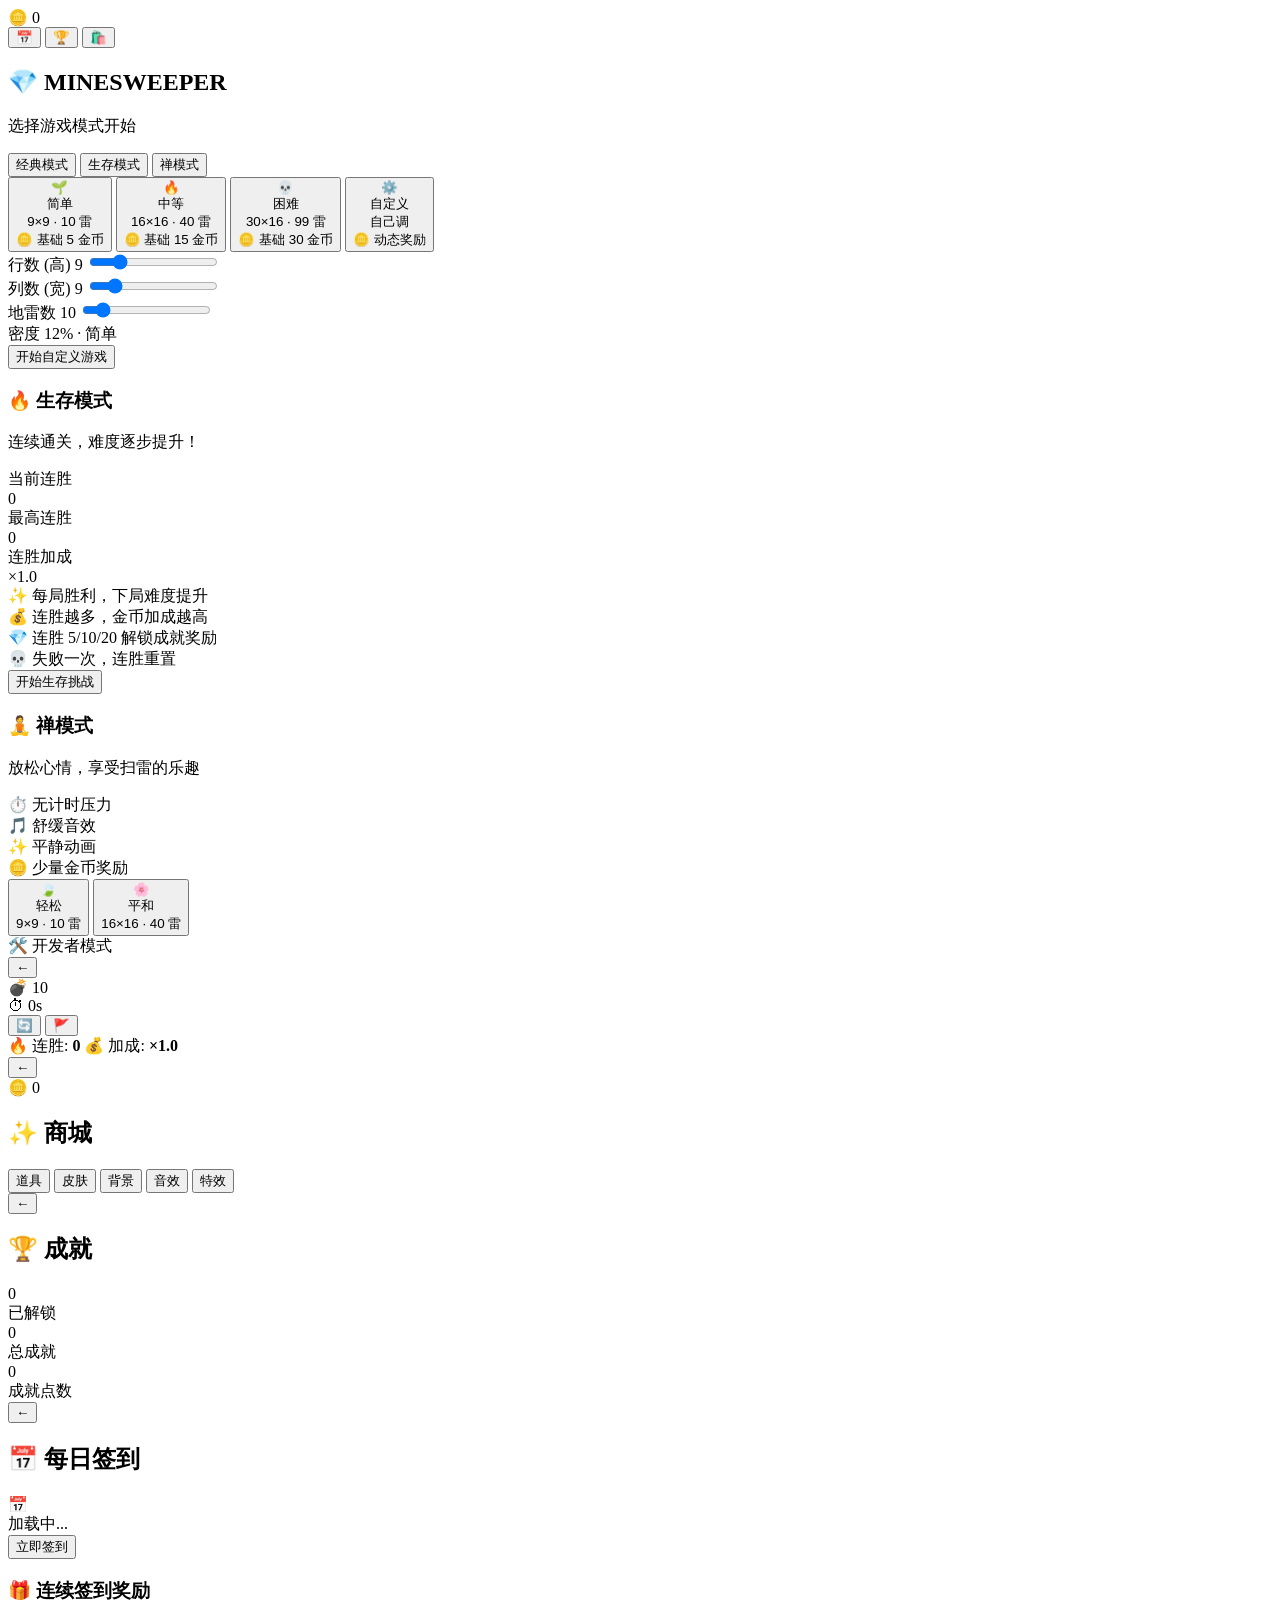
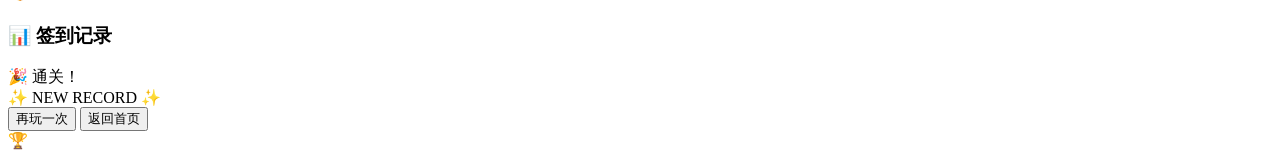
==== Index.html @ 86f358da "✨ Major Enhancement: Modern Minesweeper Pro 🎮 New Game Modes: - Survival mode with progressive diffi" ====
<!DOCTYPE html>
<html>
<head>
  <base target="_top">
  <meta charset="utf-8">
  <?!= include('CSS'); ?>
</head>
<body>
<div id="particles-bg"></div>
<div id="app">

  <!-- ===================== 首页 / 难度选择 ===================== -->
  <section id="screen-home" class="screen active">
    <div class="top-bar">
      <div class="coin-pill glow-effect">
        <span class="coin-icon">🪙</span>
        <span id="coin-count-home">0</span>
      </div>
      <div class="top-right-btns">
        <button class="icon-btn" id="btn-daily-checkin" title="每日签到">📅</button>
        <button class="icon-btn" id="btn-achievements" title="成就">🏆</button>
        <button class="icon-btn" id="btn-shop-open" title="商城">🛍️</button>
      </div>
    </div>

    <h1 class="logo gradient-text pulse-animation">💎 MINESWEEPER</h1>
    <p class="subtitle">选择游戏模式开始</p>

    <!-- 游戏模式切换 -->
    <div class="mode-tabs">
      <button class="mode-tab active" data-mode="classic">经典模式</button>
      <button class="mode-tab" data-mode="survival">生存模式</button>
      <button class="mode-tab" data-mode="zen">禅模式</button>
    </div>

    <!-- 经典模式 -->
    <div id="classic-mode-panel" class="mode-panel">
      <div class="diff-grid">
        <button class="diff-card glass-card" data-diff="easy">
          <div class="diff-emoji">🌱</div>
          <div class="diff-name">简单</div>
          <div class="diff-meta">9×9 · 10 雷</div>
          <div class="diff-reward">🪙 基础 5 金币</div>
        </button>
        <button class="diff-card glass-card" data-diff="medium">
          <div class="diff-emoji">🔥</div>
          <div class="diff-name">中等</div>
          <div class="diff-meta">16×16 · 40 雷</div>
          <div class="diff-reward">🪙 基础 15 金币</div>
        </button>
        <button class="diff-card glass-card" data-diff="hard">
          <div class="diff-emoji">💀</div>
          <div class="diff-name">困难</div>
          <div class="diff-meta">30×16 · 99 雷</div>
          <div class="diff-reward">🪙 基础 30 金币</div>
        </button>
        <button class="diff-card glass-card" data-diff="custom">
          <div class="diff-emoji">⚙️</div>
          <div class="diff-name">自定义</div>
          <div class="diff-meta">自己调</div>
          <div class="diff-reward">🪙 动态奖励</div>
        </button>
      </div>

      <div id="custom-panel" class="custom-panel glass-card hidden">
        <div class="slider-row">
          <label>行数 (高) <span id="val-rows">9</span></label>
          <input type="range" id="slider-rows" min="5" max="24" value="9">
        </div>
        <div class="slider-row">
          <label>列数 (宽) <span id="val-cols">9</span></label>
          <input type="range" id="slider-cols" min="5" max="30" value="9">
        </div>
        <div class="slider-row">
          <label>地雷数 <span id="val-mines">10</span></label>
          <input type="range" id="slider-mines" min="1" max="80" value="10">
        </div>
        <div class="density-tag" id="density-tag">密度 12% · 简单</div>
        <button class="primary-btn gradient-btn" id="btn-custom-start">开始自定义游戏</button>
      </div>
    </div>

    <!-- 生存模式 -->
    <div id="survival-mode-panel" class="mode-panel hidden">
      <div class="survival-info glass-card">
        <h3>🔥 生存模式</h3>
        <p>连续通关，难度逐步提升！</p>
        <div class="survival-stats">
          <div class="stat-item">
            <div class="stat-label">当前连胜</div>
            <div class="stat-value" id="current-streak">0</div>
          </div>
          <div class="stat-item">
            <div class="stat-label">最高连胜</div>
            <div class="stat-value" id="best-streak">0</div>
          </div>
          <div class="stat-item">
            <div class="stat-label">连胜加成</div>
            <div class="stat-value" id="streak-bonus">×1.0</div>
          </div>
        </div>
        <div class="survival-rules">
          <div class="rule-item">✨ 每局胜利，下局难度提升</div>
          <div class="rule-item">💰 连胜越多，金币加成越高</div>
          <div class="rule-item">💎 连胜 5/10/20 解锁成就奖励</div>
          <div class="rule-item">💀 失败一次，连胜重置</div>
        </div>
        <button class="primary-btn gradient-btn" id="btn-survival-start">开始生存挑战</button>
      </div>
    </div>

    <!-- 禅模式 -->
    <div id="zen-mode-panel" class="mode-panel hidden">
      <div class="zen-info glass-card">
        <h3>🧘 禅模式</h3>
        <p>放松心情，享受扫雷的乐趣</p>
        <div class="zen-features">
          <div class="feature-item">⏱️ 无计时压力</div>
          <div class="feature-item">🎵 舒缓音效</div>
          <div class="feature-item">✨ 平静动画</div>
          <div class="feature-item">🪙 少量金币奖励</div>
        </div>
        <div class="diff-grid">
          <button class="diff-card glass-card" data-diff="easy" data-zen="true">
            <div class="diff-emoji">🍃</div>
            <div class="diff-name">轻松</div>
            <div class="diff-meta">9×9 · 10 雷</div>
          </button>
          <button class="diff-card glass-card" data-diff="medium" data-zen="true">
            <div class="diff-emoji">🌸</div>
            <div class="diff-name">平和</div>
            <div class="diff-meta">16×16 · 40 雷</div>
          </button>
        </div>
      </div>
    </div>

    <div class="records-box glass-card" id="records-box"></div>

    <div class="dev-toggle" id="btn-dev-mode">🛠️ 开发者模式</div>
  </section>

  <!-- ===================== 游戏画面 ===================== -->
  <section id="screen-game" class="screen">
    <div class="game-header">
      <button class="icon-btn glass-btn" id="btn-back">←</button>
      <div class="counter glass-card">💣 <span id="mine-count">10</span></div>
      <div class="counter timer glass-card" id="timer-display">⏱ <span id="timer">0</span>s</div>
      <button class="icon-btn glass-btn" id="btn-restart">🔄</button>
      <button class="icon-btn glass-btn" id="btn-flag-mode" title="标雷模式">🚩</button>
    </div>

    <div id="survival-progress" class="survival-progress hidden glass-card">
      <div class="progress-info">
        <span>🔥 连胜: <b id="game-streak">0</b></span>
        <span>💰 加成: <b id="game-bonus">×1.0</b></span>
      </div>
    </div>

    <div class="items-bar" id="items-bar"></div>

    <div id="board-wrap" class="glass-card">
      <div id="board"></div>
    </div>
  </section>

  <!-- ===================== 商城 ===================== -->
  <section id="screen-shop" class="screen">
    <div class="game-header">
      <button class="icon-btn glass-btn" id="btn-shop-back">←</button>
      <div class="coin-pill glow-effect">
        <span class="coin-icon">🪙</span>
        <span id="coin-count-shop">0</span>
      </div>
      <div style="width:44px"></div>
    </div>

    <h2 class="shop-title gradient-text">✨ 商城</h2>

    <div class="shop-tabs">
      <button class="shop-tab active" data-tab="items">道具</button>
      <button class="shop-tab" data-tab="skins">皮肤</button>
      <button class="shop-tab" data-tab="backgrounds">背景</button>
      <button class="shop-tab" data-tab="sounds">音效</button>
      <button class="shop-tab" data-tab="effects">特效</button>
    </div>

    <div id="shop-items" class="shop-grid"></div>
    <div id="shop-skins" class="shop-grid hidden"></div>
    <div id="shop-backgrounds" class="shop-grid hidden"></div>
    <div id="shop-sounds" class="shop-grid hidden"></div>
    <div id="shop-effects" class="shop-grid hidden"></div>
  </section>

  <!-- ===================== 成就系统 ===================== -->
  <section id="screen-achievements" class="screen">
    <div class="game-header">
      <button class="icon-btn glass-btn" id="btn-achievements-back">←</button>
      <h2 class="section-title gradient-text">🏆 成就</h2>
      <div style="width:44px"></div>
    </div>

    <div class="achievements-stats glass-card">
      <div class="stat-item">
        <div class="stat-value" id="achievements-unlocked">0</div>
        <div class="stat-label">已解锁</div>
      </div>
      <div class="stat-item">
        <div class="stat-value" id="achievements-total">0</div>
        <div class="stat-label">总成就</div>
      </div>
      <div class="stat-item">
        <div class="stat-value" id="achievements-points">0</div>
        <div class="stat-label">成就点数</div>
      </div>
    </div>

    <div id="achievements-list" class="achievements-list"></div>
  </section>

  <!-- ===================== 每日签到 ===================== -->
  <section id="screen-daily" class="screen">
    <div class="game-header">
      <button class="icon-btn glass-btn" id="btn-daily-back">←</button>
      <h2 class="section-title gradient-text">📅 每日签到</h2>
      <div style="width:44px"></div>
    </div>

    <div class="daily-status glass-card" id="daily-status">
      <div class="daily-icon">📅</div>
      <div id="daily-message">加载中...</div>
      <button class="primary-btn gradient-btn" id="btn-do-checkin">立即签到</button>
    </div>

    <div class="daily-rewards glass-card">
      <h3>🎁 连续签到奖励</h3>
      <div class="rewards-grid" id="daily-rewards-grid"></div>
    </div>

    <div class="daily-history glass-card">
      <h3>📊 签到记录</h3>
      <div id="daily-history-list"></div>
    </div>
  </section>

  <!-- ===================== 结算弹窗 ===================== -->
  <div id="modal-result" class="modal hidden">
    <div class="modal-card glass-modal">
      <div id="result-title" class="result-title">🎉 通关！</div>
      <div id="record-badge" class="record-badge gradient-badge hidden">✨ NEW RECORD ✨</div>
      <div id="achievement-unlocked" class="achievement-notification hidden"></div>
      <div class="result-stats" id="result-stats"></div>
      <div class="coin-earn glow-text" id="coin-earn"></div>
      <div class="modal-btns">
        <button class="primary-btn gradient-btn" id="btn-play-again">再玩一次</button>
        <button class="secondary-btn glass-btn" id="btn-to-home">返回首页</button>
      </div>
    </div>
  </div>

  <!-- 成就解锁通知 -->
  <div id="achievement-toast" class="achievement-toast hidden">
    <div class="achievement-toast-content">
      <div class="achievement-toast-icon">🏆</div>
      <div class="achievement-toast-text">
        <div class="achievement-toast-title"></div>
        <div class="achievement-toast-desc"></div>
      </div>
    </div>
  </div>

  <div id="toast" class="toast hidden"></div>
</div>

<?!= include('JS'); ?>
</body>
</html>
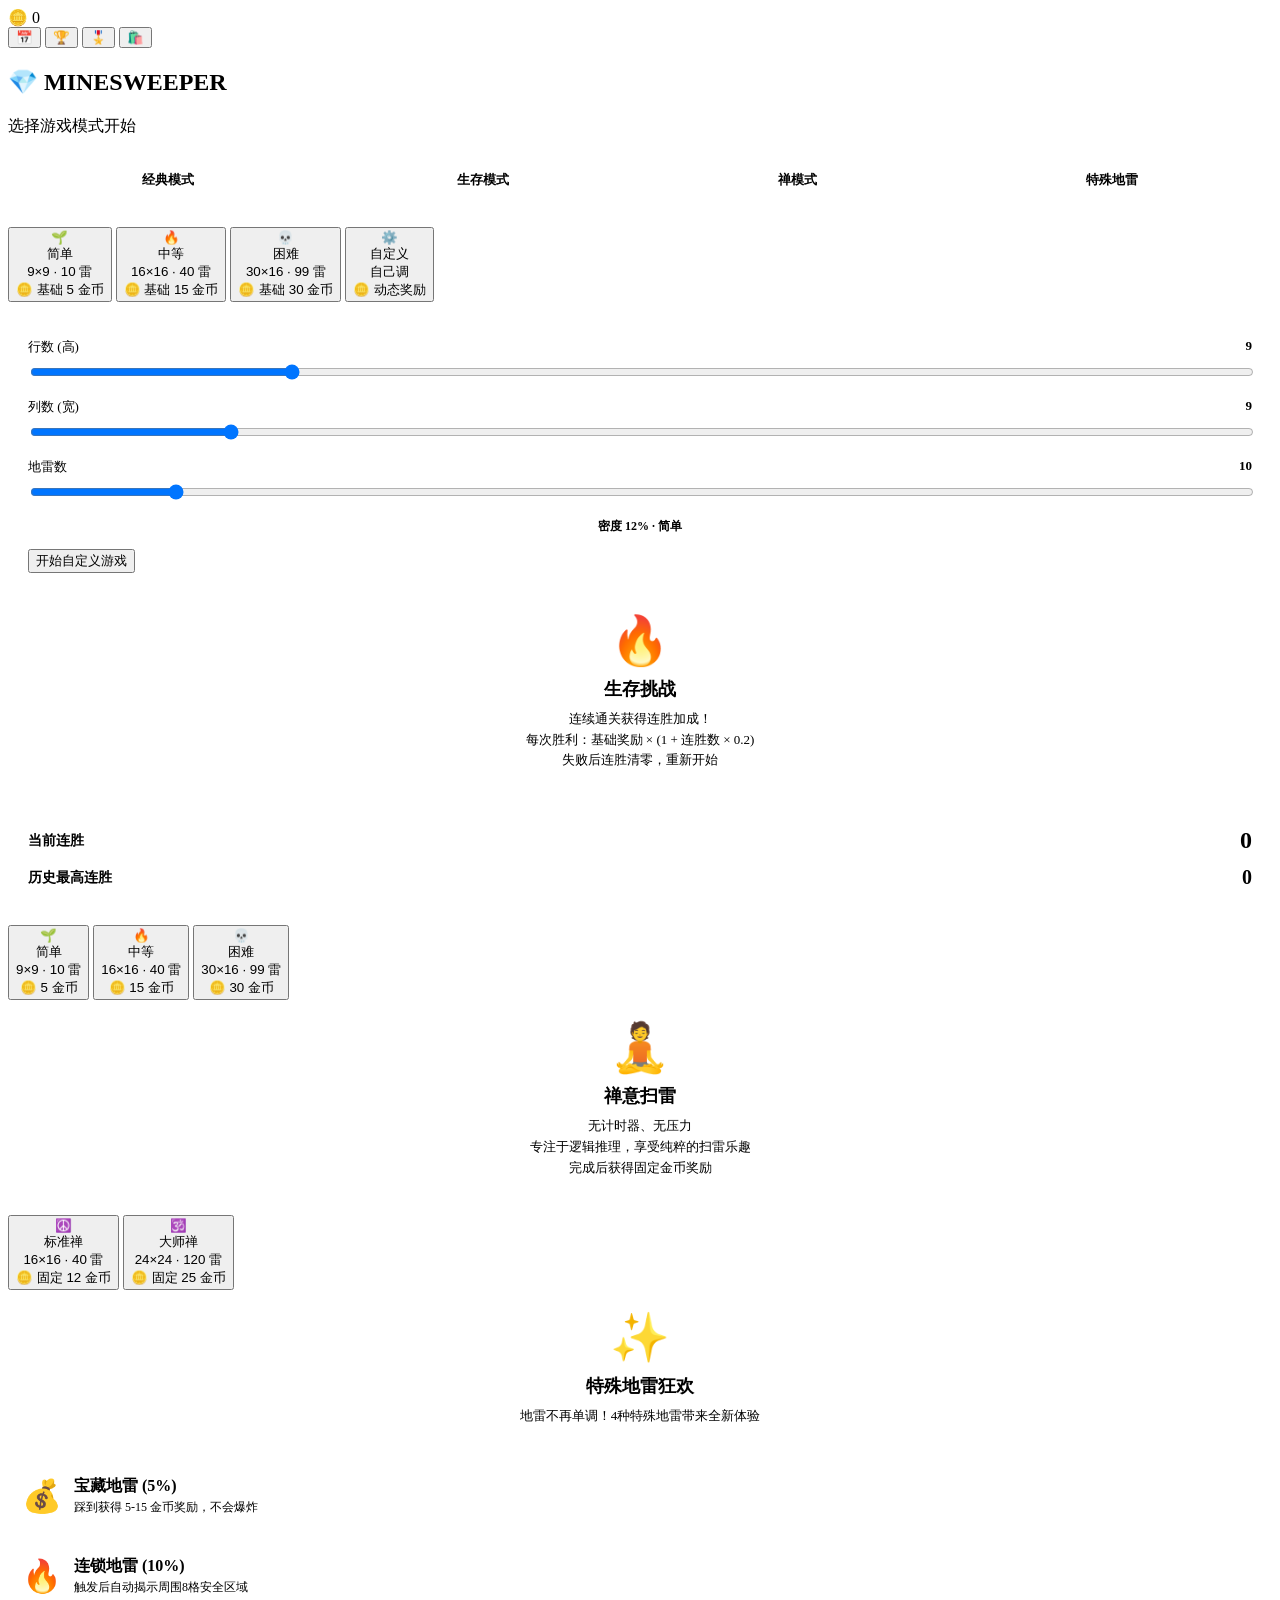
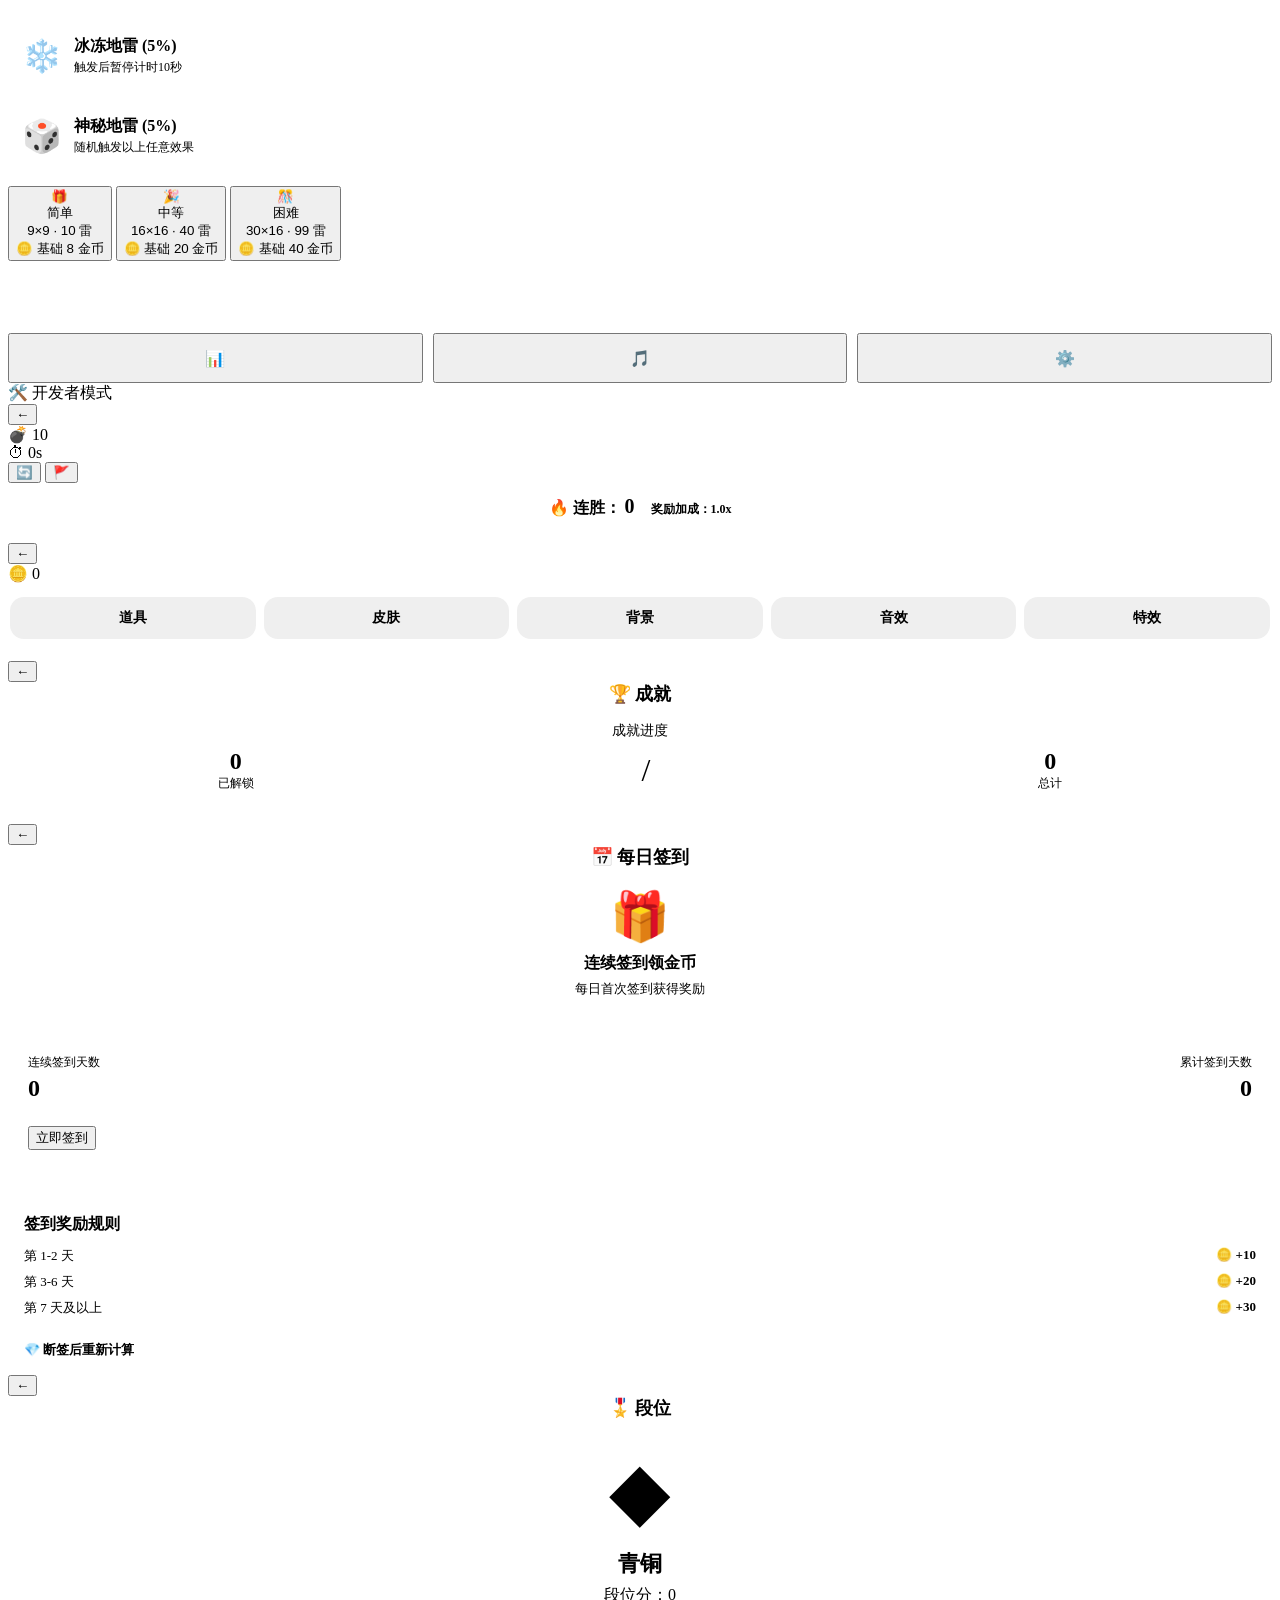
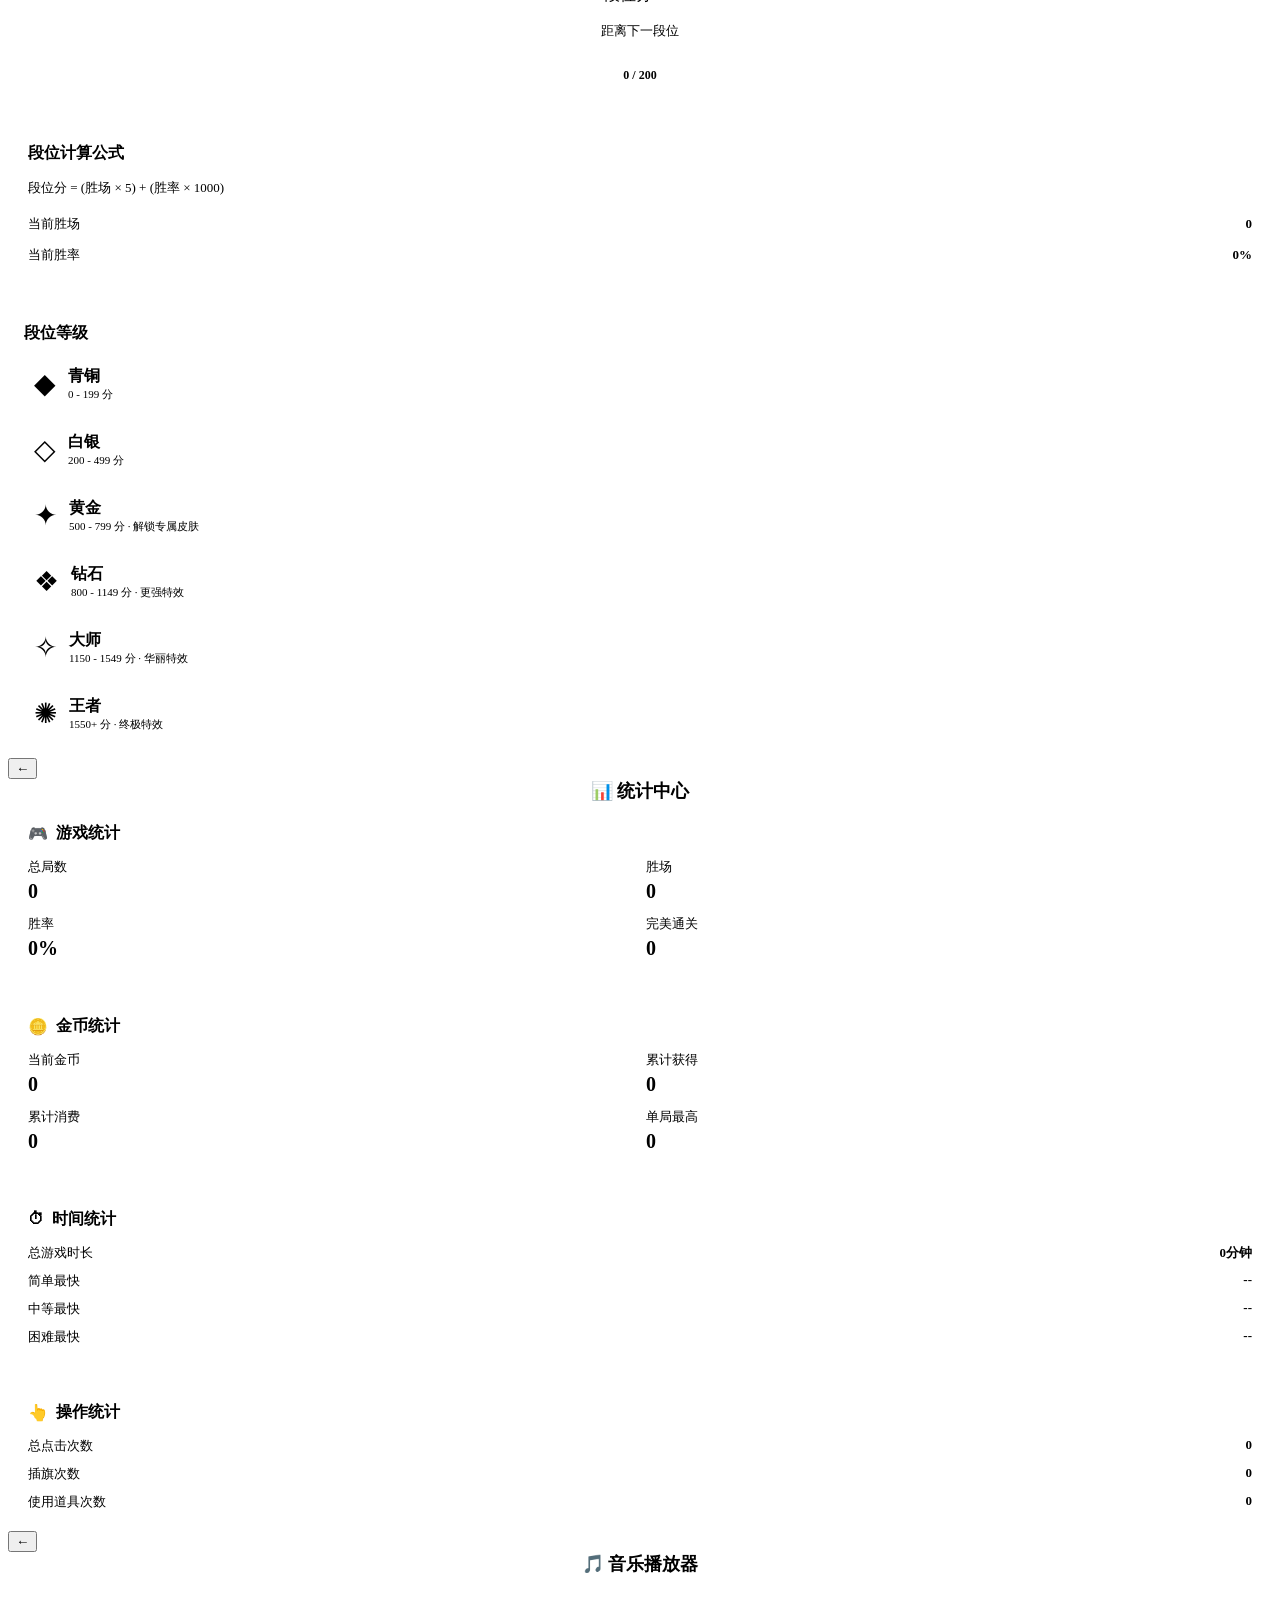
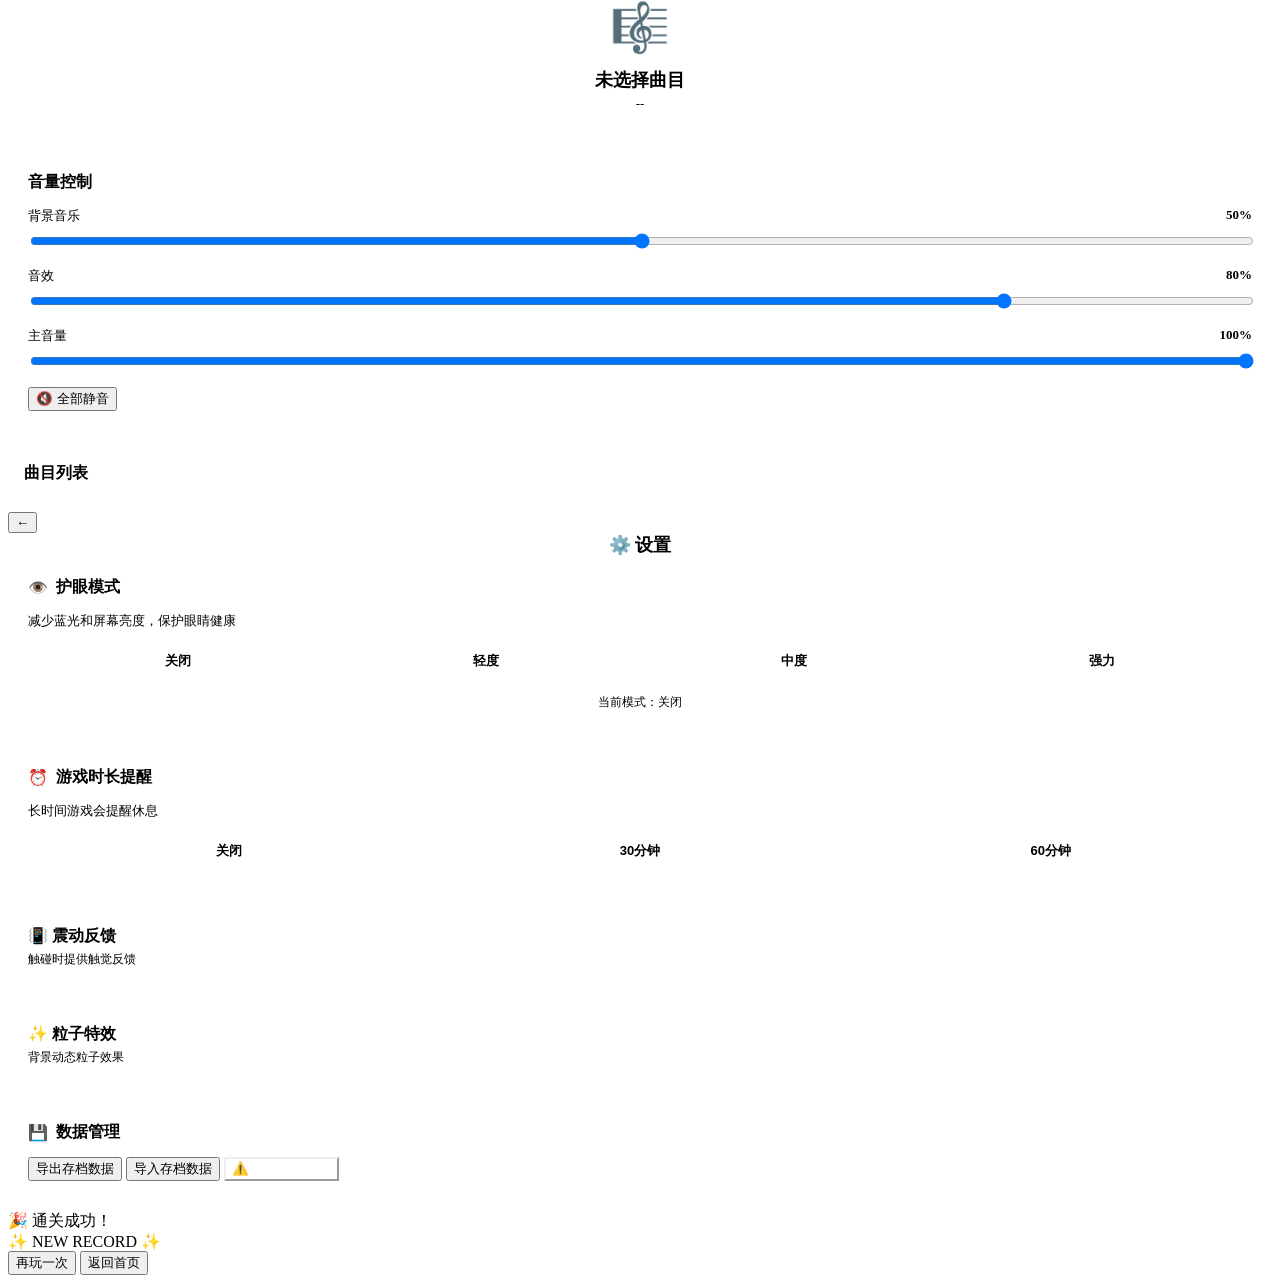
==== commit 717c3b76: "feat: Complete enhanced minesweeper with all advanced features ✨ New Features: - 🎖️ Rank System: 6 t" ====
--- a/Index.html
+++ b/Index.html
@@ -9,7 +9,7 @@
 <div id="particles-bg"></div>
 <div id="app">
 
-  <!-- ===================== 首页 / 难度选择 ===================== -->
+  <!-- ===================== 首页 ===================== -->
   <section id="screen-home" class="screen active">
     <div class="top-bar">
       <div class="coin-pill glow-effect">
@@ -19,18 +19,20 @@
       <div class="top-right-btns">
         <button class="icon-btn" id="btn-daily-checkin" title="每日签到">📅</button>
         <button class="icon-btn" id="btn-achievements" title="成就">🏆</button>
+        <button class="icon-btn" id="btn-rank" title="段位">🎖️</button>
         <button class="icon-btn" id="btn-shop-open" title="商城">🛍️</button>
       </div>
     </div>
 
-    <h1 class="logo gradient-text pulse-animation">💎 MINESWEEPER</h1>
+    <h1 class="logo gradient-text">💎 MINESWEEPER</h1>
     <p class="subtitle">选择游戏模式开始</p>
 
     <!-- 游戏模式切换 -->
-    <div class="mode-tabs">
-      <button class="mode-tab active" data-mode="classic">经典模式</button>
-      <button class="mode-tab" data-mode="survival">生存模式</button>
-      <button class="mode-tab" data-mode="zen">禅模式</button>
+    <div class="mode-tabs" style="display:flex;gap:6px;margin-bottom:20px;background:var(--glass-bg);padding:6px;border-radius:16px;backdrop-filter:blur(10px);">
+      <button class="mode-tab active" data-mode="classic" style="flex:1;padding:12px 8px;border:none;border-radius:12px;background:transparent;color:var(--text-dim);font-weight:700;font-size:13px;cursor:pointer;transition:all 0.3s ease;">经典模式</button>
+      <button class="mode-tab" data-mode="survival" style="flex:1;padding:12px 8px;border:none;border-radius:12px;background:transparent;color:var(--text-dim);font-weight:700;font-size:13px;cursor:pointer;transition:all 0.3s ease;">生存模式</button>
+      <button class="mode-tab" data-mode="zen" style="flex:1;padding:12px 8px;border:none;border-radius:12px;background:transparent;color:var(--text-dim);font-weight:700;font-size:13px;cursor:pointer;transition:all 0.3s ease;">禅模式</button>
+      <button class="mode-tab" data-mode="special" style="flex:1;padding:12px 8px;border:none;border-radius:12px;background:transparent;color:var(--text-dim);font-weight:700;font-size:13px;cursor:pointer;transition:all 0.3s ease;">特殊地雷</button>
     </div>
 
     <!-- 经典模式 -->
@@ -62,103 +64,198 @@
         </button>
       </div>
 
-      <div id="custom-panel" class="custom-panel glass-card hidden">
-        <div class="slider-row">
-          <label>行数 (高) <span id="val-rows">9</span></label>
-          <input type="range" id="slider-rows" min="5" max="24" value="9">
-        </div>
-        <div class="slider-row">
-          <label>列数 (宽) <span id="val-cols">9</span></label>
-          <input type="range" id="slider-cols" min="5" max="30" value="9">
-        </div>
-        <div class="slider-row">
-          <label>地雷数 <span id="val-mines">10</span></label>
-          <input type="range" id="slider-mines" min="1" max="80" value="10">
-        </div>
-        <div class="density-tag" id="density-tag">密度 12% · 简单</div>
-        <button class="primary-btn gradient-btn" id="btn-custom-start">开始自定义游戏</button>
-      </div>
-    </div>
+      <div id="custom-panel" class="glass-card hidden" style="margin-top:16px;padding:20px;">
+        <div style="margin-bottom:14px;">
+          <label style="display:flex;justify-content:space-between;font-size:13px;color:var(--text-dim);margin-bottom:6px;">行数 (高) <span id="val-rows" style="color:var(--text-main);font-weight:700;">9</span></label>
+          <input type="range" id="slider-rows" min="5" max="24" value="9" style="width:100%;">
+        </div>
+        <div style="margin-bottom:14px;">
+          <label style="display:flex;justify-content:space-between;font-size:13px;color:var(--text-dim);margin-bottom:6px;">列数 (宽) <span id="val-cols" style="color:var(--text-main);font-weight:700;">9</span></label>
+          <input type="range" id="slider-cols" min="5" max="30" value="9" style="width:100%;">
+        </div>
+        <div style="margin-bottom:14px;">
+          <label style="display:flex;justify-content:space-between;font-size:13px;color:var(--text-dim);margin-bottom:6px;">地雷数 <span id="val-mines" style="color:var(--text-main);font-weight:700;">10</span></label>
+          <input type="range" id="slider-mines" min="1" max="80" value="10" style="width:100%;">
+        </div>
+        <div id="density-tag" style="text-align:center;font-size:12px;color:var(--accent-2);margin:8px 0 14px;font-weight:700;">密度 12% · 简单</div>
+        <button class="primary-btn" id="btn-custom-start">开始自定义游戏</button>
+      </div>
+    </div>
+
 
     <!-- 生存模式 -->
     <div id="survival-mode-panel" class="mode-panel hidden">
-      <div class="survival-info glass-card">
-        <h3>🔥 生存模式</h3>
-        <p>连续通关，难度逐步提升！</p>
-        <div class="survival-stats">
-          <div class="stat-item">
-            <div class="stat-label">当前连胜</div>
-            <div class="stat-value" id="current-streak">0</div>
-          </div>
-          <div class="stat-item">
-            <div class="stat-label">最高连胜</div>
-            <div class="stat-value" id="best-streak">0</div>
-          </div>
-          <div class="stat-item">
-            <div class="stat-label">连胜加成</div>
-            <div class="stat-value" id="streak-bonus">×1.0</div>
-          </div>
-        </div>
-        <div class="survival-rules">
-          <div class="rule-item">✨ 每局胜利，下局难度提升</div>
-          <div class="rule-item">💰 连胜越多，金币加成越高</div>
-          <div class="rule-item">💎 连胜 5/10/20 解锁成就奖励</div>
-          <div class="rule-item">💀 失败一次，连胜重置</div>
-        </div>
-        <button class="primary-btn gradient-btn" id="btn-survival-start">开始生存挑战</button>
+      <div class="glass-card" style="padding:20px;margin-bottom:16px;text-align:center;">
+        <div style="font-size:48px;margin-bottom:8px;">🔥</div>
+        <div style="font-size:18px;font-weight:800;margin-bottom:8px;">生存挑战</div>
+        <div style="font-size:13px;color:var(--text-dim);line-height:1.6;">
+          连续通关获得连胜加成！<br>
+          每次胜利：基础奖励 × (1 + 连胜数 × 0.2)<br>
+          失败后连胜清零，重新开始
+        </div>
+      </div>
+
+      <div class="glass-card" style="padding:20px;margin-bottom:16px;">
+        <div style="display:flex;justify-content:space-between;align-items:center;margin-bottom:12px;">
+          <span style="font-size:14px;font-weight:700;">当前连胜</span>
+          <span id="survival-streak" style="font-size:24px;font-weight:900;color:var(--accent);">0</span>
+        </div>
+        <div style="display:flex;justify-content:space-between;align-items:center;">
+          <span style="font-size:14px;font-weight:700;">历史最高连胜</span>
+          <span id="survival-best-streak" style="font-size:20px;font-weight:800;color:var(--gold);">0</span>
+        </div>
+      </div>
+
+      <div class="diff-grid">
+        <button class="diff-card glass-card" data-diff="survival-easy">
+          <div class="diff-emoji">🌱</div>
+          <div class="diff-name">简单</div>
+          <div class="diff-meta">9×9 · 10 雷</div>
+          <div class="diff-reward" id="reward-survival-easy">🪙 5 金币</div>
+        </button>
+        <button class="diff-card glass-card" data-diff="survival-medium">
+          <div class="diff-emoji">🔥</div>
+          <div class="diff-name">中等</div>
+          <div class="diff-meta">16×16 · 40 雷</div>
+          <div class="diff-reward" id="reward-survival-medium">🪙 15 金币</div>
+        </button>
+        <button class="diff-card glass-card" data-diff="survival-hard">
+          <div class="diff-emoji">💀</div>
+          <div class="diff-name">困难</div>
+          <div class="diff-meta">30×16 · 99 雷</div>
+          <div class="diff-reward" id="reward-survival-hard">🪙 30 金币</div>
+        </button>
       </div>
     </div>
 
     <!-- 禅模式 -->
     <div id="zen-mode-panel" class="mode-panel hidden">
-      <div class="zen-info glass-card">
-        <h3>🧘 禅模式</h3>
-        <p>放松心情，享受扫雷的乐趣</p>
-        <div class="zen-features">
-          <div class="feature-item">⏱️ 无计时压力</div>
-          <div class="feature-item">🎵 舒缓音效</div>
-          <div class="feature-item">✨ 平静动画</div>
-          <div class="feature-item">🪙 少量金币奖励</div>
-        </div>
-        <div class="diff-grid">
-          <button class="diff-card glass-card" data-diff="easy" data-zen="true">
-            <div class="diff-emoji">🍃</div>
-            <div class="diff-name">轻松</div>
-            <div class="diff-meta">9×9 · 10 雷</div>
-          </button>
-          <button class="diff-card glass-card" data-diff="medium" data-zen="true">
-            <div class="diff-emoji">🌸</div>
-            <div class="diff-name">平和</div>
-            <div class="diff-meta">16×16 · 40 雷</div>
-          </button>
-        </div>
-      </div>
-    </div>
-
-    <div class="records-box glass-card" id="records-box"></div>
+      <div class="glass-card" style="padding:20px;margin-bottom:16px;text-align:center;">
+        <div style="font-size:48px;margin-bottom:8px;">🧘</div>
+        <div style="font-size:18px;font-weight:800;margin-bottom:8px;">禅意扫雷</div>
+        <div style="font-size:13px;color:var(--text-dim);line-height:1.6;">
+          无计时器、无压力<br>
+          专注于逻辑推理，享受纯粹的扫雷乐趣<br>
+          完成后获得固定金币奖励
+        </div>
+      </div>
+
+      <div class="diff-grid">
+        <button class="diff-card glass-card" data-diff="zen-normal">
+          <div class="diff-emoji">☮️</div>
+          <div class="diff-name">标准禅</div>
+          <div class="diff-meta">16×16 · 40 雷</div>
+          <div class="diff-reward">🪙 固定 12 金币</div>
+        </button>
+        <button class="diff-card glass-card" data-diff="zen-hard">
+          <div class="diff-emoji">🕉️</div>
+          <div class="diff-name">大师禅</div>
+          <div class="diff-meta">24×24 · 120 雷</div>
+          <div class="diff-reward">🪙 固定 25 金币</div>
+        </button>
+      </div>
+    </div>
+
+    <!-- 特殊地雷模式 -->
+    <div id="special-mode-panel" class="mode-panel hidden">
+      <div class="glass-card" style="padding:20px;margin-bottom:16px;text-align:center;">
+        <div style="font-size:48px;margin-bottom:8px;">✨</div>
+        <div style="font-size:18px;font-weight:800;margin-bottom:8px;">特殊地雷狂欢</div>
+        <div style="font-size:13px;color:var(--text-dim);line-height:1.6;">
+          地雷不再单调！4种特殊地雷带来全新体验
+        </div>
+      </div>
+
+      <div style="display:grid;gap:12px;margin-bottom:16px;">
+        <div class="glass-card" style="padding:14px;display:flex;align-items:center;gap:12px;">
+          <div style="font-size:32px;">💰</div>
+          <div style="flex:1;">
+            <div style="font-weight:800;margin-bottom:2px;">宝藏地雷 (5%)</div>
+            <div style="font-size:12px;color:var(--text-dim);">踩到获得 5-15 金币奖励，不会爆炸</div>
+          </div>
+        </div>
+        <div class="glass-card" style="padding:14px;display:flex;align-items:center;gap:12px;">
+          <div style="font-size:32px;">🔥</div>
+          <div style="flex:1;">
+            <div style="font-weight:800;margin-bottom:2px;">连锁地雷 (10%)</div>
+            <div style="font-size:12px;color:var(--text-dim);">触发后自动揭示周围8格安全区域</div>
+          </div>
+        </div>
+        <div class="glass-card" style="padding:14px;display:flex;align-items:center;gap:12px;">
+          <div style="font-size:32px;">❄️</div>
+          <div style="flex:1;">
+            <div style="font-weight:800;margin-bottom:2px;">冰冻地雷 (5%)</div>
+            <div style="font-size:12px;color:var(--text-dim);">触发后暂停计时10秒</div>
+          </div>
+        </div>
+        <div class="glass-card" style="padding:14px;display:flex;align-items:center;gap:12px;">
+          <div style="font-size:32px;">🎲</div>
+          <div style="flex:1;">
+            <div style="font-weight:800;margin-bottom:2px;">神秘地雷 (5%)</div>
+            <div style="font-size:12px;color:var(--text-dim);">随机触发以上任意效果</div>
+          </div>
+        </div>
+      </div>
+
+      <div class="diff-grid">
+        <button class="diff-card glass-card" data-diff="special-easy">
+          <div class="diff-emoji">🎁</div>
+          <div class="diff-name">简单</div>
+          <div class="diff-meta">9×9 · 10 雷</div>
+          <div class="diff-reward">🪙 基础 8 金币</div>
+        </button>
+        <button class="diff-card glass-card" data-diff="special-medium">
+          <div class="diff-emoji">🎉</div>
+          <div class="diff-name">中等</div>
+          <div class="diff-meta">16×16 · 40 雷</div>
+          <div class="diff-reward">🪙 基础 20 金币</div>
+        </button>
+        <button class="diff-card glass-card" data-diff="special-hard">
+          <div class="diff-emoji">🎊</div>
+          <div class="diff-name">困难</div>
+          <div class="diff-meta">30×16 · 99 雷</div>
+          <div class="diff-reward">🪙 基础 40 金币</div>
+        </button>
+      </div>
+    </div>
+
+    <!-- 记录展示 -->
+    <div class="glass-card" id="records-box" style="margin-top:20px;padding:16px;font-size:13px;"></div>
+
+    <!-- 底部按钮 -->
+    <div style="display:flex;gap:10px;margin-top:20px;">
+      <button class="icon-btn" id="btn-stats" title="统计中心" style="flex:1;height:50px;font-size:16px;">📊</button>
+      <button class="icon-btn" id="btn-music" title="音乐播放器" style="flex:1;height:50px;font-size:16px;">🎵</button>
+      <button class="icon-btn" id="btn-settings" title="设置" style="flex:1;height:50px;font-size:16px;">⚙️</button>
+    </div>
 
     <div class="dev-toggle" id="btn-dev-mode">🛠️ 开发者模式</div>
   </section>
+
 
   <!-- ===================== 游戏画面 ===================== -->
   <section id="screen-game" class="screen">
     <div class="game-header">
-      <button class="icon-btn glass-btn" id="btn-back">←</button>
-      <div class="counter glass-card">💣 <span id="mine-count">10</span></div>
-      <div class="counter timer glass-card" id="timer-display">⏱ <span id="timer">0</span>s</div>
-      <button class="icon-btn glass-btn" id="btn-restart">🔄</button>
-      <button class="icon-btn glass-btn" id="btn-flag-mode" title="标雷模式">🚩</button>
-    </div>
-
-    <div id="survival-progress" class="survival-progress hidden glass-card">
-      <div class="progress-info">
-        <span>🔥 连胜: <b id="game-streak">0</b></span>
-        <span>💰 加成: <b id="game-bonus">×1.0</b></span>
-      </div>
-    </div>
-
+      <button class="icon-btn" id="btn-back">←</button>
+      <div class="counter">💣 <span id="mine-count">10</span></div>
+      <div class="counter timer" id="timer-display">⏱ <span id="timer">0</span>s</div>
+      <button class="icon-btn" id="btn-restart">🔄</button>
+      <button class="icon-btn" id="btn-flag-mode" title="标雷模式">🚩</button>
+    </div>
+
+    <!-- 生存模式连胜显示 -->
+    <div id="survival-info" class="glass-card hidden" style="padding:12px;margin-bottom:12px;text-align:center;font-weight:800;">
+      <span style="color:var(--accent);">🔥 连胜：</span>
+      <span id="current-streak-display" style="font-size:20px;color:var(--gold);">0</span>
+      <span style="margin-left:12px;color:var(--text-dim);font-size:12px;">
+        奖励加成：<span id="bonus-multiplier" style="color:var(--accent-2);">1.0x</span>
+      </span>
+    </div>
+
+    <!-- 道具栏 -->
     <div class="items-bar" id="items-bar"></div>
 
+    <!-- 棋盘 -->
     <div id="board-wrap" class="glass-card">
       <div id="board"></div>
     </div>
@@ -167,22 +264,20 @@
   <!-- ===================== 商城 ===================== -->
   <section id="screen-shop" class="screen">
     <div class="game-header">
-      <button class="icon-btn glass-btn" id="btn-shop-back">←</button>
-      <div class="coin-pill glow-effect">
+      <button class="icon-btn" id="btn-shop-back">←</button>
+      <div class="coin-pill">
         <span class="coin-icon">🪙</span>
         <span id="coin-count-shop">0</span>
       </div>
-      <div style="width:44px"></div>
-    </div>
-
-    <h2 class="shop-title gradient-text">✨ 商城</h2>
-
-    <div class="shop-tabs">
-      <button class="shop-tab active" data-tab="items">道具</button>
-      <button class="shop-tab" data-tab="skins">皮肤</button>
-      <button class="shop-tab" data-tab="backgrounds">背景</button>
-      <button class="shop-tab" data-tab="sounds">音效</button>
-      <button class="shop-tab" data-tab="effects">特效</button>
+      <div style="width:46px"></div>
+    </div>
+
+    <div style="display:flex;gap:8px;margin:12px 0 20px;overflow-x:auto;padding:2px;">
+      <button class="shop-tab active" data-tab="items" style="flex:1;padding:12px 16px;border:none;border-radius:14px;font-weight:700;font-size:14px;cursor:pointer;transition:all 0.3s ease;white-space:nowrap;">道具</button>
+      <button class="shop-tab" data-tab="skins" style="flex:1;padding:12px 16px;border:none;border-radius:14px;font-weight:700;font-size:14px;cursor:pointer;transition:all 0.3s ease;white-space:nowrap;">皮肤</button>
+      <button class="shop-tab" data-tab="backgrounds" style="flex:1;padding:12px 16px;border:none;border-radius:14px;font-weight:700;font-size:14px;cursor:pointer;transition:all 0.3s ease;white-space:nowrap;">背景</button>
+      <button class="shop-tab" data-tab="sounds" style="flex:1;padding:12px 16px;border:none;border-radius:14px;font-weight:700;font-size:14px;cursor:pointer;transition:all 0.3s ease;white-space:nowrap;">音效</button>
+      <button class="shop-tab" data-tab="effects" style="flex:1;padding:12px 16px;border:none;border-radius:14px;font-weight:700;font-size:14px;cursor:pointer;transition:all 0.3s ease;white-space:nowrap;">特效</button>
     </div>
 
     <div id="shop-items" class="shop-grid"></div>
@@ -195,81 +290,416 @@
   <!-- ===================== 成就系统 ===================== -->
   <section id="screen-achievements" class="screen">
     <div class="game-header">
-      <button class="icon-btn glass-btn" id="btn-achievements-back">←</button>
-      <h2 class="section-title gradient-text">🏆 成就</h2>
-      <div style="width:44px"></div>
-    </div>
-
-    <div class="achievements-stats glass-card">
-      <div class="stat-item">
-        <div class="stat-value" id="achievements-unlocked">0</div>
-        <div class="stat-label">已解锁</div>
-      </div>
-      <div class="stat-item">
-        <div class="stat-value" id="achievements-total">0</div>
-        <div class="stat-label">总成就</div>
-      </div>
-      <div class="stat-item">
-        <div class="stat-value" id="achievements-points">0</div>
-        <div class="stat-label">成就点数</div>
-      </div>
-    </div>
-
-    <div id="achievements-list" class="achievements-list"></div>
-  </section>
+      <button class="icon-btn" id="btn-achievements-back">←</button>
+      <div style="flex:1;text-align:center;font-size:18px;font-weight:900;">🏆 成就</div>
+      <div style="width:46px"></div>
+    </div>
+
+    <div class="glass-card" style="padding:16px;margin-bottom:16px;text-align:center;">
+      <div style="font-size:14px;color:var(--text-dim);margin-bottom:8px;">成就进度</div>
+      <div style="display:flex;justify-content:space-around;align-items:center;">
+        <div>
+          <div style="font-size:24px;font-weight:900;color:var(--accent);" id="unlocked-count">0</div>
+          <div style="font-size:12px;color:var(--text-dim);">已解锁</div>
+        </div>
+        <div style="font-size:32px;color:var(--text-dim);">/</div>
+        <div>
+          <div style="font-size:24px;font-weight:900;color:var(--text-dim);" id="total-achievements">0</div>
+          <div style="font-size:12px;color:var(--text-dim);">总计</div>
+        </div>
+      </div>
+    </div>
+
+    <div id="achievements-list" style="display:flex;flex-direction:column;gap:12px;"></div>
+  </section>
+
 
   <!-- ===================== 每日签到 ===================== -->
-  <section id="screen-daily" class="screen">
+  <section id="screen-daily-checkin" class="screen">
     <div class="game-header">
-      <button class="icon-btn glass-btn" id="btn-daily-back">←</button>
-      <h2 class="section-title gradient-text">📅 每日签到</h2>
-      <div style="width:44px"></div>
-    </div>
-
-    <div class="daily-status glass-card" id="daily-status">
-      <div class="daily-icon">📅</div>
-      <div id="daily-message">加载中...</div>
-      <button class="primary-btn gradient-btn" id="btn-do-checkin">立即签到</button>
-    </div>
-
-    <div class="daily-rewards glass-card">
-      <h3>🎁 连续签到奖励</h3>
-      <div class="rewards-grid" id="daily-rewards-grid"></div>
-    </div>
-
-    <div class="daily-history glass-card">
-      <h3>📊 签到记录</h3>
-      <div id="daily-history-list"></div>
+      <button class="icon-btn" id="btn-checkin-back">←</button>
+      <div style="flex:1;text-align:center;font-size:18px;font-weight:900;">📅 每日签到</div>
+      <div style="width:46px"></div>
+    </div>
+
+    <div class="glass-card" style="padding:20px;margin-bottom:16px;text-align:center;">
+      <div style="font-size:48px;margin-bottom:8px;">🎁</div>
+      <div style="font-size:16px;font-weight:800;margin-bottom:6px;">连续签到领金币</div>
+      <div style="font-size:13px;color:var(--text-dim);">每日首次签到获得奖励</div>
+    </div>
+
+    <div class="glass-card" style="padding:20px;margin-bottom:16px;">
+      <div style="display:flex;justify-content:space-between;margin-bottom:12px;">
+        <div>
+          <div style="font-size:12px;color:var(--text-dim);margin-bottom:4px;">连续签到天数</div>
+          <div style="font-size:24px;font-weight:900;color:var(--accent);" id="consecutive-days">0</div>
+        </div>
+        <div style="text-align:right;">
+          <div style="font-size:12px;color:var(--text-dim);margin-bottom:4px;">累计签到天数</div>
+          <div style="font-size:24px;font-weight:900;color:var(--gold);" id="total-checkin-days">0</div>
+        </div>
+      </div>
+      <button class="primary-btn" id="btn-do-checkin" style="margin-top:12px;">立即签到</button>
+      <div id="checkin-status" style="margin-top:12px;font-size:13px;color:var(--text-dim);text-align:center;"></div>
+    </div>
+
+    <div class="glass-card" style="padding:16px;">
+      <div style="font-weight:800;margin-bottom:12px;">签到奖励规则</div>
+      <div style="display:flex;flex-direction:column;gap:8px;font-size:13px;">
+        <div style="display:flex;justify-content:space-between;">
+          <span style="color:var(--text-dim);">第 1-2 天</span>
+          <span style="color:var(--gold);font-weight:700;">🪙 +10</span>
+        </div>
+        <div style="display:flex;justify-content:space-between;">
+          <span style="color:var(--text-dim);">第 3-6 天</span>
+          <span style="color:var(--gold);font-weight:700;">🪙 +20</span>
+        </div>
+        <div style="display:flex;justify-content:space-between;">
+          <span style="color:var(--text-dim);">第 7 天及以上</span>
+          <span style="color:var(--gold);font-weight:700;">🪙 +30</span>
+        </div>
+        <div style="margin-top:8px;padding-top:8px;border-top:1px solid var(--glass-border);color:var(--accent-2);font-weight:700;">
+          💎 断签后重新计算
+        </div>
+      </div>
+    </div>
+  </section>
+
+  <!-- ===================== 段位系统 ===================== -->
+  <section id="screen-rank" class="screen">
+    <div class="game-header">
+      <button class="icon-btn" id="btn-rank-back">←</button>
+      <div style="flex:1;text-align:center;font-size:18px;font-weight:900;">🎖️ 段位</div>
+      <div style="width:46px"></div>
+    </div>
+
+    <div class="glass-card" style="padding:24px;margin-bottom:16px;text-align:center;">
+      <div id="current-rank-icon" style="font-size:80px;margin-bottom:12px;" class="rank-icon rank-bronze">◆</div>
+      <div id="current-rank-name" style="font-size:22px;font-weight:900;margin-bottom:6px;">青铜</div>
+      <div id="current-rank-score" style="font-size:16px;color:var(--text-dim);margin-bottom:16px;">段位分：0</div>
+      
+      <div style="margin-bottom:8px;font-size:13px;color:var(--text-dim);">距离下一段位</div>
+      <div style="background:rgba(255,255,255,0.1);border-radius:20px;height:12px;overflow:hidden;margin-bottom:8px;">
+        <div id="rank-progress-bar" style="background:linear-gradient(90deg,var(--accent),var(--accent-2));height:100%;width:0%;transition:width 0.5s ease;"></div>
+      </div>
+      <div id="rank-progress-text" style="font-size:12px;color:var(--accent-2);font-weight:700;">0 / 200</div>
+    </div>
+
+    <div class="glass-card" style="padding:20px;margin-bottom:16px;">
+      <div style="font-weight:800;margin-bottom:12px;">段位计算公式</div>
+      <div style="font-size:13px;color:var(--text-dim);line-height:1.8;">
+        <div style="margin-bottom:8px;">段位分 = (胜场 × 5) + (胜率 × 1000)</div>
+        <div style="display:flex;justify-content:space-between;padding:4px 0;">
+          <span>当前胜场</span>
+          <span id="rank-wins" style="color:var(--text-main);font-weight:700;">0</span>
+        </div>
+        <div style="display:flex;justify-content:space-between;padding:4px 0;">
+          <span>当前胜率</span>
+          <span id="rank-winrate" style="color:var(--text-main);font-weight:700;">0%</span>
+        </div>
+      </div>
+    </div>
+
+    <div class="glass-card" style="padding:16px;">
+      <div style="font-weight:800;margin-bottom:12px;">段位等级</div>
+      <div style="display:flex;flex-direction:column;gap:10px;">
+        <div style="display:flex;align-items:center;gap:12px;padding:10px;background:rgba(255,255,255,0.05);border-radius:12px;">
+          <span class="rank-icon rank-bronze" style="font-size:28px;">◆</span>
+          <div style="flex:1;">
+            <div style="font-weight:700;">青铜</div>
+            <div style="font-size:11px;color:var(--text-dim);">0 - 199 分</div>
+          </div>
+        </div>
+        <div style="display:flex;align-items:center;gap:12px;padding:10px;background:rgba(255,255,255,0.05);border-radius:12px;">
+          <span class="rank-icon rank-silver" style="font-size:28px;">◇</span>
+          <div style="flex:1;">
+            <div style="font-weight:700;">白银</div>
+            <div style="font-size:11px;color:var(--text-dim);">200 - 499 分</div>
+          </div>
+        </div>
+        <div style="display:flex;align-items:center;gap:12px;padding:10px;background:rgba(255,255,255,0.05);border-radius:12px;">
+          <span class="rank-icon rank-gold" style="font-size:28px;">✦</span>
+          <div style="flex:1;">
+            <div style="font-weight:700;">黄金</div>
+            <div style="font-size:11px;color:var(--text-dim);">500 - 799 分 · 解锁专属皮肤</div>
+          </div>
+        </div>
+        <div style="display:flex;align-items:center;gap:12px;padding:10px;background:rgba(255,255,255,0.05);border-radius:12px;">
+          <span class="rank-icon rank-diamond" style="font-size:28px;">❖</span>
+          <div style="flex:1;">
+            <div style="font-weight:700;">钻石</div>
+            <div style="font-size:11px;color:var(--text-dim);">800 - 1149 分 · 更强特效</div>
+          </div>
+        </div>
+        <div style="display:flex;align-items:center;gap:12px;padding:10px;background:rgba(255,255,255,0.05);border-radius:12px;">
+          <span class="rank-icon rank-master" style="font-size:28px;">✧</span>
+          <div style="flex:1;">
+            <div style="font-weight:700;">大师</div>
+            <div style="font-size:11px;color:var(--text-dim);">1150 - 1549 分 · 华丽特效</div>
+          </div>
+        </div>
+        <div style="display:flex;align-items:center;gap:12px;padding:10px;background:rgba(255,255,255,0.05);border-radius:12px;">
+          <span class="rank-icon rank-king" style="font-size:28px;">✺</span>
+          <div style="flex:1;">
+            <div style="font-weight:700;">王者</div>
+            <div style="font-size:11px;color:var(--text-dim);">1550+ 分 · 终极特效</div>
+          </div>
+        </div>
+      </div>
+    </div>
+  </section>
+
+
+  <!-- ===================== 统计中心 ===================== -->
+  <section id="screen-stats" class="screen">
+    <div class="game-header">
+      <button class="icon-btn" id="btn-stats-back">←</button>
+      <div style="flex:1;text-align:center;font-size:18px;font-weight:900;">📊 统计中心</div>
+      <div style="width:46px"></div>
+    </div>
+
+    <!-- 游戏统计 -->
+    <div class="glass-card" style="padding:20px;margin-bottom:16px;">
+      <div style="font-weight:800;margin-bottom:14px;display:flex;align-items:center;gap:8px;">
+        <span>🎮</span> 游戏统计
+      </div>
+      <div style="display:grid;grid-template-columns:1fr 1fr;gap:12px;font-size:13px;">
+        <div>
+          <div style="color:var(--text-dim);margin-bottom:4px;">总局数</div>
+          <div style="font-size:20px;font-weight:900;color:var(--text-main);" id="stat-total-games">0</div>
+        </div>
+        <div>
+          <div style="color:var(--text-dim);margin-bottom:4px;">胜场</div>
+          <div style="font-size:20px;font-weight:900;color:var(--success);" id="stat-wins">0</div>
+        </div>
+        <div>
+          <div style="color:var(--text-dim);margin-bottom:4px;">胜率</div>
+          <div style="font-size:20px;font-weight:900;color:var(--accent);" id="stat-winrate">0%</div>
+        </div>
+        <div>
+          <div style="color:var(--text-dim);margin-bottom:4px;">完美通关</div>
+          <div style="font-size:20px;font-weight:900;color:var(--gold);" id="stat-perfect-wins">0</div>
+        </div>
+      </div>
+    </div>
+
+    <!-- 金币统计 -->
+    <div class="glass-card" style="padding:20px;margin-bottom:16px;">
+      <div style="font-weight:800;margin-bottom:14px;display:flex;align-items:center;gap:8px;">
+        <span>🪙</span> 金币统计
+      </div>
+      <div style="display:grid;grid-template-columns:1fr 1fr;gap:12px;font-size:13px;">
+        <div>
+          <div style="color:var(--text-dim);margin-bottom:4px;">当前金币</div>
+          <div style="font-size:20px;font-weight:900;color:var(--gold);" id="stat-current-coins">0</div>
+        </div>
+        <div>
+          <div style="color:var(--text-dim);margin-bottom:4px;">累计获得</div>
+          <div style="font-size:20px;font-weight:900;color:var(--accent-2);" id="stat-total-earned">0</div>
+        </div>
+        <div>
+          <div style="color:var(--text-dim);margin-bottom:4px;">累计消费</div>
+          <div style="font-size:20px;font-weight:900;color:var(--danger);" id="stat-total-spent">0</div>
+        </div>
+        <div>
+          <div style="color:var(--text-dim);margin-bottom:4px;">单局最高</div>
+          <div style="font-size:20px;font-weight:900;color:var(--warning);" id="stat-max-earn">0</div>
+        </div>
+      </div>
+    </div>
+
+    <!-- 时间统计 -->
+    <div class="glass-card" style="padding:20px;margin-bottom:16px;">
+      <div style="font-weight:800;margin-bottom:14px;display:flex;align-items:center;gap:8px;">
+        <span>⏱</span> 时间统计
+      </div>
+      <div style="display:flex;flex-direction:column;gap:10px;font-size:13px;">
+        <div style="display:flex;justify-content:space-between;">
+          <span style="color:var(--text-dim);">总游戏时长</span>
+          <span style="font-weight:800;" id="stat-total-time">0分钟</span>
+        </div>
+        <div style="display:flex;justify-content:space-between;">
+          <span style="color:var(--text-dim);">简单最快</span>
+          <span style="font-weight:800;color:var(--success);" id="stat-easy-best">--</span>
+        </div>
+        <div style="display:flex;justify-content:space-between;">
+          <span style="color:var(--text-dim);">中等最快</span>
+          <span style="font-weight:800;color:var(--accent);" id="stat-medium-best">--</span>
+        </div>
+        <div style="display:flex;justify-content:space-between;">
+          <span style="color:var(--text-dim);">困难最快</span>
+          <span style="font-weight:800;color:var(--danger);" id="stat-hard-best">--</span>
+        </div>
+      </div>
+    </div>
+
+    <!-- 操作统计 -->
+    <div class="glass-card" style="padding:20px;">
+      <div style="font-weight:800;margin-bottom:14px;display:flex;align-items:center;gap:8px;">
+        <span>👆</span> 操作统计
+      </div>
+      <div style="display:flex;flex-direction:column;gap:10px;font-size:13px;">
+        <div style="display:flex;justify-content:space-between;">
+          <span style="color:var(--text-dim);">总点击次数</span>
+          <span style="font-weight:800;" id="stat-total-clicks">0</span>
+        </div>
+        <div style="display:flex;justify-content:space-between;">
+          <span style="color:var(--text-dim);">插旗次数</span>
+          <span style="font-weight:800;" id="stat-total-flags">0</span>
+        </div>
+        <div style="display:flex;justify-content:space-between;">
+          <span style="color:var(--text-dim);">使用道具次数</span>
+          <span style="font-weight:800;" id="stat-items-used">0</span>
+        </div>
+      </div>
+    </div>
+  </section>
+
+  <!-- ===================== 音乐播放器 ===================== -->
+  <section id="screen-music" class="screen">
+    <div class="game-header">
+      <button class="icon-btn" id="btn-music-back">←</button>
+      <div style="flex:1;text-align:center;font-size:18px;font-weight:900;">🎵 音乐播放器</div>
+      <div style="width:46px"></div>
+    </div>
+
+    <div class="glass-card" style="padding:24px;margin-bottom:16px;text-align:center;">
+      <div style="font-size:48px;margin-bottom:12px;" id="music-cover">🎼</div>
+      <div style="font-size:18px;font-weight:800;margin-bottom:4px;" id="music-title">未选择曲目</div>
+      <div style="font-size:13px;color:var(--text-dim);" id="music-artist">--</div>
+    </div>
+
+    <div class="glass-card" style="padding:20px;margin-bottom:16px;">
+      <div style="font-weight:800;margin-bottom:14px;">音量控制</div>
+      <div style="margin-bottom:14px;">
+        <label style="display:flex;justify-content:space-between;font-size:13px;margin-bottom:6px;">
+          <span style="color:var(--text-dim);">背景音乐</span>
+          <span style="font-weight:700;" id="bgm-vol-display">50%</span>
+        </label>
+        <input type="range" id="bgm-volume" min="0" max="100" value="50" style="width:100%;">
+      </div>
+      <div style="margin-bottom:14px;">
+        <label style="display:flex;justify-content:space-between;font-size:13px;margin-bottom:6px;">
+          <span style="color:var(--text-dim);">音效</span>
+          <span style="font-weight:700;" id="sfx-vol-display">80%</span>
+        </label>
+        <input type="range" id="sfx-volume" min="0" max="100" value="80" style="width:100%;">
+      </div>
+      <div>
+        <label style="display:flex;justify-content:space-between;font-size:13px;margin-bottom:6px;">
+          <span style="color:var(--text-dim);">主音量</span>
+          <span style="font-weight:700;" id="master-vol-display">100%</span>
+        </label>
+        <input type="range" id="master-volume" min="0" max="100" value="100" style="width:100%;">
+      </div>
+      <button class="secondary-btn" id="btn-mute-all" style="margin-top:14px;">🔇 全部静音</button>
+    </div>
+
+    <div class="glass-card" style="padding:16px;">
+      <div style="font-weight:800;margin-bottom:12px;">曲目列表</div>
+      <div id="music-playlist" style="display:flex;flex-direction:column;gap:8px;"></div>
+    </div>
+  </section>
+
+
+  <!-- ===================== 设置 ===================== -->
+  <section id="screen-settings" class="screen">
+    <div class="game-header">
+      <button class="icon-btn" id="btn-settings-back">←</button>
+      <div style="flex:1;text-align:center;font-size:18px;font-weight:900;">⚙️ 设置</div>
+      <div style="width:46px"></div>
+    </div>
+
+    <!-- 护眼模式 -->
+    <div class="glass-card" style="padding:20px;margin-bottom:16px;">
+      <div style="font-weight:800;margin-bottom:14px;display:flex;align-items:center;gap:8px;">
+        <span>👁️</span> 护眼模式
+      </div>
+      <div style="font-size:13px;color:var(--text-dim);margin-bottom:12px;">
+        减少蓝光和屏幕亮度，保护眼睛健康
+      </div>
+      <div style="display:flex;gap:8px;margin-bottom:14px;">
+        <button class="eye-mode-btn active" data-mode="off" style="flex:1;padding:10px;border:none;border-radius:12px;background:var(--glass-bg);border:1px solid var(--glass-border);color:var(--text-main);font-weight:700;font-size:13px;cursor:pointer;transition:all 0.3s ease;">关闭</button>
+        <button class="eye-mode-btn" data-mode="light" style="flex:1;padding:10px;border:none;border-radius:12px;background:var(--glass-bg);border:1px solid var(--glass-border);color:var(--text-main);font-weight:700;font-size:13px;cursor:pointer;transition:all 0.3s ease;">轻度</button>
+        <button class="eye-mode-btn" data-mode="medium" style="flex:1;padding:10px;border:none;border-radius:12px;background:var(--glass-bg);border:1px solid var(--glass-border);color:var(--text-main);font-weight:700;font-size:13px;cursor:pointer;transition:all 0.3s ease;">中度</button>
+        <button class="eye-mode-btn" data-mode="strong" style="flex:1;padding:10px;border:none;border-radius:12px;background:var(--glass-bg);border:1px solid var(--glass-border);color:var(--text-main);font-weight:700;font-size:13px;cursor:pointer;transition:all 0.3s ease;">强力</button>
+      </div>
+      <div style="font-size:12px;color:var(--accent-2);text-align:center;">当前模式：<span id="current-eye-mode">关闭</span></div>
+    </div>
+
+    <!-- 游戏提醒 -->
+    <div class="glass-card" style="padding:20px;margin-bottom:16px;">
+      <div style="font-weight:800;margin-bottom:14px;display:flex;align-items:center;gap:8px;">
+        <span>⏰</span> 游戏时长提醒
+      </div>
+      <div style="font-size:13px;color:var(--text-dim);margin-bottom:12px;">
+        长时间游戏会提醒休息
+      </div>
+      <div style="display:flex;gap:8px;">
+        <button class="remind-btn active" data-time="off" style="flex:1;padding:10px;border:none;border-radius:12px;background:var(--glass-bg);border:1px solid var(--glass-border);color:var(--text-main);font-weight:700;font-size:13px;cursor:pointer;transition:all 0.3s ease;">关闭</button>
+        <button class="remind-btn" data-time="30" style="flex:1;padding:10px;border:none;border-radius:12px;background:var(--glass-bg);border:1px solid var(--glass-border);color:var(--text-main);font-weight:700;font-size:13px;cursor:pointer;transition:all 0.3s ease;">30分钟</button>
+        <button class="remind-btn" data-time="60" style="flex:1;padding:10px;border:none;border-radius:12px;background:var(--glass-bg);border:1px solid var(--glass-border);color:var(--text-main);font-weight:700;font-size:13px;cursor:pointer;transition:all 0.3s ease;">60分钟</button>
+      </div>
+    </div>
+
+    <!-- 震动反馈 -->
+    <div class="glass-card" style="padding:20px;margin-bottom:16px;">
+      <div style="display:flex;justify-content:space-between;align-items:center;">
+        <div>
+          <div style="font-weight:800;margin-bottom:4px;">📳 震动反馈</div>
+          <div style="font-size:12px;color:var(--text-dim);">触碰时提供触觉反馈</div>
+        </div>
+        <label style="position:relative;display:inline-block;width:50px;height:28px;">
+          <input type="checkbox" id="vibration-toggle" style="opacity:0;width:0;height:0;">
+          <span style="position:absolute;cursor:pointer;top:0;left:0;right:0;bottom:0;background:var(--glass-bg);border:1px solid var(--glass-border);border-radius:28px;transition:0.3s;"></span>
+          <span style="position:absolute;height:20px;width:20px;left:4px;bottom:3px;background:white;border-radius:50%;transition:0.3s;"></span>
+        </label>
+      </div>
+    </div>
+
+    <!-- 粒子效果 -->
+    <div class="glass-card" style="padding:20px;margin-bottom:16px;">
+      <div style="display:flex;justify-content:space-between;align-items:center;">
+        <div>
+          <div style="font-weight:800;margin-bottom:4px;">✨ 粒子特效</div>
+          <div style="font-size:12px;color:var(--text-dim);">背景动态粒子效果</div>
+        </div>
+        <label style="position:relative;display:inline-block;width:50px;height:28px;">
+          <input type="checkbox" id="particles-toggle" checked style="opacity:0;width:0;height:0;">
+          <span style="position:absolute;cursor:pointer;top:0;left:0;right:0;bottom:0;background:var(--glass-bg);border:1px solid var(--glass-border);border-radius:28px;transition:0.3s;"></span>
+          <span style="position:absolute;height:20px;width:20px;left:4px;bottom:3px;background:white;border-radius:50%;transition:0.3s;"></span>
+        </label>
+      </div>
+    </div>
+
+    <!-- 数据管理 -->
+    <div class="glass-card" style="padding:20px;">
+      <div style="font-weight:800;margin-bottom:14px;display:flex;align-items:center;gap:8px;">
+        <span>💾</span> 数据管理
+      </div>
+      <button class="secondary-btn" id="btn-export-data" style="margin-bottom:10px;">导出存档数据</button>
+      <button class="secondary-btn" id="btn-import-data" style="margin-bottom:10px;">导入存档数据</button>
+      <button class="secondary-btn" id="btn-reset-data" style="background:var(--danger);color:white;border-color:var(--danger);">⚠️ 清空所有数据</button>
     </div>
   </section>
 
   <!-- ===================== 结算弹窗 ===================== -->
   <div id="modal-result" class="modal hidden">
     <div class="modal-card glass-modal">
-      <div id="result-title" class="result-title">🎉 通关！</div>
-      <div id="record-badge" class="record-badge gradient-badge hidden">✨ NEW RECORD ✨</div>
-      <div id="achievement-unlocked" class="achievement-notification hidden"></div>
+      <div id="result-title" class="result-title">🎉 通关成功！</div>
+      <div id="record-badge" class="record-badge hidden">✨ NEW RECORD ✨</div>
       <div class="result-stats" id="result-stats"></div>
-      <div class="coin-earn glow-text" id="coin-earn"></div>
+      <div class="coin-earn" id="coin-earn"></div>
       <div class="modal-btns">
-        <button class="primary-btn gradient-btn" id="btn-play-again">再玩一次</button>
-        <button class="secondary-btn glass-btn" id="btn-to-home">返回首页</button>
+        <button class="primary-btn" id="btn-play-again">再玩一次</button>
+        <button class="secondary-btn" id="btn-to-home">返回首页</button>
       </div>
     </div>
   </div>
 
-  <!-- 成就解锁通知 -->
-  <div id="achievement-toast" class="achievement-toast hidden">
-    <div class="achievement-toast-content">
-      <div class="achievement-toast-icon">🏆</div>
-      <div class="achievement-toast-text">
-        <div class="achievement-toast-title"></div>
-        <div class="achievement-toast-desc"></div>
-      </div>
-    </div>
-  </div>
-
+  <!-- ===================== Toast 通知 ===================== -->
   <div id="toast" class="toast hidden"></div>
+
 </div>
 
 <?!= include('JS'); ?>
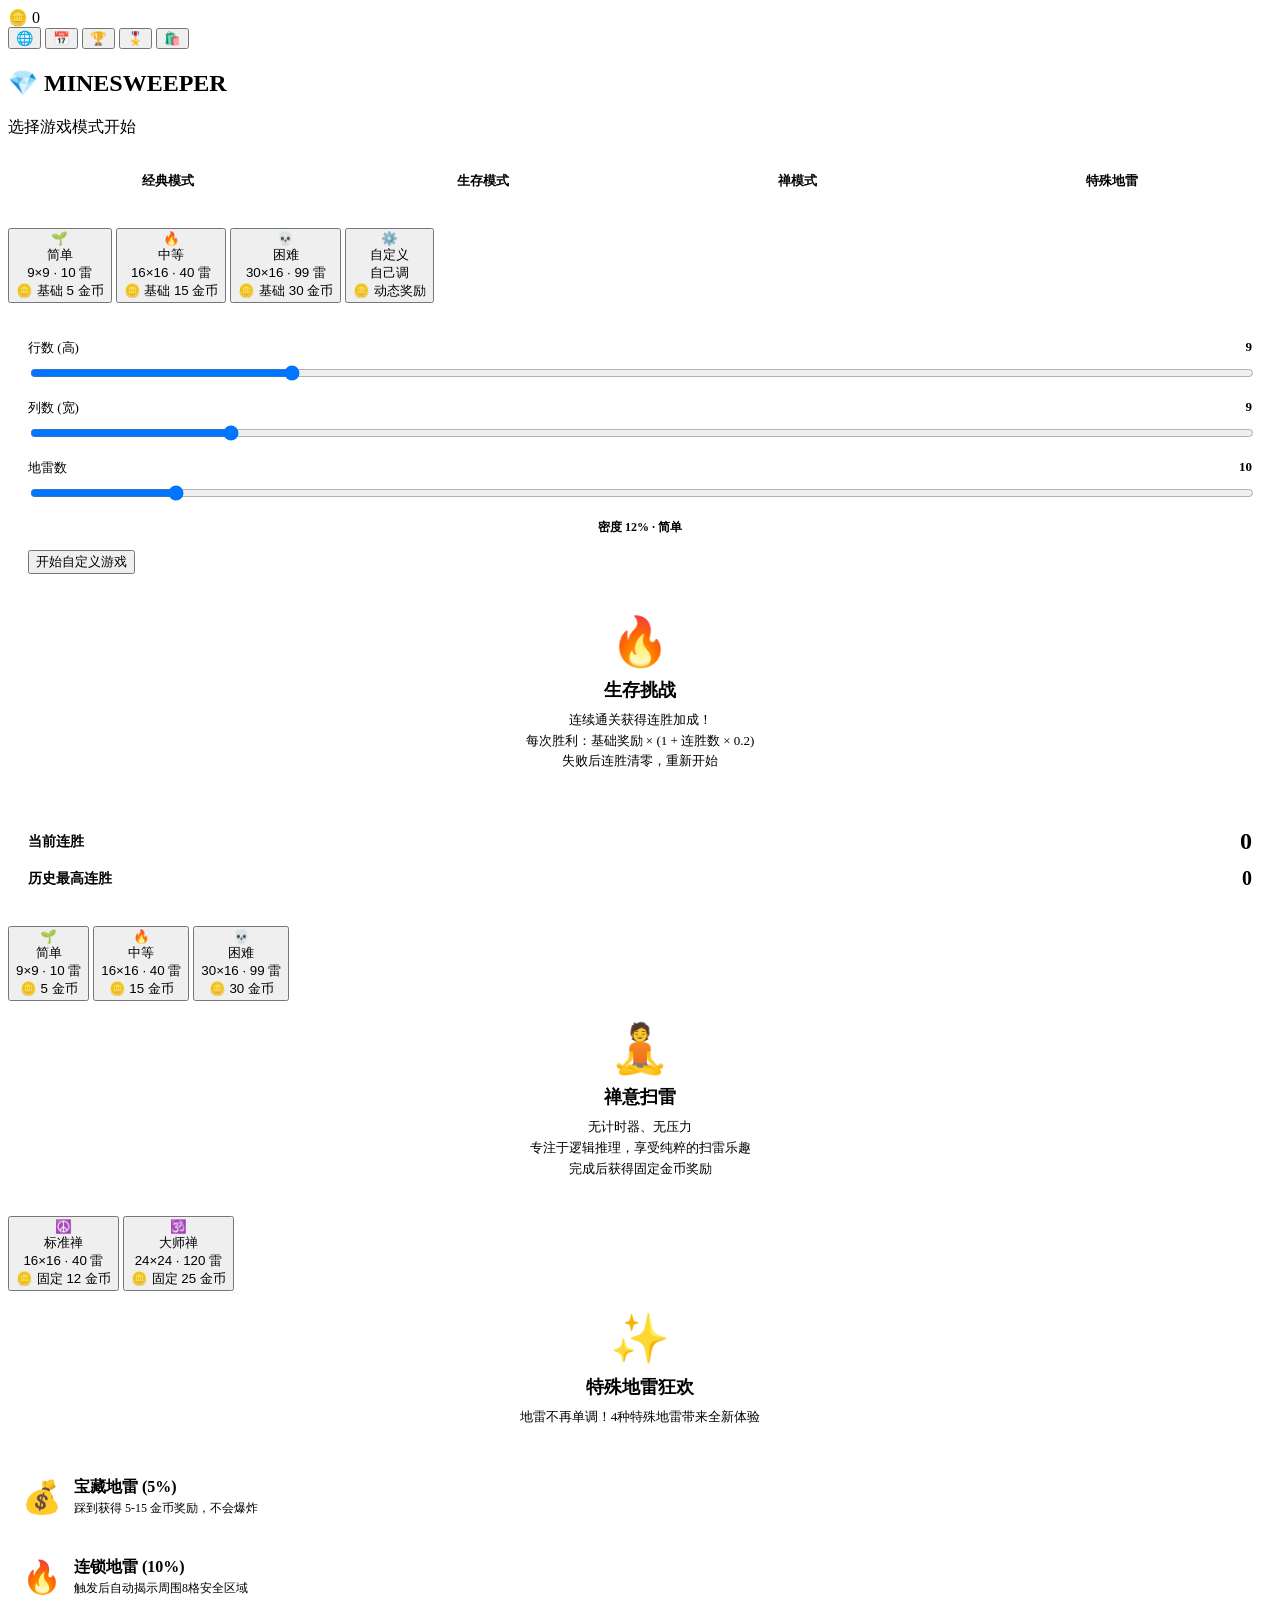
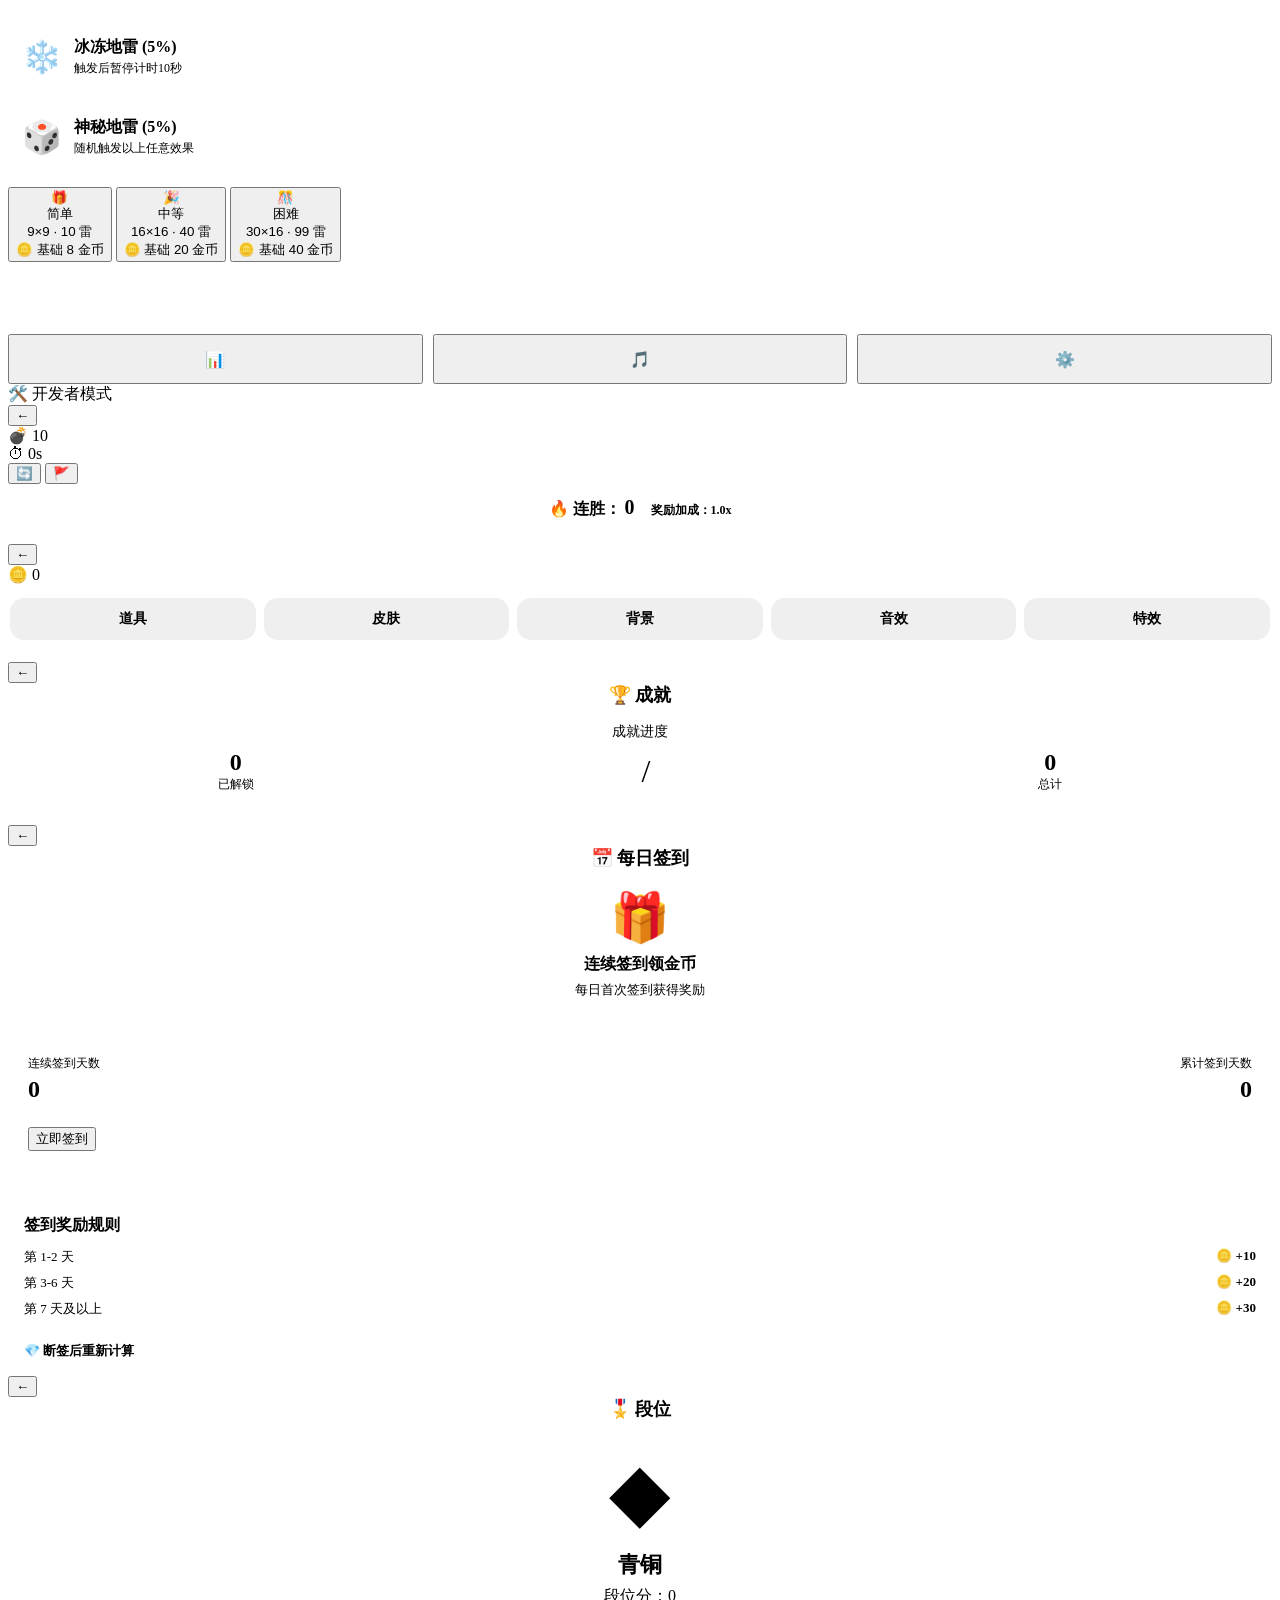
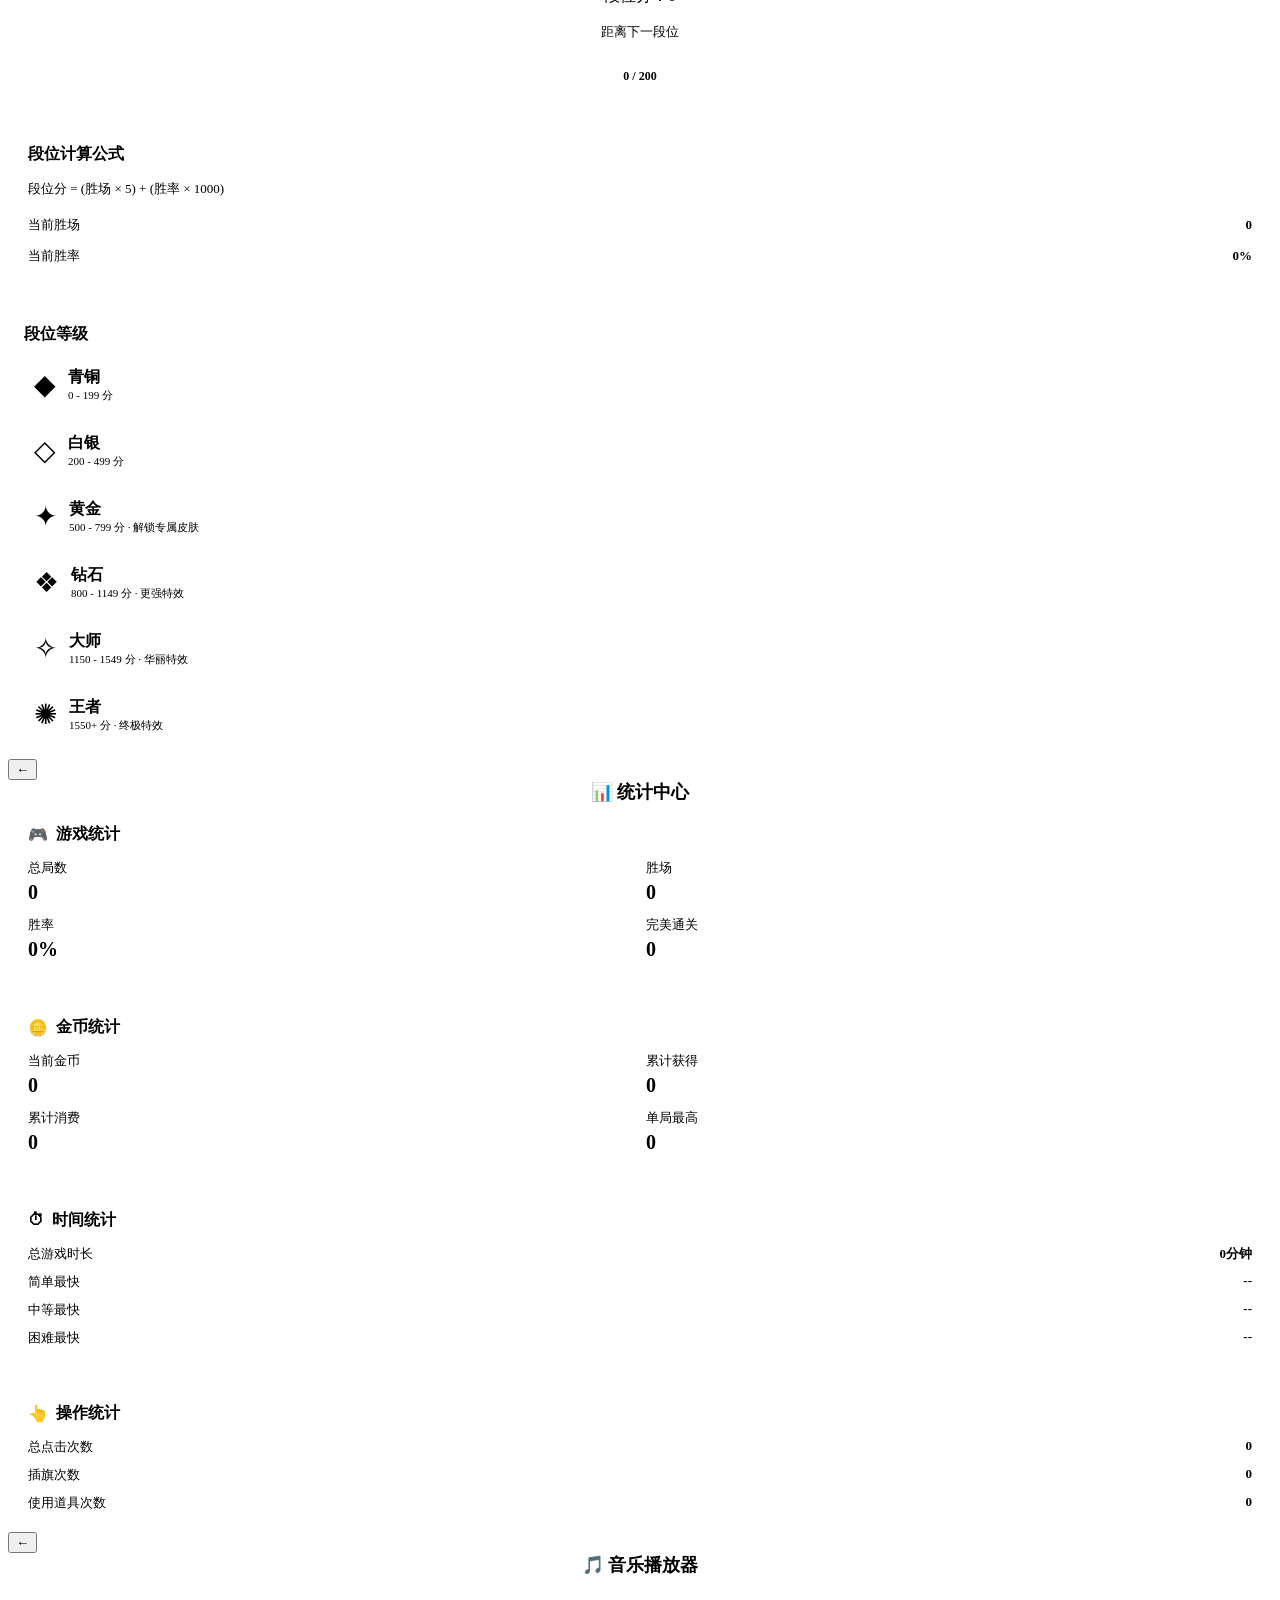
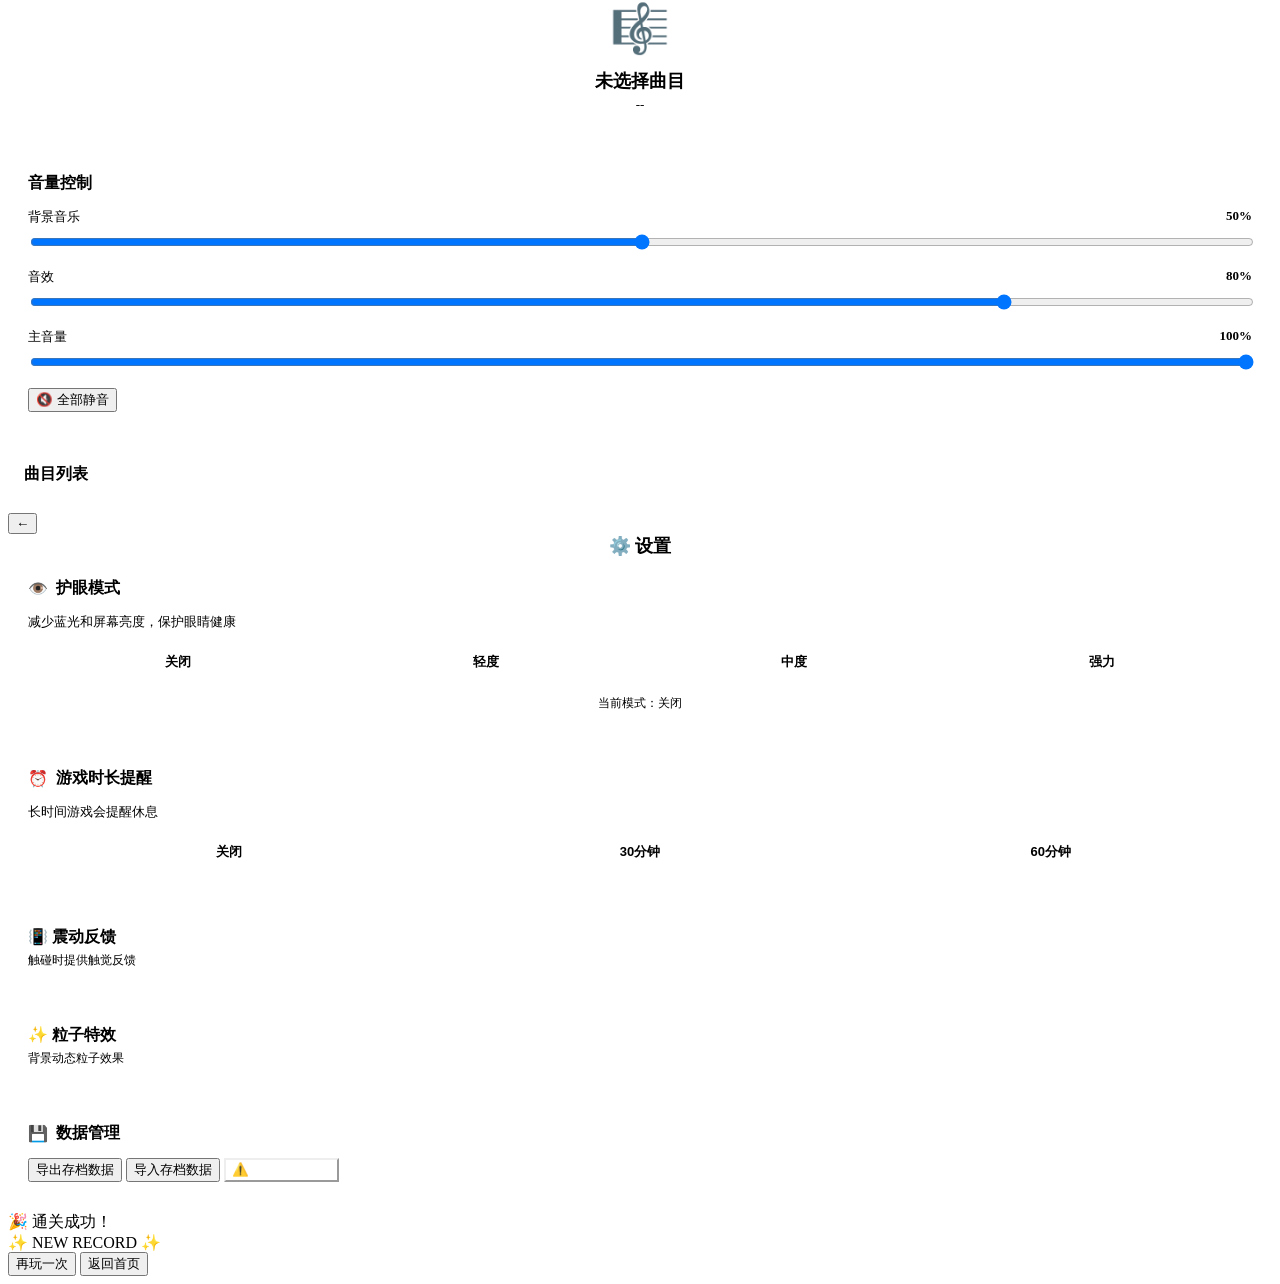
==== commit e8685e4f: "feat: Add major improvements and fixes ✨ New Features: 1. 🌐 Multi-language support (Chinese/English)" ====
--- a/Index.html
+++ b/Index.html
@@ -17,6 +17,7 @@
         <span id="coin-count-home">0</span>
       </div>
       <div class="top-right-btns">
+        <button class="icon-btn" id="btn-language" title="Language / 语言" style="font-size:14px;font-weight:700;">🌐</button>
         <button class="icon-btn" id="btn-daily-checkin" title="每日签到">📅</button>
         <button class="icon-btn" id="btn-achievements" title="成就">🏆</button>
         <button class="icon-btn" id="btn-rank" title="段位">🎖️</button>
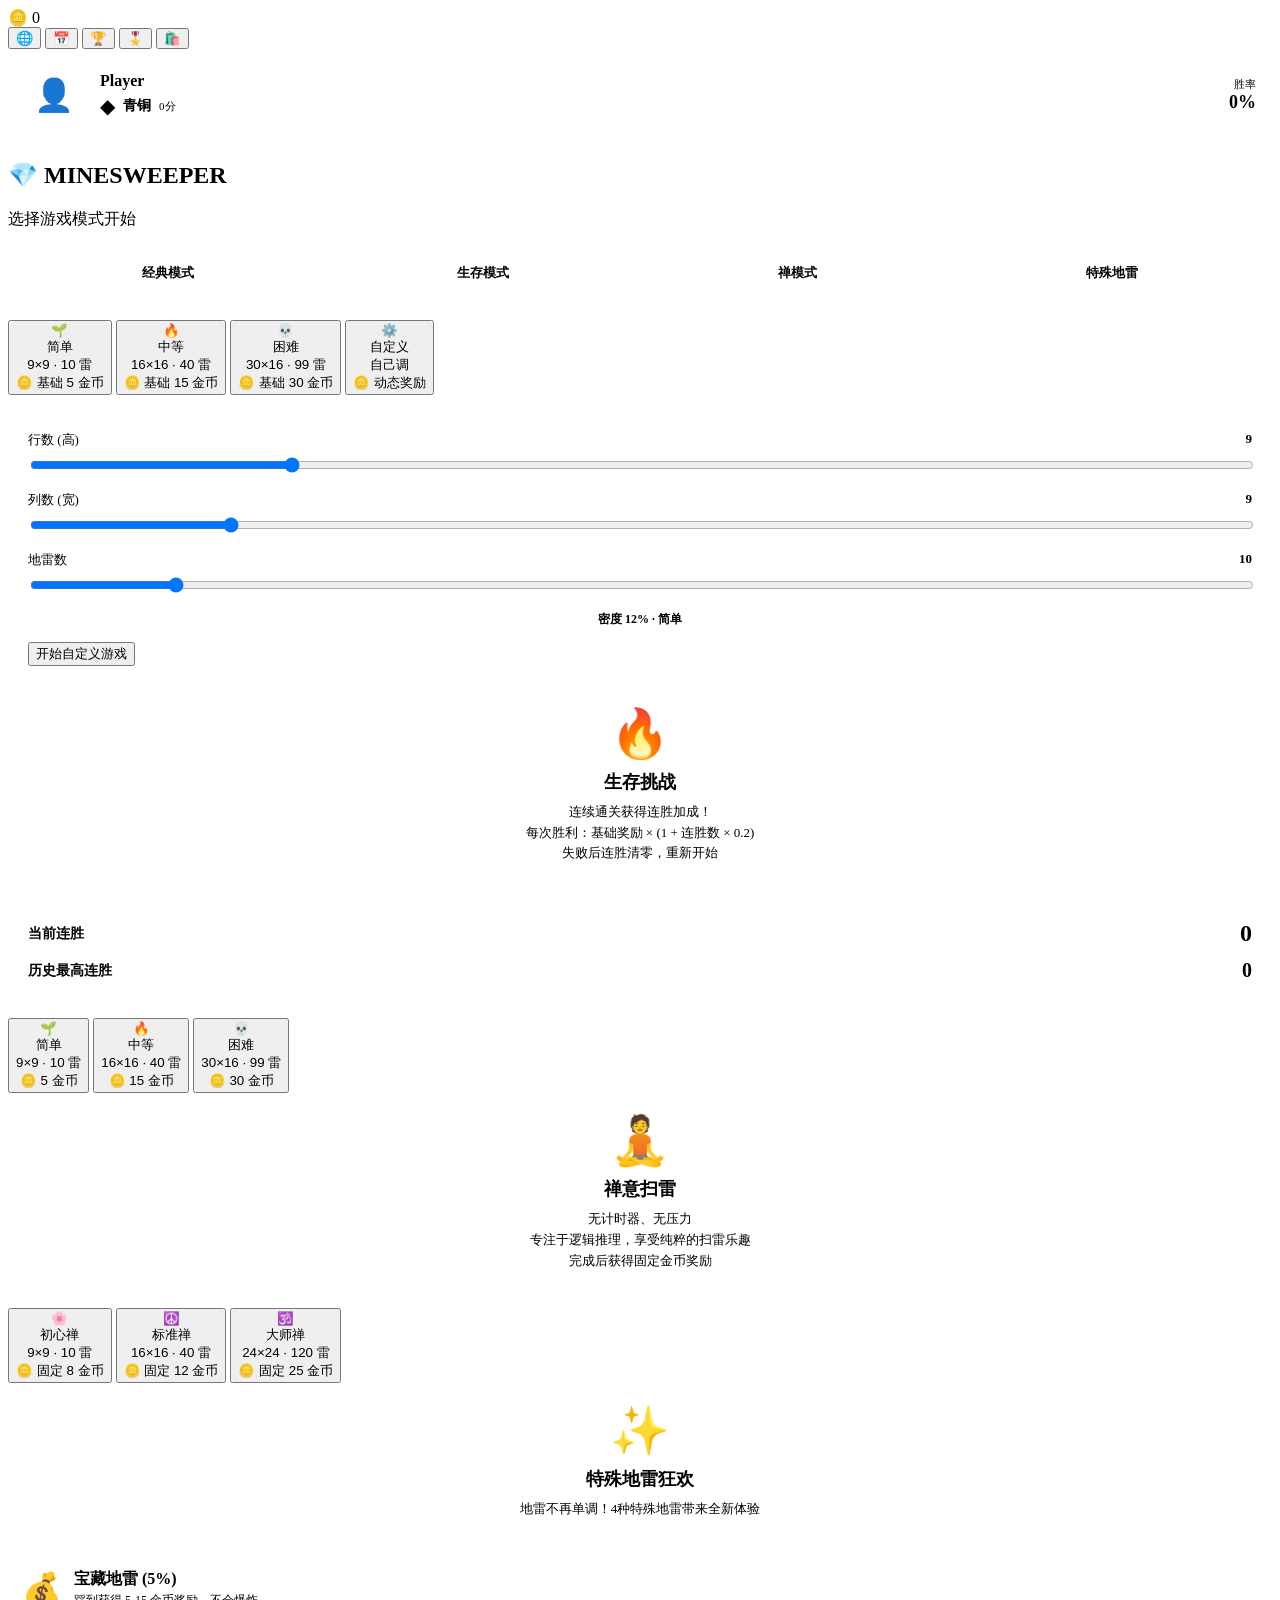
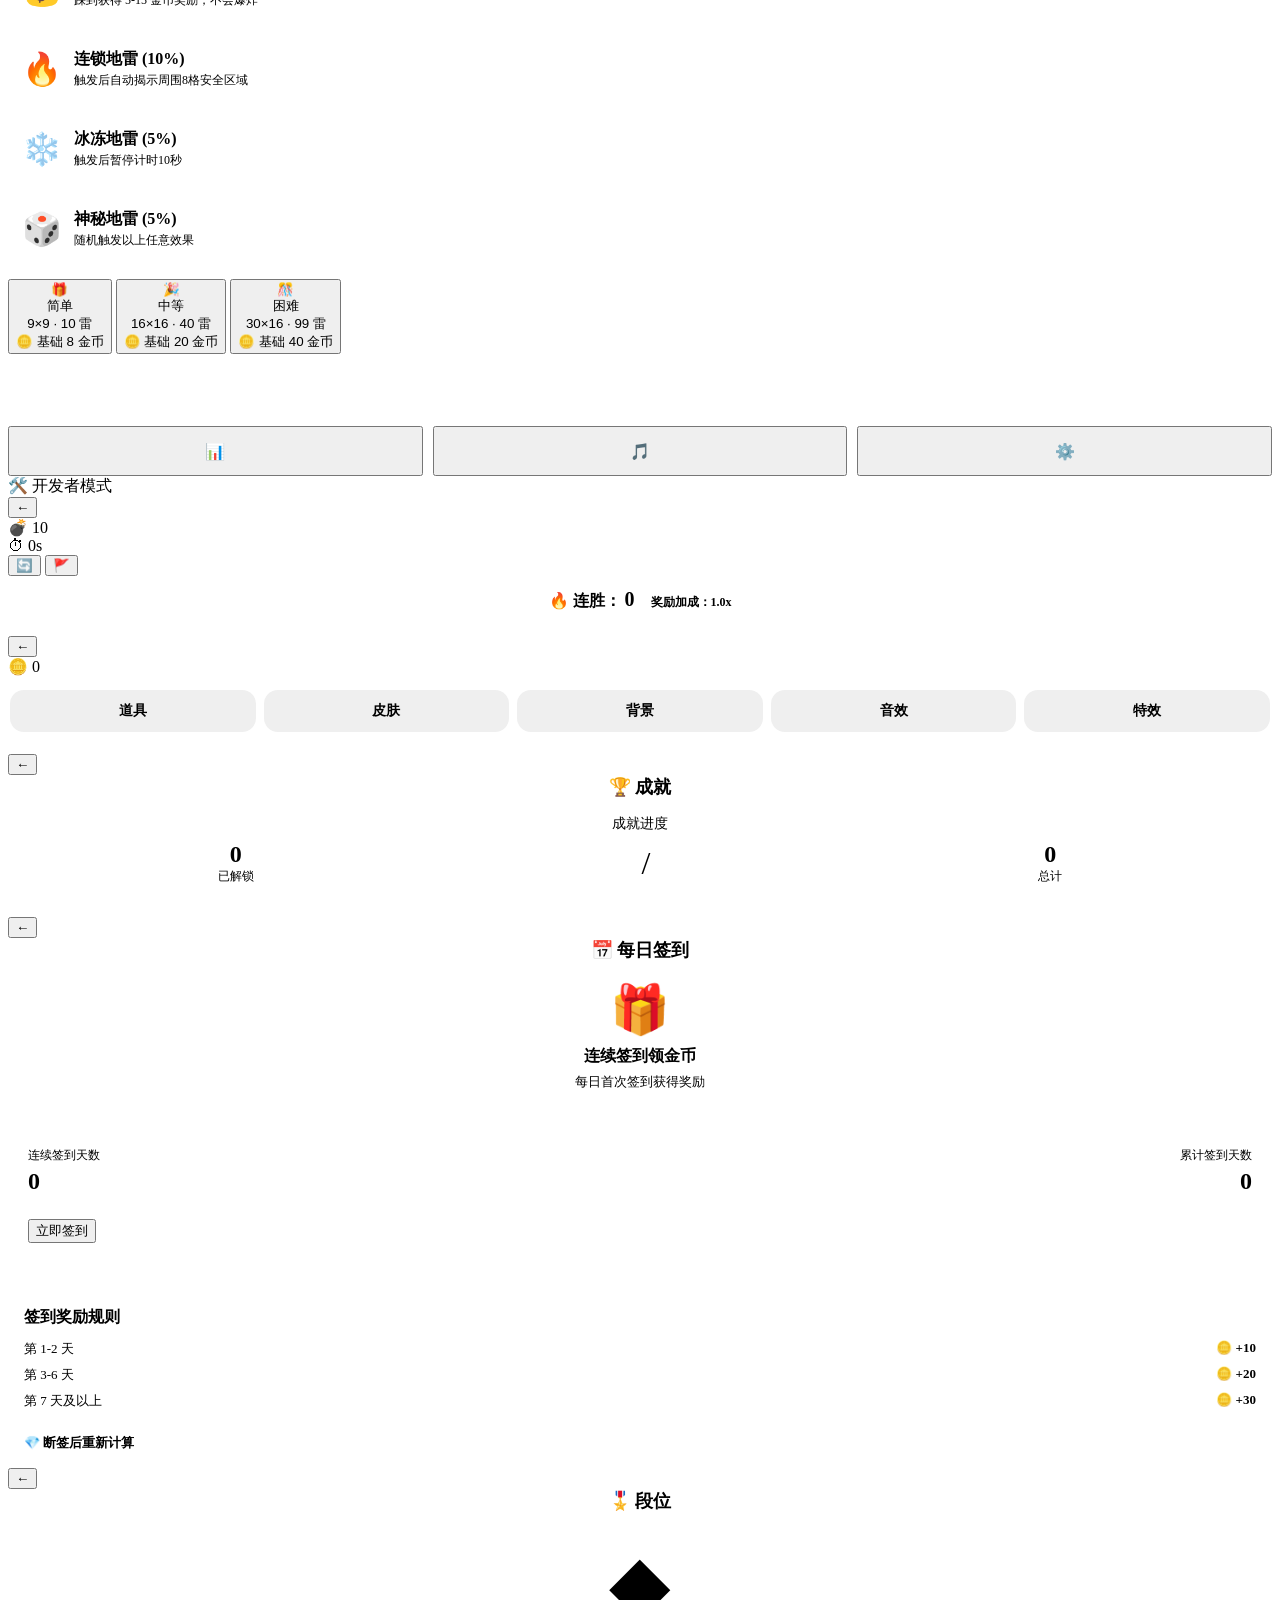
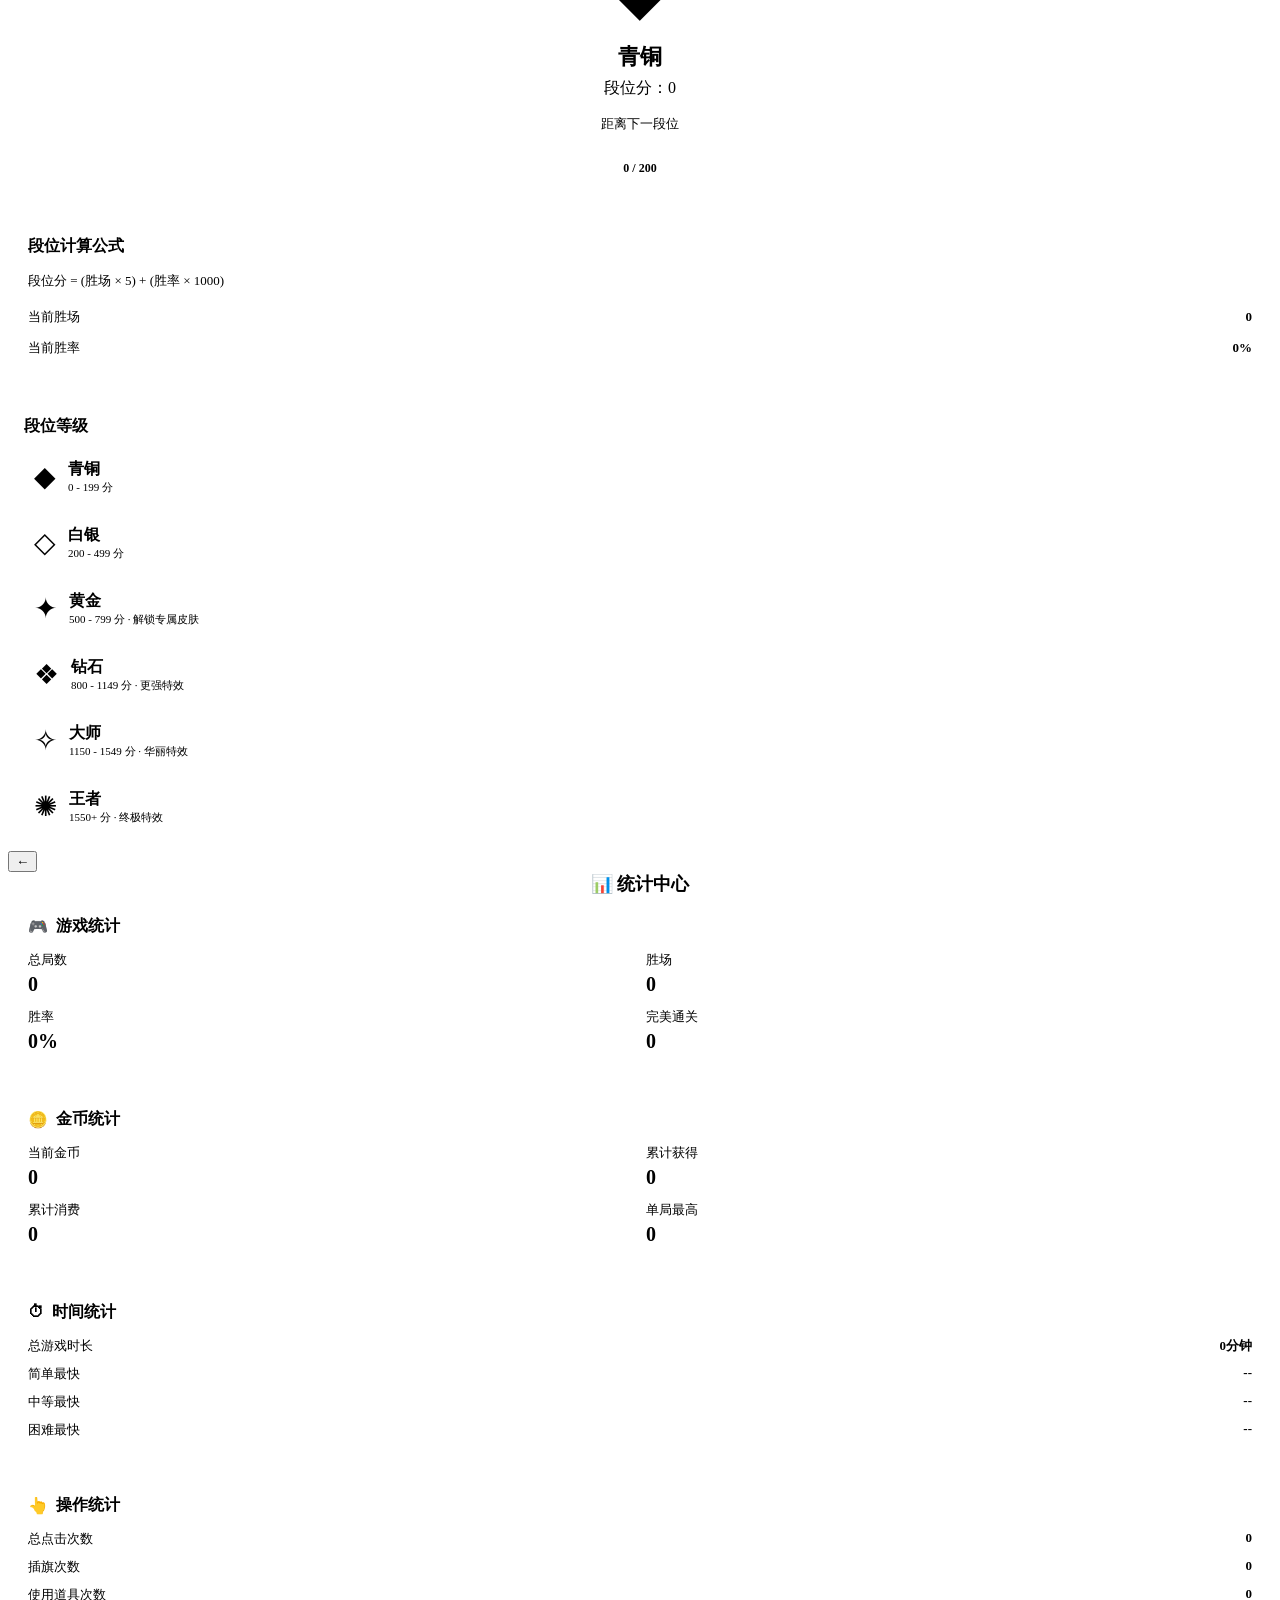
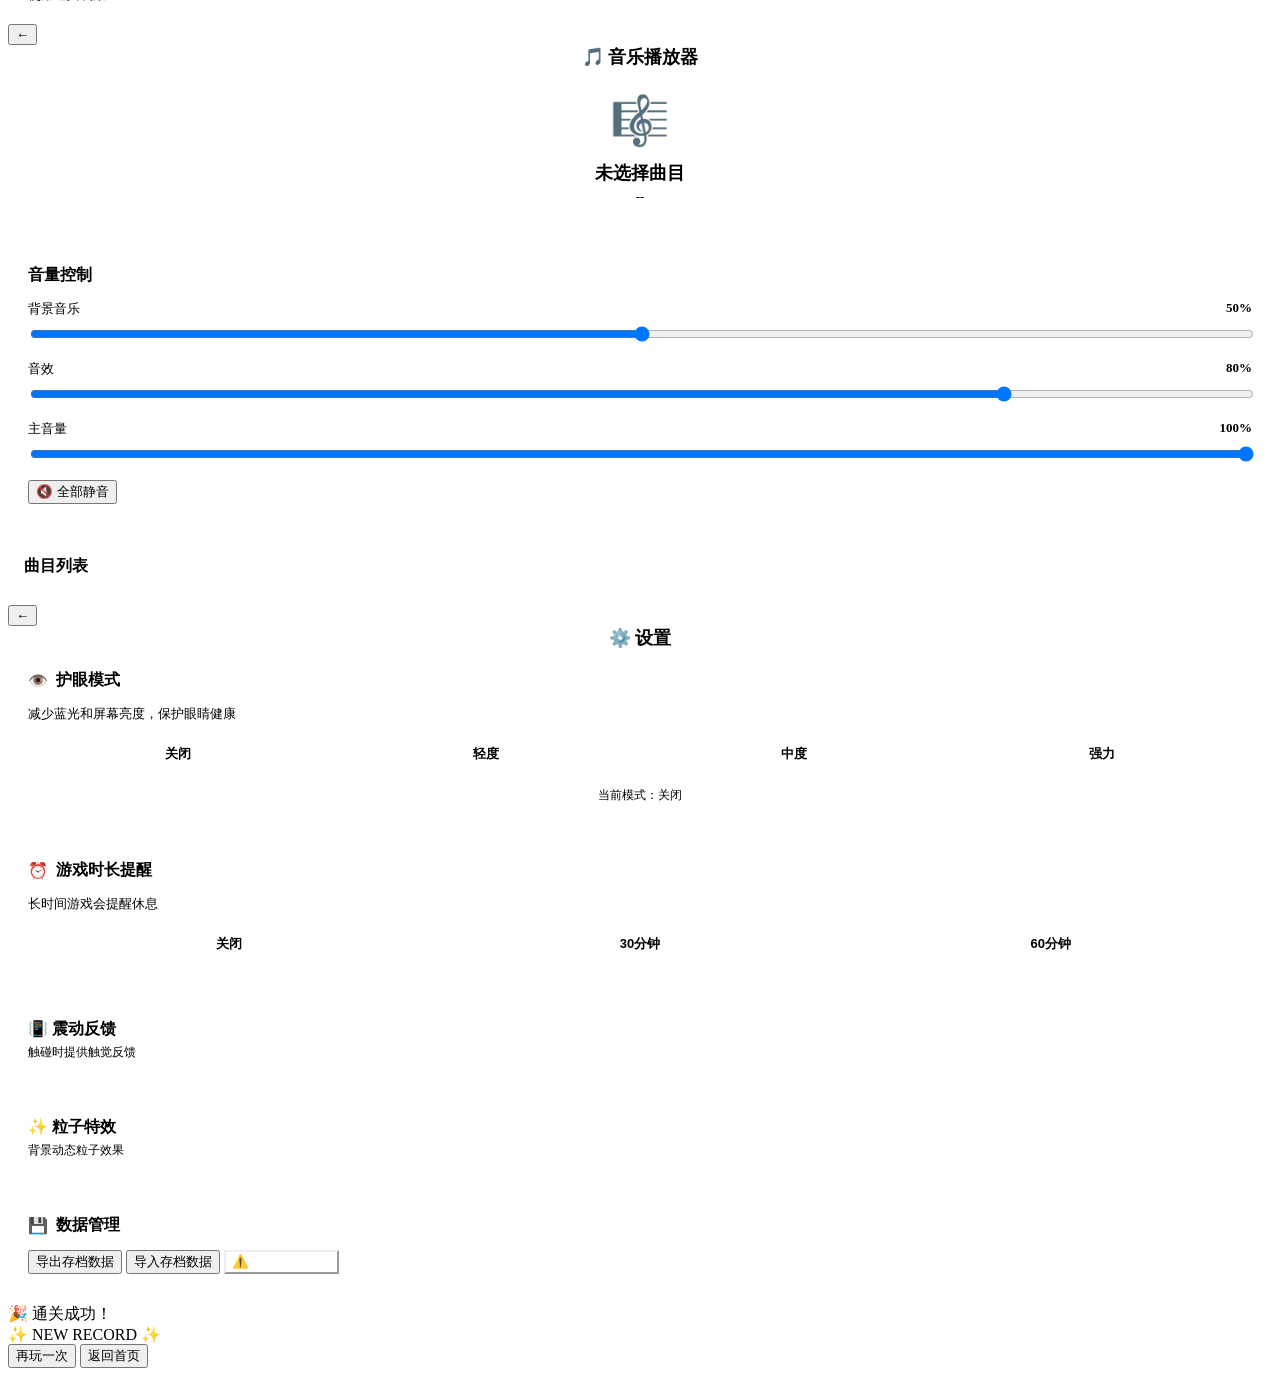
==== commit 205b84d3: "修复8个问题： 1. 语言切换不再跳转页面（实现updateAllTexts动态更新） 2. 设置选项显示选中状态（添加初始状态检查） 3. 修复曲目列表为空（调整DOM渲染顺序） 4. 修复商城内容" ====
--- a/Index.html
+++ b/Index.html
@@ -25,6 +25,26 @@
       </div>
     </div>
 
+    <!-- 玩家信息卡片 -->
+    <div class="glass-card" style="padding:16px;margin-bottom:16px;display:flex;align-items:center;gap:16px;">
+      <div id="player-avatar" style="width:60px;height:60px;border-radius:50%;background:linear-gradient(135deg,var(--accent),var(--accent-2));display:flex;align-items:center;justify-content:center;font-size:32px;position:relative;cursor:pointer;" onclick="showAvatarSettings()">
+        👤
+        <div id="avatar-frame" style="position:absolute;inset:-4px;border:3px solid transparent;border-radius:50%;"></div>
+      </div>
+      <div style="flex:1;">
+        <div style="font-weight:800;font-size:16px;margin-bottom:4px;">Player</div>
+        <div style="display:flex;align-items:center;gap:8px;cursor:pointer;" onclick="document.getElementById('btn-rank').click()">
+          <span id="player-rank-icon" class="rank-icon rank-bronze" style="font-size:20px;">◆</span>
+          <span id="player-rank-name" style="font-weight:700;font-size:14px;">青铜</span>
+          <span style="font-size:11px;color:var(--text-dim);" id="player-rank-score">0分</span>
+        </div>
+      </div>
+      <div style="text-align:right;">
+        <div style="font-size:11px;color:var(--text-dim);">胜率</div>
+        <div id="player-winrate" style="font-weight:900;font-size:18px;color:var(--accent);">0%</div>
+      </div>
+    </div>
+
     <h1 class="logo gradient-text">💎 MINESWEEPER</h1>
     <p class="subtitle">选择游戏模式开始</p>
 
@@ -142,6 +162,12 @@
       </div>
 
       <div class="diff-grid">
+        <button class="diff-card glass-card" data-diff="zen-easy">
+          <div class="diff-emoji">🌸</div>
+          <div class="diff-name">初心禅</div>
+          <div class="diff-meta">9×9 · 10 雷</div>
+          <div class="diff-reward">🪙 固定 8 金币</div>
+        </button>
         <button class="diff-card glass-card" data-diff="zen-normal">
           <div class="diff-emoji">☮️</div>
           <div class="diff-name">标准禅</div>
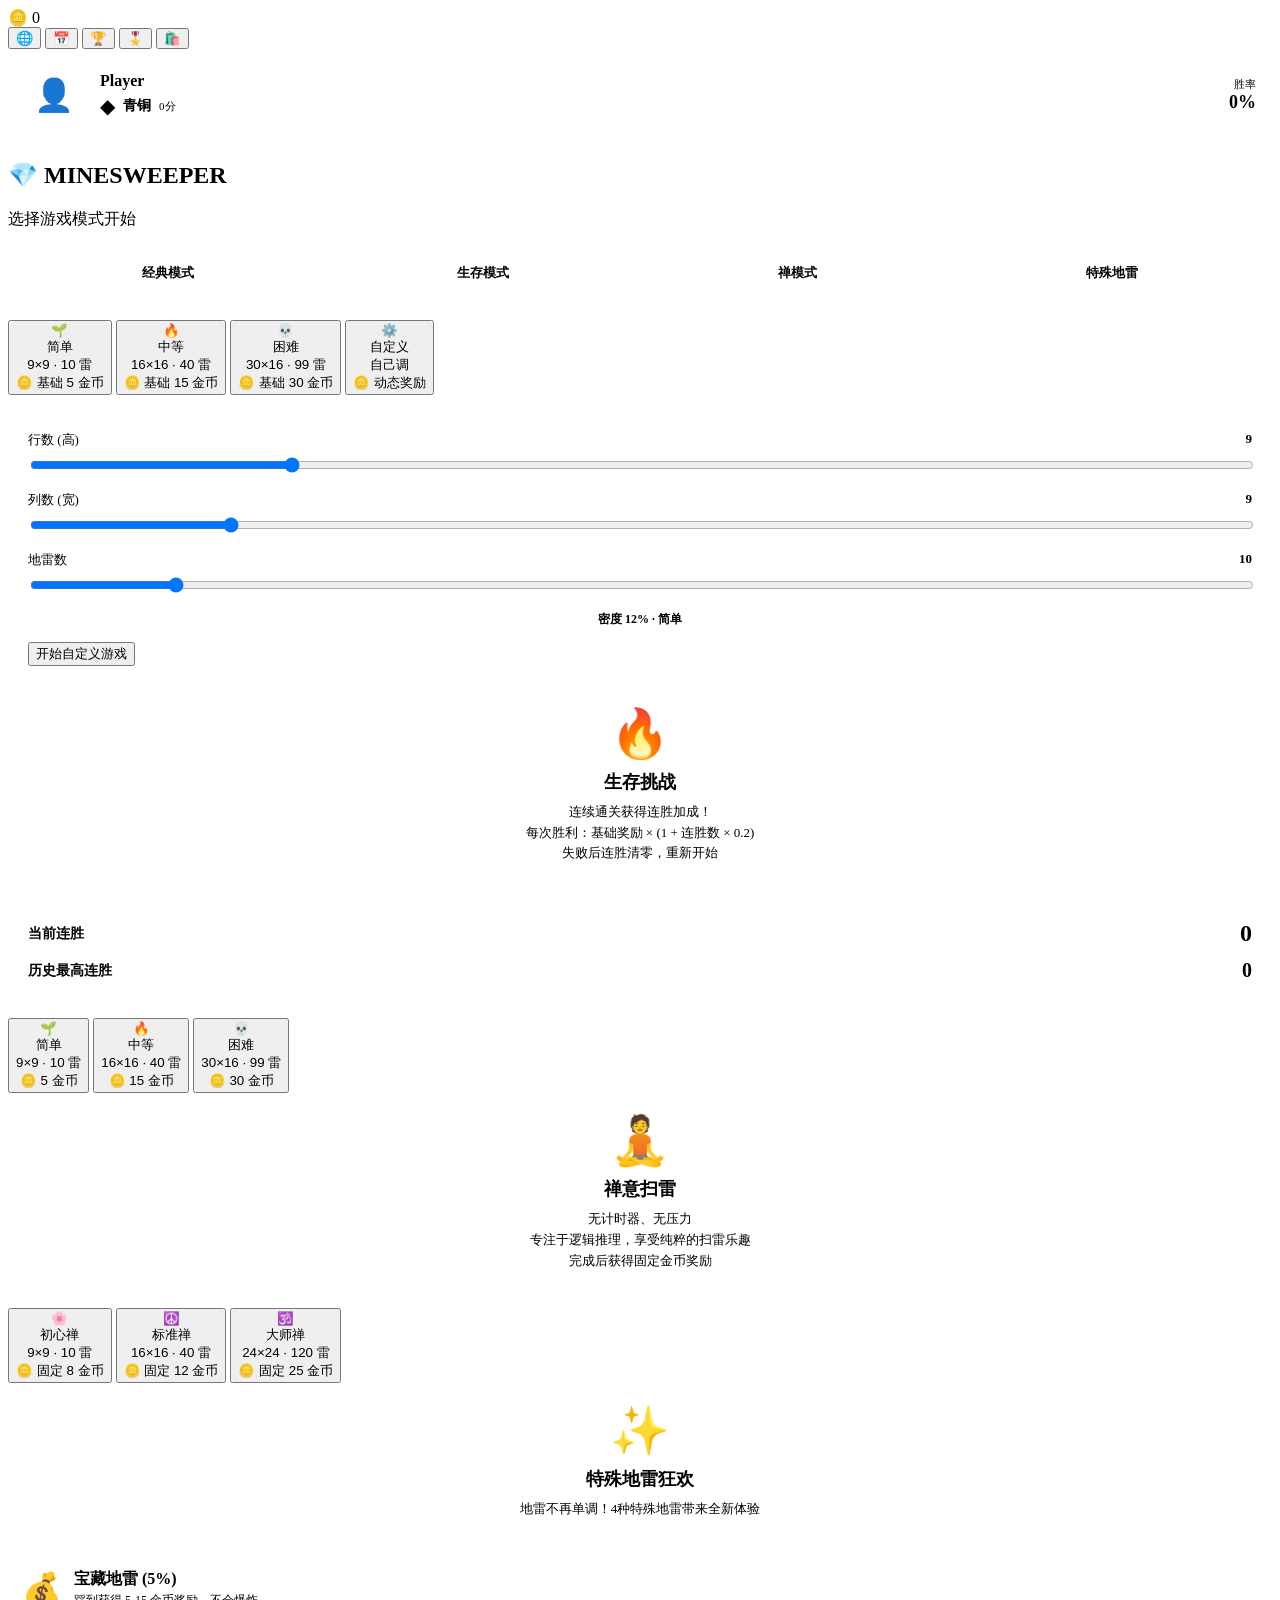
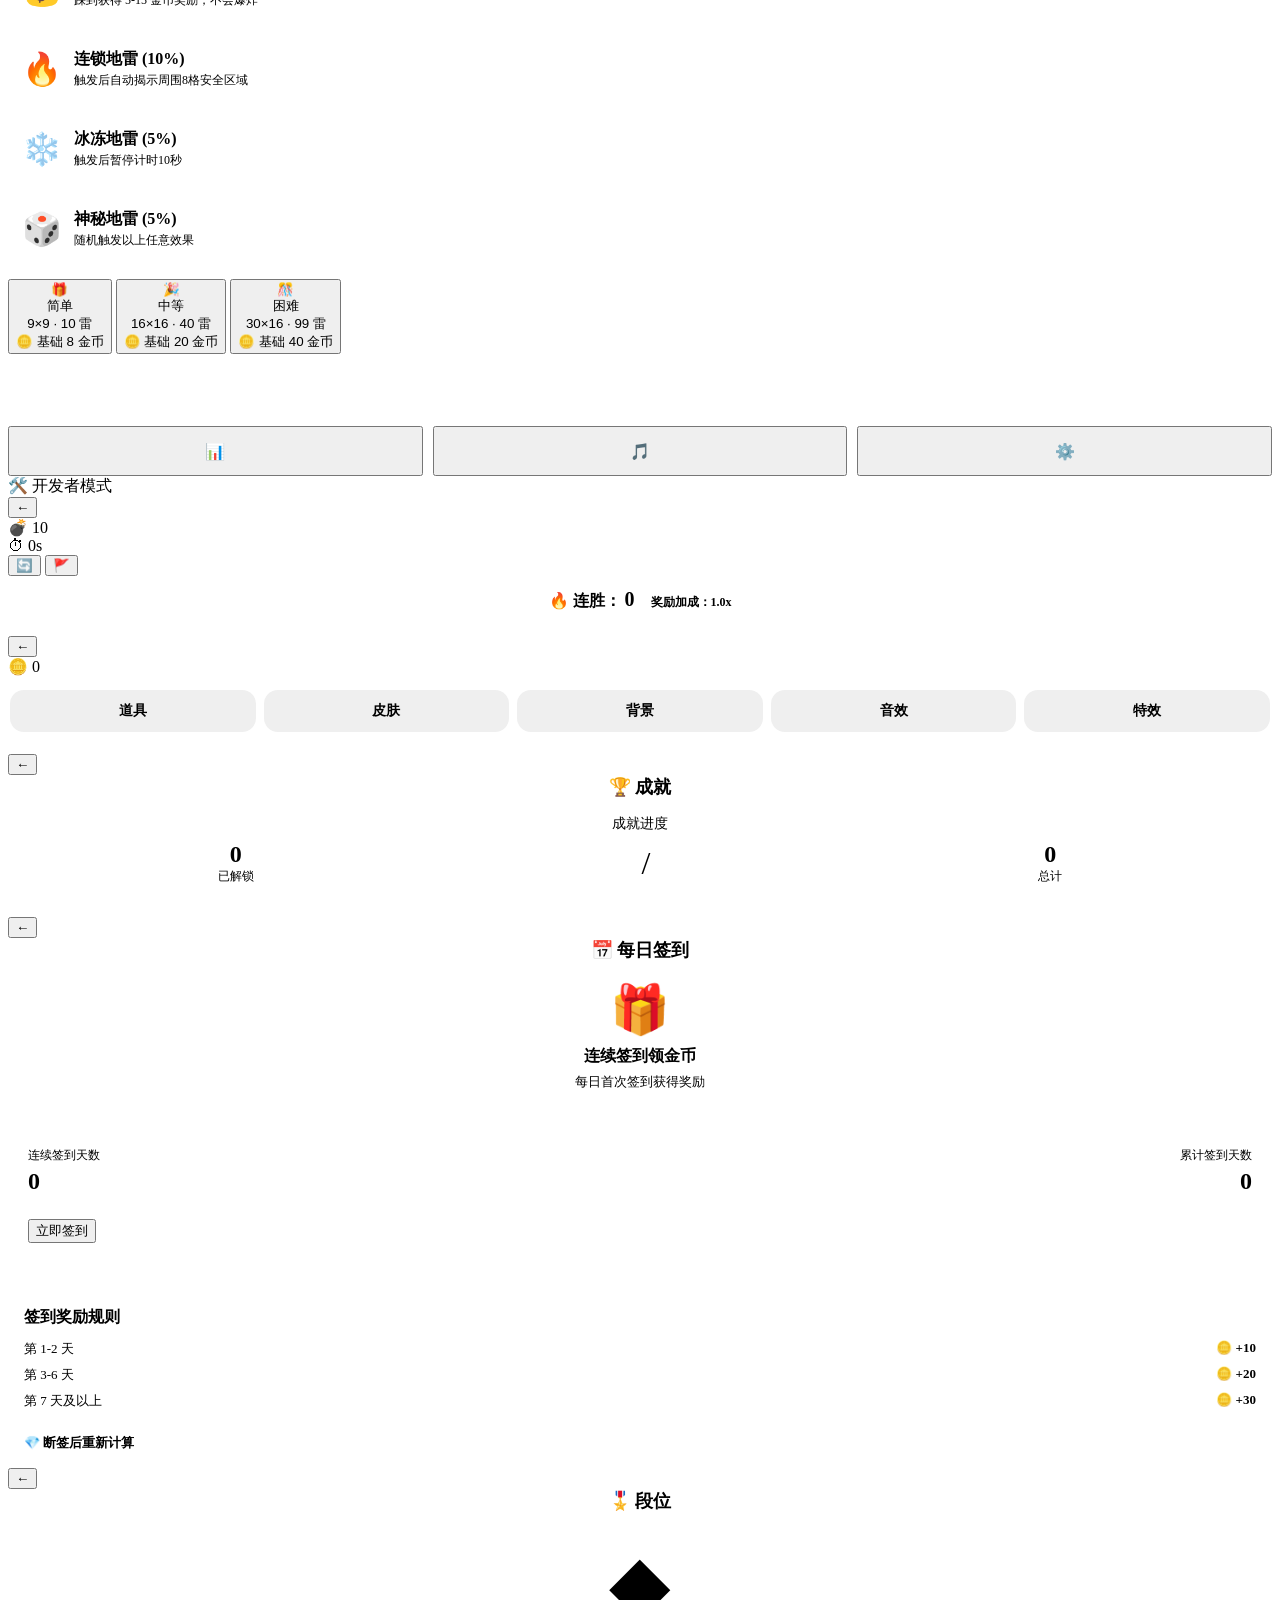
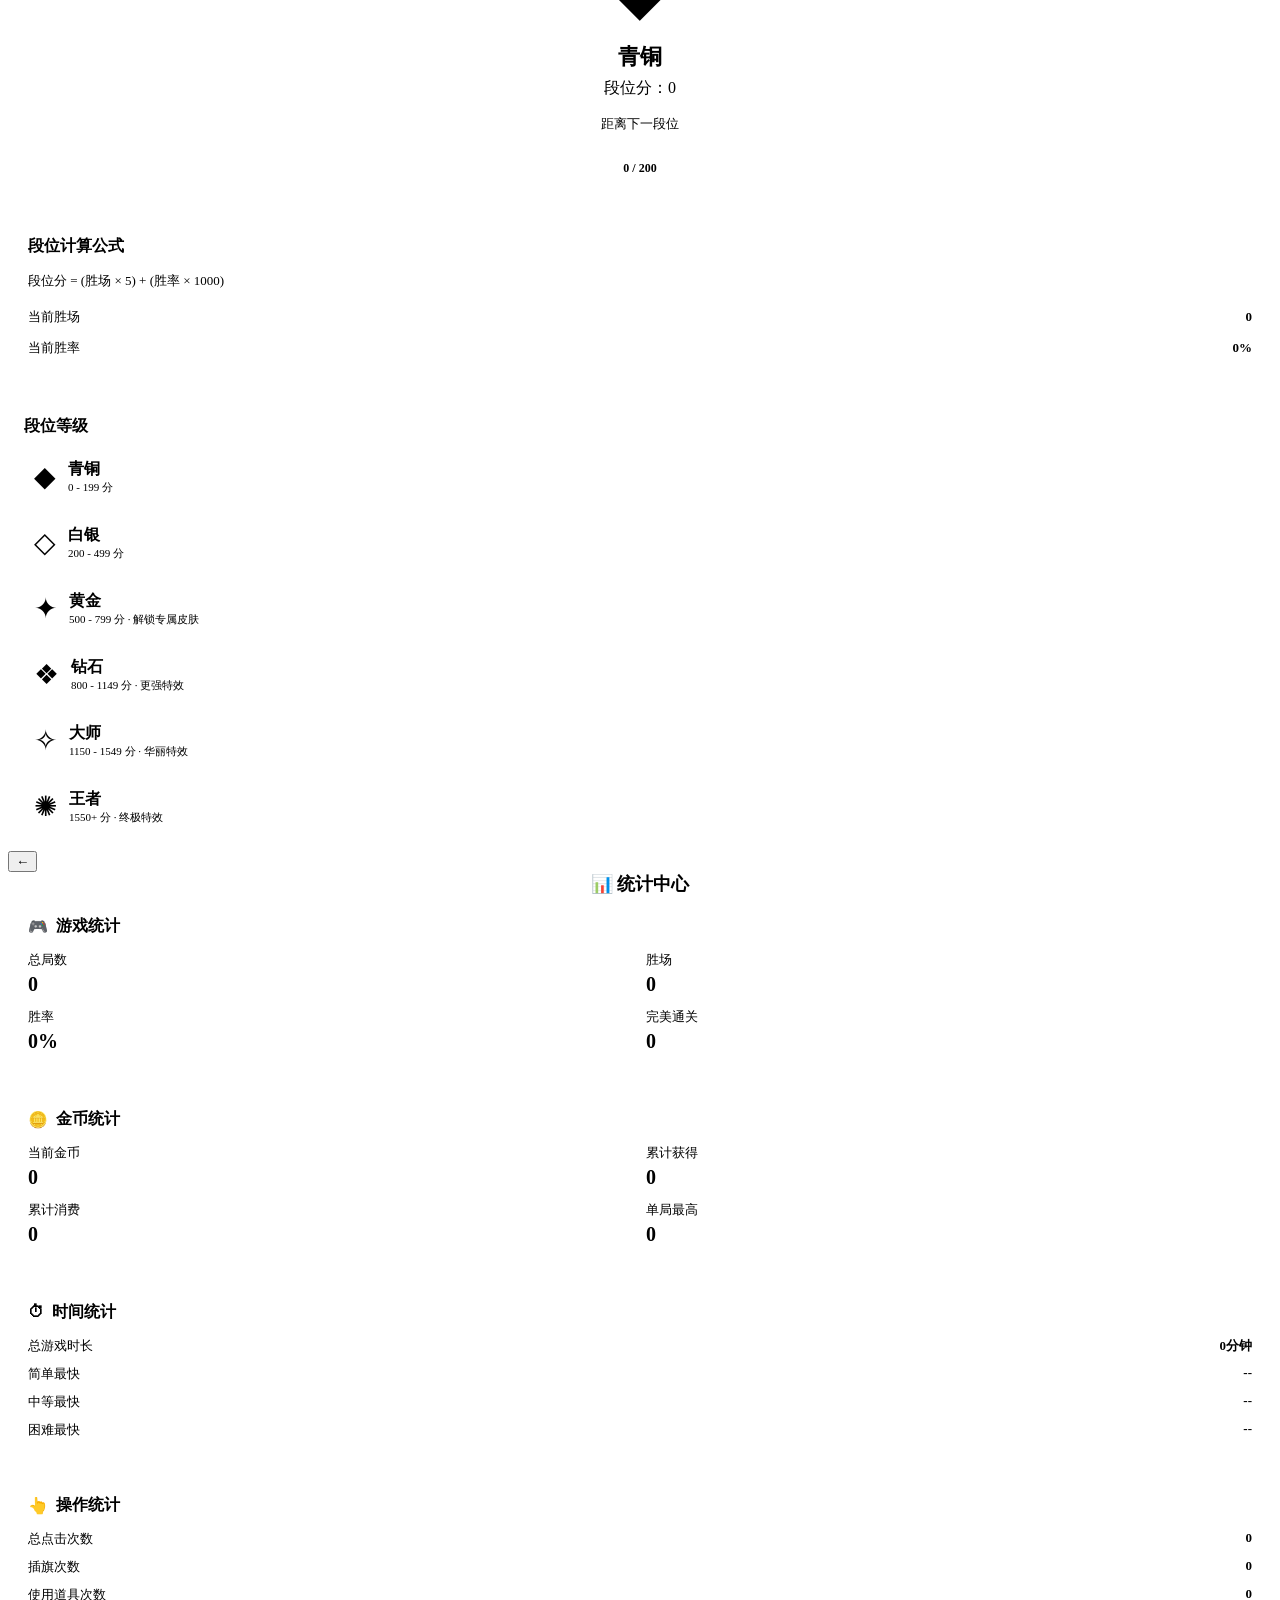
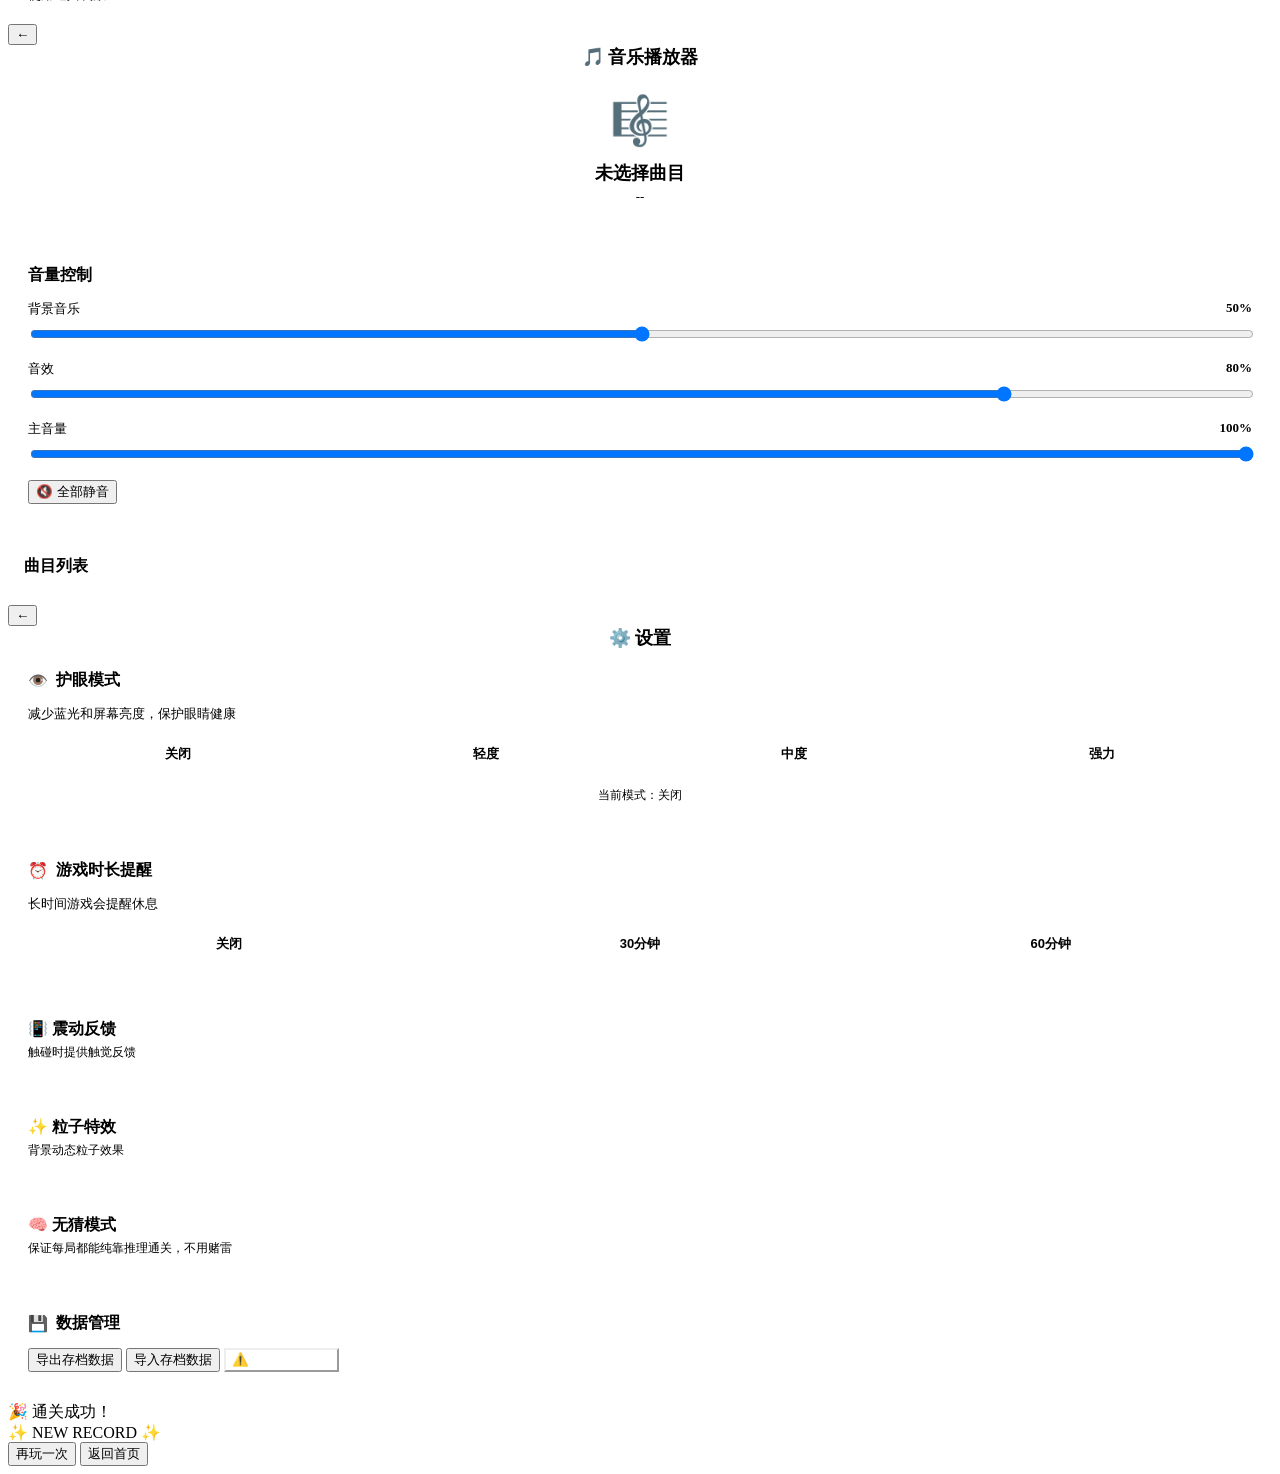
==== commit 84b0ab8e: "feat: 新增无猜模式(No-Guess)，告别纯运气赌雷 - 新增逻辑求解器(基础规则+子集规则)模拟纯推理解盘 - 布雷后校验可解性，不可解则重新布雷(时间预算500ms内) - 标准难度100" ====
--- a/Index.html
+++ b/Index.html
@@ -18,10 +18,10 @@
       </div>
       <div class="top-right-btns">
         <button class="icon-btn" id="btn-language" title="Language / 语言" style="font-size:14px;font-weight:700;">🌐</button>
-        <button class="icon-btn" id="btn-daily-checkin" title="每日签到">📅</button>
-        <button class="icon-btn" id="btn-achievements" title="成就">🏆</button>
-        <button class="icon-btn" id="btn-rank" title="段位">🎖️</button>
-        <button class="icon-btn" id="btn-shop-open" title="商城">🛍️</button>
+        <button class="icon-btn" id="btn-daily-checkin" data-i18n-title="dailyCheckIn" title="每日签到">📅</button>
+        <button class="icon-btn" id="btn-achievements" data-i18n-title="achievements" title="成就">🏆</button>
+        <button class="icon-btn" id="btn-rank" data-i18n-title="rankTitleBtn" title="段位">🎖️</button>
+        <button class="icon-btn" id="btn-shop-open" data-i18n-title="shop" title="商城">🛍️</button>
       </div>
     </div>
 
@@ -40,20 +40,20 @@
         </div>
       </div>
       <div style="text-align:right;">
-        <div style="font-size:11px;color:var(--text-dim);">胜率</div>
+        <div style="font-size:11px;color:var(--text-dim);" data-i18n="winrate">胜率</div>
         <div id="player-winrate" style="font-weight:900;font-size:18px;color:var(--accent);">0%</div>
       </div>
     </div>
 
     <h1 class="logo gradient-text">💎 MINESWEEPER</h1>
-    <p class="subtitle">选择游戏模式开始</p>
+    <p class="subtitle" data-i18n="selectMode">选择游戏模式开始</p>
 
     <!-- 游戏模式切换 -->
     <div class="mode-tabs" style="display:flex;gap:6px;margin-bottom:20px;background:var(--glass-bg);padding:6px;border-radius:16px;backdrop-filter:blur(10px);">
-      <button class="mode-tab active" data-mode="classic" style="flex:1;padding:12px 8px;border:none;border-radius:12px;background:transparent;color:var(--text-dim);font-weight:700;font-size:13px;cursor:pointer;transition:all 0.3s ease;">经典模式</button>
-      <button class="mode-tab" data-mode="survival" style="flex:1;padding:12px 8px;border:none;border-radius:12px;background:transparent;color:var(--text-dim);font-weight:700;font-size:13px;cursor:pointer;transition:all 0.3s ease;">生存模式</button>
-      <button class="mode-tab" data-mode="zen" style="flex:1;padding:12px 8px;border:none;border-radius:12px;background:transparent;color:var(--text-dim);font-weight:700;font-size:13px;cursor:pointer;transition:all 0.3s ease;">禅模式</button>
-      <button class="mode-tab" data-mode="special" style="flex:1;padding:12px 8px;border:none;border-radius:12px;background:transparent;color:var(--text-dim);font-weight:700;font-size:13px;cursor:pointer;transition:all 0.3s ease;">特殊地雷</button>
+      <button class="mode-tab active" data-mode="classic" data-i18n="tab_classic" style="flex:1;padding:12px 8px;border:none;border-radius:12px;background:transparent;color:var(--text-dim);font-weight:700;font-size:13px;cursor:pointer;transition:all 0.3s ease;">经典模式</button>
+      <button class="mode-tab" data-mode="survival" data-i18n="tab_survival" style="flex:1;padding:12px 8px;border:none;border-radius:12px;background:transparent;color:var(--text-dim);font-weight:700;font-size:13px;cursor:pointer;transition:all 0.3s ease;">生存模式</button>
+      <button class="mode-tab" data-mode="zen" data-i18n="tab_zen" style="flex:1;padding:12px 8px;border:none;border-radius:12px;background:transparent;color:var(--text-dim);font-weight:700;font-size:13px;cursor:pointer;transition:all 0.3s ease;">禅模式</button>
+      <button class="mode-tab" data-mode="special" data-i18n="tab_special" style="flex:1;padding:12px 8px;border:none;border-radius:12px;background:transparent;color:var(--text-dim);font-weight:700;font-size:13px;cursor:pointer;transition:all 0.3s ease;">特殊地雷</button>
     </div>
 
     <!-- 经典模式 -->
@@ -61,45 +61,45 @@
       <div class="diff-grid">
         <button class="diff-card glass-card" data-diff="easy">
           <div class="diff-emoji">🌱</div>
-          <div class="diff-name">简单</div>
-          <div class="diff-meta">9×9 · 10 雷</div>
-          <div class="diff-reward">🪙 基础 5 金币</div>
+          <div class="diff-name" data-i18n="diff_easy">简单</div>
+          <div class="diff-meta" data-i18n="meta_9x9">9×9 · 10 雷</div>
+          <div class="diff-reward" data-i18n="reward_base5">🪙 基础 5 金币</div>
         </button>
         <button class="diff-card glass-card" data-diff="medium">
           <div class="diff-emoji">🔥</div>
-          <div class="diff-name">中等</div>
-          <div class="diff-meta">16×16 · 40 雷</div>
-          <div class="diff-reward">🪙 基础 15 金币</div>
+          <div class="diff-name" data-i18n="diff_medium">中等</div>
+          <div class="diff-meta" data-i18n="meta_16x16">16×16 · 40 雷</div>
+          <div class="diff-reward" data-i18n="reward_base15">🪙 基础 15 金币</div>
         </button>
         <button class="diff-card glass-card" data-diff="hard">
           <div class="diff-emoji">💀</div>
-          <div class="diff-name">困难</div>
-          <div class="diff-meta">30×16 · 99 雷</div>
-          <div class="diff-reward">🪙 基础 30 金币</div>
+          <div class="diff-name" data-i18n="diff_hard">困难</div>
+          <div class="diff-meta" data-i18n="meta_30x16">30×16 · 99 雷</div>
+          <div class="diff-reward" data-i18n="reward_base30">🪙 基础 30 金币</div>
         </button>
         <button class="diff-card glass-card" data-diff="custom">
           <div class="diff-emoji">⚙️</div>
-          <div class="diff-name">自定义</div>
-          <div class="diff-meta">自己调</div>
-          <div class="diff-reward">🪙 动态奖励</div>
+          <div class="diff-name" data-i18n="diff_custom">自定义</div>
+          <div class="diff-meta" data-i18n="meta_selfadjust">自己调</div>
+          <div class="diff-reward" data-i18n="reward_dynamic">🪙 动态奖励</div>
         </button>
       </div>
 
       <div id="custom-panel" class="glass-card hidden" style="margin-top:16px;padding:20px;">
         <div style="margin-bottom:14px;">
-          <label style="display:flex;justify-content:space-between;font-size:13px;color:var(--text-dim);margin-bottom:6px;">行数 (高) <span id="val-rows" style="color:var(--text-main);font-weight:700;">9</span></label>
+          <label style="display:flex;justify-content:space-between;font-size:13px;color:var(--text-dim);margin-bottom:6px;"><span data-i18n="custom_rows">行数 (高)</span> <span id="val-rows" style="color:var(--text-main);font-weight:700;">9</span></label>
           <input type="range" id="slider-rows" min="5" max="24" value="9" style="width:100%;">
         </div>
         <div style="margin-bottom:14px;">
-          <label style="display:flex;justify-content:space-between;font-size:13px;color:var(--text-dim);margin-bottom:6px;">列数 (宽) <span id="val-cols" style="color:var(--text-main);font-weight:700;">9</span></label>
+          <label style="display:flex;justify-content:space-between;font-size:13px;color:var(--text-dim);margin-bottom:6px;"><span data-i18n="custom_cols">列数 (宽)</span> <span id="val-cols" style="color:var(--text-main);font-weight:700;">9</span></label>
           <input type="range" id="slider-cols" min="5" max="30" value="9" style="width:100%;">
         </div>
         <div style="margin-bottom:14px;">
-          <label style="display:flex;justify-content:space-between;font-size:13px;color:var(--text-dim);margin-bottom:6px;">地雷数 <span id="val-mines" style="color:var(--text-main);font-weight:700;">10</span></label>
+          <label style="display:flex;justify-content:space-between;font-size:13px;color:var(--text-dim);margin-bottom:6px;"><span data-i18n="custom_mines">地雷数</span> <span id="val-mines" style="color:var(--text-main);font-weight:700;">10</span></label>
           <input type="range" id="slider-mines" min="1" max="80" value="10" style="width:100%;">
         </div>
         <div id="density-tag" style="text-align:center;font-size:12px;color:var(--accent-2);margin:8px 0 14px;font-weight:700;">密度 12% · 简单</div>
-        <button class="primary-btn" id="btn-custom-start">开始自定义游戏</button>
+        <button class="primary-btn" id="btn-custom-start" data-i18n="custom_start">开始自定义游戏</button>
       </div>
     </div>
 
@@ -108,8 +108,8 @@
     <div id="survival-mode-panel" class="mode-panel hidden">
       <div class="glass-card" style="padding:20px;margin-bottom:16px;text-align:center;">
         <div style="font-size:48px;margin-bottom:8px;">🔥</div>
-        <div style="font-size:18px;font-weight:800;margin-bottom:8px;">生存挑战</div>
-        <div style="font-size:13px;color:var(--text-dim);line-height:1.6;">
+        <div style="font-size:18px;font-weight:800;margin-bottom:8px;" data-i18n="survival_title">生存挑战</div>
+        <div style="font-size:13px;color:var(--text-dim);line-height:1.6;" data-i18n="survival_desc">
           连续通关获得连胜加成！<br>
           每次胜利：基础奖励 × (1 + 连胜数 × 0.2)<br>
           失败后连胜清零，重新开始
@@ -118,11 +118,11 @@
 
       <div class="glass-card" style="padding:20px;margin-bottom:16px;">
         <div style="display:flex;justify-content:space-between;align-items:center;margin-bottom:12px;">
-          <span style="font-size:14px;font-weight:700;">当前连胜</span>
+          <span style="font-size:14px;font-weight:700;" data-i18n="survival_current">当前连胜</span>
           <span id="survival-streak" style="font-size:24px;font-weight:900;color:var(--accent);">0</span>
         </div>
         <div style="display:flex;justify-content:space-between;align-items:center;">
-          <span style="font-size:14px;font-weight:700;">历史最高连胜</span>
+          <span style="font-size:14px;font-weight:700;" data-i18n="survival_best">历史最高连胜</span>
           <span id="survival-best-streak" style="font-size:20px;font-weight:800;color:var(--gold);">0</span>
         </div>
       </div>
@@ -130,21 +130,21 @@
       <div class="diff-grid">
         <button class="diff-card glass-card" data-diff="survival-easy">
           <div class="diff-emoji">🌱</div>
-          <div class="diff-name">简单</div>
-          <div class="diff-meta">9×9 · 10 雷</div>
-          <div class="diff-reward" id="reward-survival-easy">🪙 5 金币</div>
+          <div class="diff-name" data-i18n="diff_easy">简单</div>
+          <div class="diff-meta" data-i18n="meta_9x9">9×9 · 10 雷</div>
+          <div class="diff-reward" id="reward-survival-easy" data-i18n="reward_5">🪙 5 金币</div>
         </button>
         <button class="diff-card glass-card" data-diff="survival-medium">
           <div class="diff-emoji">🔥</div>
-          <div class="diff-name">中等</div>
-          <div class="diff-meta">16×16 · 40 雷</div>
-          <div class="diff-reward" id="reward-survival-medium">🪙 15 金币</div>
+          <div class="diff-name" data-i18n="diff_medium">中等</div>
+          <div class="diff-meta" data-i18n="meta_16x16">16×16 · 40 雷</div>
+          <div class="diff-reward" id="reward-survival-medium" data-i18n="reward_15">🪙 15 金币</div>
         </button>
         <button class="diff-card glass-card" data-diff="survival-hard">
           <div class="diff-emoji">💀</div>
-          <div class="diff-name">困难</div>
-          <div class="diff-meta">30×16 · 99 雷</div>
-          <div class="diff-reward" id="reward-survival-hard">🪙 30 金币</div>
+          <div class="diff-name" data-i18n="diff_hard">困难</div>
+          <div class="diff-meta" data-i18n="meta_30x16">30×16 · 99 雷</div>
+          <div class="diff-reward" id="reward-survival-hard" data-i18n="reward_30">🪙 30 金币</div>
         </button>
       </div>
     </div>
@@ -153,8 +153,8 @@
     <div id="zen-mode-panel" class="mode-panel hidden">
       <div class="glass-card" style="padding:20px;margin-bottom:16px;text-align:center;">
         <div style="font-size:48px;margin-bottom:8px;">🧘</div>
-        <div style="font-size:18px;font-weight:800;margin-bottom:8px;">禅意扫雷</div>
-        <div style="font-size:13px;color:var(--text-dim);line-height:1.6;">
+        <div style="font-size:18px;font-weight:800;margin-bottom:8px;" data-i18n="zen_title">禅意扫雷</div>
+        <div style="font-size:13px;color:var(--text-dim);line-height:1.6;" data-i18n="zen_desc">
           无计时器、无压力<br>
           专注于逻辑推理，享受纯粹的扫雷乐趣<br>
           完成后获得固定金币奖励
@@ -164,21 +164,21 @@
       <div class="diff-grid">
         <button class="diff-card glass-card" data-diff="zen-easy">
           <div class="diff-emoji">🌸</div>
-          <div class="diff-name">初心禅</div>
-          <div class="diff-meta">9×9 · 10 雷</div>
-          <div class="diff-reward">🪙 固定 8 金币</div>
+          <div class="diff-name" data-i18n="diff_zen_easy">初心禅</div>
+          <div class="diff-meta" data-i18n="meta_9x9">9×9 · 10 雷</div>
+          <div class="diff-reward" data-i18n="reward_fixed8">🪙 固定 8 金币</div>
         </button>
         <button class="diff-card glass-card" data-diff="zen-normal">
           <div class="diff-emoji">☮️</div>
-          <div class="diff-name">标准禅</div>
-          <div class="diff-meta">16×16 · 40 雷</div>
-          <div class="diff-reward">🪙 固定 12 金币</div>
+          <div class="diff-name" data-i18n="diff_zen_normal">标准禅</div>
+          <div class="diff-meta" data-i18n="meta_16x16">16×16 · 40 雷</div>
+          <div class="diff-reward" data-i18n="reward_fixed12">🪙 固定 12 金币</div>
         </button>
         <button class="diff-card glass-card" data-diff="zen-hard">
           <div class="diff-emoji">🕉️</div>
-          <div class="diff-name">大师禅</div>
-          <div class="diff-meta">24×24 · 120 雷</div>
-          <div class="diff-reward">🪙 固定 25 金币</div>
+          <div class="diff-name" data-i18n="diff_zen_hard">大师禅</div>
+          <div class="diff-meta" data-i18n="meta_24x24">24×24 · 120 雷</div>
+          <div class="diff-reward" data-i18n="reward_fixed25">🪙 固定 25 金币</div>
         </button>
       </div>
     </div>
@@ -187,8 +187,8 @@
     <div id="special-mode-panel" class="mode-panel hidden">
       <div class="glass-card" style="padding:20px;margin-bottom:16px;text-align:center;">
         <div style="font-size:48px;margin-bottom:8px;">✨</div>
-        <div style="font-size:18px;font-weight:800;margin-bottom:8px;">特殊地雷狂欢</div>
-        <div style="font-size:13px;color:var(--text-dim);line-height:1.6;">
+        <div style="font-size:18px;font-weight:800;margin-bottom:8px;" data-i18n="special_title">特殊地雷狂欢</div>
+        <div style="font-size:13px;color:var(--text-dim);line-height:1.6;" data-i18n="special_desc">
           地雷不再单调！4种特殊地雷带来全新体验
         </div>
       </div>
@@ -197,29 +197,29 @@
         <div class="glass-card" style="padding:14px;display:flex;align-items:center;gap:12px;">
           <div style="font-size:32px;">💰</div>
           <div style="flex:1;">
-            <div style="font-weight:800;margin-bottom:2px;">宝藏地雷 (5%)</div>
-            <div style="font-size:12px;color:var(--text-dim);">踩到获得 5-15 金币奖励，不会爆炸</div>
+            <div style="font-weight:800;margin-bottom:2px;" data-i18n="mine_treasure_name">宝藏地雷 (5%)</div>
+            <div style="font-size:12px;color:var(--text-dim);" data-i18n="mine_treasure_desc">踩到获得 5-15 金币奖励，不会爆炸</div>
           </div>
         </div>
         <div class="glass-card" style="padding:14px;display:flex;align-items:center;gap:12px;">
           <div style="font-size:32px;">🔥</div>
           <div style="flex:1;">
-            <div style="font-weight:800;margin-bottom:2px;">连锁地雷 (10%)</div>
-            <div style="font-size:12px;color:var(--text-dim);">触发后自动揭示周围8格安全区域</div>
+            <div style="font-weight:800;margin-bottom:2px;" data-i18n="mine_chain_name">连锁地雷 (10%)</div>
+            <div style="font-size:12px;color:var(--text-dim);" data-i18n="mine_chain_desc">触发后自动揭示周围8格安全区域</div>
           </div>
         </div>
         <div class="glass-card" style="padding:14px;display:flex;align-items:center;gap:12px;">
           <div style="font-size:32px;">❄️</div>
           <div style="flex:1;">
-            <div style="font-weight:800;margin-bottom:2px;">冰冻地雷 (5%)</div>
-            <div style="font-size:12px;color:var(--text-dim);">触发后暂停计时10秒</div>
+            <div style="font-weight:800;margin-bottom:2px;" data-i18n="mine_freeze_name">冰冻地雷 (5%)</div>
+            <div style="font-size:12px;color:var(--text-dim);" data-i18n="mine_freeze_desc">触发后暂停计时10秒</div>
           </div>
         </div>
         <div class="glass-card" style="padding:14px;display:flex;align-items:center;gap:12px;">
           <div style="font-size:32px;">🎲</div>
           <div style="flex:1;">
-            <div style="font-weight:800;margin-bottom:2px;">神秘地雷 (5%)</div>
-            <div style="font-size:12px;color:var(--text-dim);">随机触发以上任意效果</div>
+            <div style="font-weight:800;margin-bottom:2px;" data-i18n="mine_mystery_name">神秘地雷 (5%)</div>
+            <div style="font-size:12px;color:var(--text-dim);" data-i18n="mine_mystery_desc">随机触发以上任意效果</div>
           </div>
         </div>
       </div>
@@ -227,21 +227,21 @@
       <div class="diff-grid">
         <button class="diff-card glass-card" data-diff="special-easy">
           <div class="diff-emoji">🎁</div>
-          <div class="diff-name">简单</div>
-          <div class="diff-meta">9×9 · 10 雷</div>
-          <div class="diff-reward">🪙 基础 8 金币</div>
+          <div class="diff-name" data-i18n="diff_easy">简单</div>
+          <div class="diff-meta" data-i18n="meta_9x9">9×9 · 10 雷</div>
+          <div class="diff-reward" data-i18n="reward_base8">🪙 基础 8 金币</div>
         </button>
         <button class="diff-card glass-card" data-diff="special-medium">
           <div class="diff-emoji">🎉</div>
-          <div class="diff-name">中等</div>
-          <div class="diff-meta">16×16 · 40 雷</div>
-          <div class="diff-reward">🪙 基础 20 金币</div>
+          <div class="diff-name" data-i18n="diff_medium">中等</div>
+          <div class="diff-meta" data-i18n="meta_16x16">16×16 · 40 雷</div>
+          <div class="diff-reward" data-i18n="reward_base20">🪙 基础 20 金币</div>
         </button>
         <button class="diff-card glass-card" data-diff="special-hard">
           <div class="diff-emoji">🎊</div>
-          <div class="diff-name">困难</div>
-          <div class="diff-meta">30×16 · 99 雷</div>
-          <div class="diff-reward">🪙 基础 40 金币</div>
+          <div class="diff-name" data-i18n="diff_hard">困难</div>
+          <div class="diff-meta" data-i18n="meta_30x16">30×16 · 99 雷</div>
+          <div class="diff-reward" data-i18n="reward_base40">🪙 基础 40 金币</div>
         </button>
       </div>
     </div>
@@ -251,9 +251,9 @@
 
     <!-- 底部按钮 -->
     <div style="display:flex;gap:10px;margin-top:20px;">
-      <button class="icon-btn" id="btn-stats" title="统计中心" style="flex:1;height:50px;font-size:16px;">📊</button>
-      <button class="icon-btn" id="btn-music" title="音乐播放器" style="flex:1;height:50px;font-size:16px;">🎵</button>
-      <button class="icon-btn" id="btn-settings" title="设置" style="flex:1;height:50px;font-size:16px;">⚙️</button>
+      <button class="icon-btn" id="btn-stats" data-i18n-title="statistics" title="统计中心" style="flex:1;height:50px;font-size:16px;">📊</button>
+      <button class="icon-btn" id="btn-music" data-i18n-title="music" title="音乐播放器" style="flex:1;height:50px;font-size:16px;">🎵</button>
+      <button class="icon-btn" id="btn-settings" data-i18n-title="settings" title="设置" style="flex:1;height:50px;font-size:16px;">⚙️</button>
     </div>
 
     <div class="dev-toggle" id="btn-dev-mode">🛠️ 开发者模式</div>
@@ -267,15 +267,15 @@
       <div class="counter">💣 <span id="mine-count">10</span></div>
       <div class="counter timer" id="timer-display">⏱ <span id="timer">0</span>s</div>
       <button class="icon-btn" id="btn-restart">🔄</button>
-      <button class="icon-btn" id="btn-flag-mode" title="标雷模式">🚩</button>
+      <button class="icon-btn" id="btn-flag-mode" data-i18n-title="flagMode" title="标雷模式">🚩</button>
     </div>
 
     <!-- 生存模式连胜显示 -->
     <div id="survival-info" class="glass-card hidden" style="padding:12px;margin-bottom:12px;text-align:center;font-weight:800;">
-      <span style="color:var(--accent);">🔥 连胜：</span>
+      <span style="color:var(--accent);" data-i18n="streakLabel">🔥 连胜：</span>
       <span id="current-streak-display" style="font-size:20px;color:var(--gold);">0</span>
       <span style="margin-left:12px;color:var(--text-dim);font-size:12px;">
-        奖励加成：<span id="bonus-multiplier" style="color:var(--accent-2);">1.0x</span>
+        <span data-i18n="bonusLabel">奖励加成：</span><span id="bonus-multiplier" style="color:var(--accent-2);">1.0x</span>
       </span>
     </div>
 
@@ -300,11 +300,11 @@
     </div>
 
     <div style="display:flex;gap:8px;margin:12px 0 20px;overflow-x:auto;padding:2px;">
-      <button class="shop-tab active" data-tab="items" style="flex:1;padding:12px 16px;border:none;border-radius:14px;font-weight:700;font-size:14px;cursor:pointer;transition:all 0.3s ease;white-space:nowrap;">道具</button>
-      <button class="shop-tab" data-tab="skins" style="flex:1;padding:12px 16px;border:none;border-radius:14px;font-weight:700;font-size:14px;cursor:pointer;transition:all 0.3s ease;white-space:nowrap;">皮肤</button>
-      <button class="shop-tab" data-tab="backgrounds" style="flex:1;padding:12px 16px;border:none;border-radius:14px;font-weight:700;font-size:14px;cursor:pointer;transition:all 0.3s ease;white-space:nowrap;">背景</button>
-      <button class="shop-tab" data-tab="sounds" style="flex:1;padding:12px 16px;border:none;border-radius:14px;font-weight:700;font-size:14px;cursor:pointer;transition:all 0.3s ease;white-space:nowrap;">音效</button>
-      <button class="shop-tab" data-tab="effects" style="flex:1;padding:12px 16px;border:none;border-radius:14px;font-weight:700;font-size:14px;cursor:pointer;transition:all 0.3s ease;white-space:nowrap;">特效</button>
+      <button class="shop-tab active" data-tab="items" data-i18n="items" style="flex:1;padding:12px 16px;border:none;border-radius:14px;font-weight:700;font-size:14px;cursor:pointer;transition:all 0.3s ease;white-space:nowrap;">道具</button>
+      <button class="shop-tab" data-tab="skins" data-i18n="skins" style="flex:1;padding:12px 16px;border:none;border-radius:14px;font-weight:700;font-size:14px;cursor:pointer;transition:all 0.3s ease;white-space:nowrap;">皮肤</button>
+      <button class="shop-tab" data-tab="backgrounds" data-i18n="backgrounds" style="flex:1;padding:12px 16px;border:none;border-radius:14px;font-weight:700;font-size:14px;cursor:pointer;transition:all 0.3s ease;white-space:nowrap;">背景</button>
+      <button class="shop-tab" data-tab="sounds" data-i18n="sounds" style="flex:1;padding:12px 16px;border:none;border-radius:14px;font-weight:700;font-size:14px;cursor:pointer;transition:all 0.3s ease;white-space:nowrap;">音效</button>
+      <button class="shop-tab" data-tab="effects" data-i18n="effects" style="flex:1;padding:12px 16px;border:none;border-radius:14px;font-weight:700;font-size:14px;cursor:pointer;transition:all 0.3s ease;white-space:nowrap;">特效</button>
     </div>
 
     <div id="shop-items" class="shop-grid"></div>
@@ -318,21 +318,21 @@
   <section id="screen-achievements" class="screen">
     <div class="game-header">
       <button class="icon-btn" id="btn-achievements-back">←</button>
-      <div style="flex:1;text-align:center;font-size:18px;font-weight:900;">🏆 成就</div>
+      <div style="flex:1;text-align:center;font-size:18px;font-weight:900;" data-i18n="achTitle">🏆 成就</div>
       <div style="width:46px"></div>
     </div>
 
     <div class="glass-card" style="padding:16px;margin-bottom:16px;text-align:center;">
-      <div style="font-size:14px;color:var(--text-dim);margin-bottom:8px;">成就进度</div>
+      <div style="font-size:14px;color:var(--text-dim);margin-bottom:8px;" data-i18n="achProgress">成就进度</div>
       <div style="display:flex;justify-content:space-around;align-items:center;">
         <div>
           <div style="font-size:24px;font-weight:900;color:var(--accent);" id="unlocked-count">0</div>
-          <div style="font-size:12px;color:var(--text-dim);">已解锁</div>
+          <div style="font-size:12px;color:var(--text-dim);" data-i18n="achUnlocked">已解锁</div>
         </div>
         <div style="font-size:32px;color:var(--text-dim);">/</div>
         <div>
           <div style="font-size:24px;font-weight:900;color:var(--text-dim);" id="total-achievements">0</div>
-          <div style="font-size:12px;color:var(--text-dim);">总计</div>
+          <div style="font-size:12px;color:var(--text-dim);" data-i18n="achTotal">总计</div>
         </div>
       </div>
     </div>
@@ -345,24 +345,24 @@
   <section id="screen-daily-checkin" class="screen">
     <div class="game-header">
       <button class="icon-btn" id="btn-checkin-back">←</button>
-      <div style="flex:1;text-align:center;font-size:18px;font-weight:900;">📅 每日签到</div>
+      <div style="flex:1;text-align:center;font-size:18px;font-weight:900;" data-i18n="checkinTitle">📅 每日签到</div>
       <div style="width:46px"></div>
     </div>
 
     <div class="glass-card" style="padding:20px;margin-bottom:16px;text-align:center;">
       <div style="font-size:48px;margin-bottom:8px;">🎁</div>
-      <div style="font-size:16px;font-weight:800;margin-bottom:6px;">连续签到领金币</div>
-      <div style="font-size:13px;color:var(--text-dim);">每日首次签到获得奖励</div>
+      <div style="font-size:16px;font-weight:800;margin-bottom:6px;" data-i18n="checkinHead">连续签到领金币</div>
+      <div style="font-size:13px;color:var(--text-dim);" data-i18n="checkinSub">每日首次签到获得奖励</div>
     </div>
 
     <div class="glass-card" style="padding:20px;margin-bottom:16px;">
       <div style="display:flex;justify-content:space-between;margin-bottom:12px;">
         <div>
-          <div style="font-size:12px;color:var(--text-dim);margin-bottom:4px;">连续签到天数</div>
+          <div style="font-size:12px;color:var(--text-dim);margin-bottom:4px;" data-i18n="checkinConsecutive">连续签到天数</div>
           <div style="font-size:24px;font-weight:900;color:var(--accent);" id="consecutive-days">0</div>
         </div>
         <div style="text-align:right;">
-          <div style="font-size:12px;color:var(--text-dim);margin-bottom:4px;">累计签到天数</div>
+          <div style="font-size:12px;color:var(--text-dim);margin-bottom:4px;" data-i18n="checkinTotal">累计签到天数</div>
           <div style="font-size:24px;font-weight:900;color:var(--gold);" id="total-checkin-days">0</div>
         </div>
       </div>
@@ -371,21 +371,21 @@
     </div>
 
     <div class="glass-card" style="padding:16px;">
-      <div style="font-weight:800;margin-bottom:12px;">签到奖励规则</div>
+      <div style="font-weight:800;margin-bottom:12px;" data-i18n="checkinRules">签到奖励规则</div>
       <div style="display:flex;flex-direction:column;gap:8px;font-size:13px;">
         <div style="display:flex;justify-content:space-between;">
-          <span style="color:var(--text-dim);">第 1-2 天</span>
+          <span style="color:var(--text-dim);" data-i18n="checkinDay12">第 1-2 天</span>
           <span style="color:var(--gold);font-weight:700;">🪙 +10</span>
         </div>
         <div style="display:flex;justify-content:space-between;">
-          <span style="color:var(--text-dim);">第 3-6 天</span>
+          <span style="color:var(--text-dim);" data-i18n="checkinDay36">第 3-6 天</span>
           <span style="color:var(--gold);font-weight:700;">🪙 +20</span>
         </div>
         <div style="display:flex;justify-content:space-between;">
-          <span style="color:var(--text-dim);">第 7 天及以上</span>
+          <span style="color:var(--text-dim);" data-i18n="checkinDay7">第 7 天及以上</span>
           <span style="color:var(--gold);font-weight:700;">🪙 +30</span>
         </div>
-        <div style="margin-top:8px;padding-top:8px;border-top:1px solid var(--glass-border);color:var(--accent-2);font-weight:700;">
+        <div style="margin-top:8px;padding-top:8px;border-top:1px solid var(--glass-border);color:var(--accent-2);font-weight:700;" data-i18n="checkinReset">
           💎 断签后重新计算
         </div>
       </div>
@@ -396,7 +396,7 @@
   <section id="screen-rank" class="screen">
     <div class="game-header">
       <button class="icon-btn" id="btn-rank-back">←</button>
-      <div style="flex:1;text-align:center;font-size:18px;font-weight:900;">🎖️ 段位</div>
+      <div style="flex:1;text-align:center;font-size:18px;font-weight:900;" data-i18n="rankTitle">🎖️ 段位</div>
       <div style="width:46px"></div>
     </div>
 
@@ -405,7 +405,7 @@
       <div id="current-rank-name" style="font-size:22px;font-weight:900;margin-bottom:6px;">青铜</div>
       <div id="current-rank-score" style="font-size:16px;color:var(--text-dim);margin-bottom:16px;">段位分：0</div>
       
-      <div style="margin-bottom:8px;font-size:13px;color:var(--text-dim);">距离下一段位</div>
+      <div style="margin-bottom:8px;font-size:13px;color:var(--text-dim);" data-i18n="rankNext">距离下一段位</div>
       <div style="background:rgba(255,255,255,0.1);border-radius:20px;height:12px;overflow:hidden;margin-bottom:8px;">
         <div id="rank-progress-bar" style="background:linear-gradient(90deg,var(--accent),var(--accent-2));height:100%;width:0%;transition:width 0.5s ease;"></div>
       </div>
@@ -413,63 +413,63 @@
     </div>
 
     <div class="glass-card" style="padding:20px;margin-bottom:16px;">
-      <div style="font-weight:800;margin-bottom:12px;">段位计算公式</div>
+      <div style="font-weight:800;margin-bottom:12px;" data-i18n="rankFormulaTitle">段位计算公式</div>
       <div style="font-size:13px;color:var(--text-dim);line-height:1.8;">
-        <div style="margin-bottom:8px;">段位分 = (胜场 × 5) + (胜率 × 1000)</div>
+        <div style="margin-bottom:8px;" data-i18n="rankFormula">段位分 = (胜场 × 5) + (胜率 × 1000)</div>
         <div style="display:flex;justify-content:space-between;padding:4px 0;">
-          <span>当前胜场</span>
+          <span data-i18n="rankCurWins">当前胜场</span>
           <span id="rank-wins" style="color:var(--text-main);font-weight:700;">0</span>
         </div>
         <div style="display:flex;justify-content:space-between;padding:4px 0;">
-          <span>当前胜率</span>
+          <span data-i18n="rankCurWinrate">当前胜率</span>
           <span id="rank-winrate" style="color:var(--text-main);font-weight:700;">0%</span>
         </div>
       </div>
     </div>
 
     <div class="glass-card" style="padding:16px;">
-      <div style="font-weight:800;margin-bottom:12px;">段位等级</div>
+      <div style="font-weight:800;margin-bottom:12px;" data-i18n="rankLevels">段位等级</div>
       <div style="display:flex;flex-direction:column;gap:10px;">
         <div style="display:flex;align-items:center;gap:12px;padding:10px;background:rgba(255,255,255,0.05);border-radius:12px;">
           <span class="rank-icon rank-bronze" style="font-size:28px;">◆</span>
           <div style="flex:1;">
-            <div style="font-weight:700;">青铜</div>
-            <div style="font-size:11px;color:var(--text-dim);">0 - 199 分</div>
+            <div style="font-weight:700;" class="rank-tier-name" data-rank="bronze">青铜</div>
+            <div style="font-size:11px;color:var(--text-dim);" data-i18n="rankBronzeRange">0 - 199 分</div>
           </div>
         </div>
         <div style="display:flex;align-items:center;gap:12px;padding:10px;background:rgba(255,255,255,0.05);border-radius:12px;">
           <span class="rank-icon rank-silver" style="font-size:28px;">◇</span>
           <div style="flex:1;">
-            <div style="font-weight:700;">白银</div>
-            <div style="font-size:11px;color:var(--text-dim);">200 - 499 分</div>
+            <div style="font-weight:700;" class="rank-tier-name" data-rank="silver">白银</div>
+            <div style="font-size:11px;color:var(--text-dim);" data-i18n="rankSilverRange">200 - 499 分</div>
           </div>
         </div>
         <div style="display:flex;align-items:center;gap:12px;padding:10px;background:rgba(255,255,255,0.05);border-radius:12px;">
           <span class="rank-icon rank-gold" style="font-size:28px;">✦</span>
           <div style="flex:1;">
-            <div style="font-weight:700;">黄金</div>
-            <div style="font-size:11px;color:var(--text-dim);">500 - 799 分 · 解锁专属皮肤</div>
+            <div style="font-weight:700;" class="rank-tier-name" data-rank="gold">黄金</div>
+            <div style="font-size:11px;color:var(--text-dim);" data-i18n="rankGoldRange">500 - 799 分 · 解锁专属皮肤</div>
           </div>
         </div>
         <div style="display:flex;align-items:center;gap:12px;padding:10px;background:rgba(255,255,255,0.05);border-radius:12px;">
           <span class="rank-icon rank-diamond" style="font-size:28px;">❖</span>
           <div style="flex:1;">
-            <div style="font-weight:700;">钻石</div>
-            <div style="font-size:11px;color:var(--text-dim);">800 - 1149 分 · 更强特效</div>
+            <div style="font-weight:700;" class="rank-tier-name" data-rank="diamond">钻石</div>
+            <div style="font-size:11px;color:var(--text-dim);" data-i18n="rankDiamondRange">800 - 1149 分 · 更强特效</div>
           </div>
         </div>
         <div style="display:flex;align-items:center;gap:12px;padding:10px;background:rgba(255,255,255,0.05);border-radius:12px;">
           <span class="rank-icon rank-master" style="font-size:28px;">✧</span>
           <div style="flex:1;">
-            <div style="font-weight:700;">大师</div>
-            <div style="font-size:11px;color:var(--text-dim);">1150 - 1549 分 · 华丽特效</div>
+            <div style="font-weight:700;" class="rank-tier-name" data-rank="master">大师</div>
+            <div style="font-size:11px;color:var(--text-dim);" data-i18n="rankMasterRange">1150 - 1549 分 · 华丽特效</div>
           </div>
         </div>
         <div style="display:flex;align-items:center;gap:12px;padding:10px;background:rgba(255,255,255,0.05);border-radius:12px;">
           <span class="rank-icon rank-king" style="font-size:28px;">✺</span>
           <div style="flex:1;">
-            <div style="font-weight:700;">王者</div>
-            <div style="font-size:11px;color:var(--text-dim);">1550+ 分 · 终极特效</div>
+            <div style="font-weight:700;" class="rank-tier-name" data-rank="king">王者</div>
+            <div style="font-size:11px;color:var(--text-dim);" data-i18n="rankKingRange">1550+ 分 · 终极特效</div>
           </div>
         </div>
       </div>
@@ -481,30 +481,30 @@
   <section id="screen-stats" class="screen">
     <div class="game-header">
       <button class="icon-btn" id="btn-stats-back">←</button>
-      <div style="flex:1;text-align:center;font-size:18px;font-weight:900;">📊 统计中心</div>
+      <div style="flex:1;text-align:center;font-size:18px;font-weight:900;" data-i18n="statsTitle">📊 统计中心</div>
       <div style="width:46px"></div>
     </div>
 
     <!-- 游戏统计 -->
     <div class="glass-card" style="padding:20px;margin-bottom:16px;">
       <div style="font-weight:800;margin-bottom:14px;display:flex;align-items:center;gap:8px;">
-        <span>🎮</span> 游戏统计
+        <span>🎮</span> <span data-i18n="statsGame">游戏统计</span>
       </div>
       <div style="display:grid;grid-template-columns:1fr 1fr;gap:12px;font-size:13px;">
         <div>
-          <div style="color:var(--text-dim);margin-bottom:4px;">总局数</div>
+          <div style="color:var(--text-dim);margin-bottom:4px;" data-i18n="statTotalGames">总局数</div>
           <div style="font-size:20px;font-weight:900;color:var(--text-main);" id="stat-total-games">0</div>
         </div>
         <div>
-          <div style="color:var(--text-dim);margin-bottom:4px;">胜场</div>
+          <div style="color:var(--text-dim);margin-bottom:4px;" data-i18n="statWins">胜场</div>
           <div style="font-size:20px;font-weight:900;color:var(--success);" id="stat-wins">0</div>
         </div>
         <div>
-          <div style="color:var(--text-dim);margin-bottom:4px;">胜率</div>
+          <div style="color:var(--text-dim);margin-bottom:4px;" data-i18n="statWinrate">胜率</div>
           <div style="font-size:20px;font-weight:900;color:var(--accent);" id="stat-winrate">0%</div>
         </div>
         <div>
-          <div style="color:var(--text-dim);margin-bottom:4px;">完美通关</div>
+          <div style="color:var(--text-dim);margin-bottom:4px;" data-i18n="statPerfect">完美通关</div>
           <div style="font-size:20px;font-weight:900;color:var(--gold);" id="stat-perfect-wins">0</div>
         </div>
       </div>
@@ -513,23 +513,23 @@
     <!-- 金币统计 -->
     <div class="glass-card" style="padding:20px;margin-bottom:16px;">
       <div style="font-weight:800;margin-bottom:14px;display:flex;align-items:center;gap:8px;">
-        <span>🪙</span> 金币统计
+        <span>🪙</span> <span data-i18n="statsCoin">金币统计</span>
       </div>
       <div style="display:grid;grid-template-columns:1fr 1fr;gap:12px;font-size:13px;">
         <div>
-          <div style="color:var(--text-dim);margin-bottom:4px;">当前金币</div>
+          <div style="color:var(--text-dim);margin-bottom:4px;" data-i18n="statCurCoins">当前金币</div>
           <div style="font-size:20px;font-weight:900;color:var(--gold);" id="stat-current-coins">0</div>
         </div>
         <div>
-          <div style="color:var(--text-dim);margin-bottom:4px;">累计获得</div>
+          <div style="color:var(--text-dim);margin-bottom:4px;" data-i18n="statTotalEarned">累计获得</div>
           <div style="font-size:20px;font-weight:900;color:var(--accent-2);" id="stat-total-earned">0</div>
         </div>
         <div>
-          <div style="color:var(--text-dim);margin-bottom:4px;">累计消费</div>
+          <div style="color:var(--text-dim);margin-bottom:4px;" data-i18n="statTotalSpent">累计消费</div>
           <div style="font-size:20px;font-weight:900;color:var(--danger);" id="stat-total-spent">0</div>
         </div>
         <div>
-          <div style="color:var(--text-dim);margin-bottom:4px;">单局最高</div>
+          <div style="color:var(--text-dim);margin-bottom:4px;" data-i18n="statMaxEarn">单局最高</div>
           <div style="font-size:20px;font-weight:900;color:var(--warning);" id="stat-max-earn">0</div>
         </div>
       </div>
@@ -538,23 +538,23 @@
     <!-- 时间统计 -->
     <div class="glass-card" style="padding:20px;margin-bottom:16px;">
       <div style="font-weight:800;margin-bottom:14px;display:flex;align-items:center;gap:8px;">
-        <span>⏱</span> 时间统计
+        <span>⏱</span> <span data-i18n="statsTime">时间统计</span>
       </div>
       <div style="display:flex;flex-direction:column;gap:10px;font-size:13px;">
         <div style="display:flex;justify-content:space-between;">
-          <span style="color:var(--text-dim);">总游戏时长</span>
+          <span style="color:var(--text-dim);" data-i18n="statTotalTime">总游戏时长</span>
           <span style="font-weight:800;" id="stat-total-time">0分钟</span>
         </div>
         <div style="display:flex;justify-content:space-between;">
-          <span style="color:var(--text-dim);">简单最快</span>
+          <span style="color:var(--text-dim);" data-i18n="statEasyBest">简单最快</span>
           <span style="font-weight:800;color:var(--success);" id="stat-easy-best">--</span>
         </div>
         <div style="display:flex;justify-content:space-between;">
-          <span style="color:var(--text-dim);">中等最快</span>
+          <span style="color:var(--text-dim);" data-i18n="statMedBest">中等最快</span>
           <span style="font-weight:800;color:var(--accent);" id="stat-medium-best">--</span>
         </div>
         <div style="display:flex;justify-content:space-between;">
-          <span style="color:var(--text-dim);">困难最快</span>
+          <span style="color:var(--text-dim);" data-i18n="statHardBest">困难最快</span>
           <span style="font-weight:800;color:var(--danger);" id="stat-hard-best">--</span>
         </div>
       </div>
@@ -563,19 +563,19 @@
     <!-- 操作统计 -->
     <div class="glass-card" style="padding:20px;">
       <div style="font-weight:800;margin-bottom:14px;display:flex;align-items:center;gap:8px;">
-        <span>👆</span> 操作统计
+        <span>👆</span> <span data-i18n="statsOp">操作统计</span>
       </div>
       <div style="display:flex;flex-direction:column;gap:10px;font-size:13px;">
         <div style="display:flex;justify-content:space-between;">
-          <span style="color:var(--text-dim);">总点击次数</span>
+          <span style="color:var(--text-dim);" data-i18n="statClicks">总点击次数</span>
           <span style="font-weight:800;" id="stat-total-clicks">0</span>
         </div>
         <div style="display:flex;justify-content:space-between;">
-          <span style="color:var(--text-dim);">插旗次数</span>
+          <span style="color:var(--text-dim);" data-i18n="statFlags">插旗次数</span>
           <span style="font-weight:800;" id="stat-total-flags">0</span>
         </div>
         <div style="display:flex;justify-content:space-between;">
-          <span style="color:var(--text-dim);">使用道具次数</span>
+          <span style="color:var(--text-dim);" data-i18n="statItems">使用道具次数</span>
           <span style="font-weight:800;" id="stat-items-used">0</span>
         </div>
       </div>
@@ -586,7 +586,7 @@
   <section id="screen-music" class="screen">
     <div class="game-header">
       <button class="icon-btn" id="btn-music-back">←</button>
-      <div style="flex:1;text-align:center;font-size:18px;font-weight:900;">🎵 音乐播放器</div>
+      <div style="flex:1;text-align:center;font-size:18px;font-weight:900;" data-i18n="musicTitle">🎵 音乐播放器</div>
       <div style="width:46px"></div>
     </div>
 
@@ -597,33 +597,33 @@
     </div>
 
     <div class="glass-card" style="padding:20px;margin-bottom:16px;">
-      <div style="font-weight:800;margin-bottom:14px;">音量控制</div>
+      <div style="font-weight:800;margin-bottom:14px;" data-i18n="musicVolume">音量控制</div>
       <div style="margin-bottom:14px;">
         <label style="display:flex;justify-content:space-between;font-size:13px;margin-bottom:6px;">
-          <span style="color:var(--text-dim);">背景音乐</span>
+          <span style="color:var(--text-dim);" data-i18n="musicBgm">背景音乐</span>
           <span style="font-weight:700;" id="bgm-vol-display">50%</span>
         </label>
         <input type="range" id="bgm-volume" min="0" max="100" value="50" style="width:100%;">
       </div>
       <div style="margin-bottom:14px;">
         <label style="display:flex;justify-content:space-between;font-size:13px;margin-bottom:6px;">
-          <span style="color:var(--text-dim);">音效</span>
+          <span style="color:var(--text-dim);" data-i18n="musicSfx">音效</span>
           <span style="font-weight:700;" id="sfx-vol-display">80%</span>
         </label>
         <input type="range" id="sfx-volume" min="0" max="100" value="80" style="width:100%;">
       </div>
       <div>
         <label style="display:flex;justify-content:space-between;font-size:13px;margin-bottom:6px;">
-          <span style="color:var(--text-dim);">主音量</span>
+          <span style="color:var(--text-dim);" data-i18n="musicMaster">主音量</span>
           <span style="font-weight:700;" id="master-vol-display">100%</span>
         </label>
         <input type="range" id="master-volume" min="0" max="100" value="100" style="width:100%;">
       </div>
-      <button class="secondary-btn" id="btn-mute-all" style="margin-top:14px;">🔇 全部静音</button>
+      <button class="secondary-btn" id="btn-mute-all" style="margin-top:14px;" data-i18n="musicMuteAll">🔇 全部静音</button>
     </div>
 
     <div class="glass-card" style="padding:16px;">
-      <div style="font-weight:800;margin-bottom:12px;">曲目列表</div>
+      <div style="font-weight:800;margin-bottom:12px;" data-i18n="musicPlaylist">曲目列表</div>
       <div id="music-playlist" style="display:flex;flex-direction:column;gap:8px;"></div>
     </div>
   </section>
@@ -633,39 +633,39 @@
   <section id="screen-settings" class="screen">
     <div class="game-header">
       <button class="icon-btn" id="btn-settings-back">←</button>
-      <div style="flex:1;text-align:center;font-size:18px;font-weight:900;">⚙️ 设置</div>
+      <div style="flex:1;text-align:center;font-size:18px;font-weight:900;" data-i18n="settingsTitle">⚙️ 设置</div>
       <div style="width:46px"></div>
     </div>
 
     <!-- 护眼模式 -->
     <div class="glass-card" style="padding:20px;margin-bottom:16px;">
       <div style="font-weight:800;margin-bottom:14px;display:flex;align-items:center;gap:8px;">
-        <span>👁️</span> 护眼模式
-      </div>
-      <div style="font-size:13px;color:var(--text-dim);margin-bottom:12px;">
+        <span>👁️</span> <span data-i18n="setEye">护眼模式</span>
+      </div>
+      <div style="font-size:13px;color:var(--text-dim);margin-bottom:12px;" data-i18n="setEyeDesc">
         减少蓝光和屏幕亮度，保护眼睛健康
       </div>
       <div style="display:flex;gap:8px;margin-bottom:14px;">
-        <button class="eye-mode-btn active" data-mode="off" style="flex:1;padding:10px;border:none;border-radius:12px;background:var(--glass-bg);border:1px solid var(--glass-border);color:var(--text-main);font-weight:700;font-size:13px;cursor:pointer;transition:all 0.3s ease;">关闭</button>
-        <button class="eye-mode-btn" data-mode="light" style="flex:1;padding:10px;border:none;border-radius:12px;background:var(--glass-bg);border:1px solid var(--glass-border);color:var(--text-main);font-weight:700;font-size:13px;cursor:pointer;transition:all 0.3s ease;">轻度</button>
-        <button class="eye-mode-btn" data-mode="medium" style="flex:1;padding:10px;border:none;border-radius:12px;background:var(--glass-bg);border:1px solid var(--glass-border);color:var(--text-main);font-weight:700;font-size:13px;cursor:pointer;transition:all 0.3s ease;">中度</button>
-        <button class="eye-mode-btn" data-mode="strong" style="flex:1;padding:10px;border:none;border-radius:12px;background:var(--glass-bg);border:1px solid var(--glass-border);color:var(--text-main);font-weight:700;font-size:13px;cursor:pointer;transition:all 0.3s ease;">强力</button>
-      </div>
-      <div style="font-size:12px;color:var(--accent-2);text-align:center;">当前模式：<span id="current-eye-mode">关闭</span></div>
+        <button class="eye-mode-btn active" data-mode="off" data-i18n="setOff" style="flex:1;padding:10px;border:none;border-radius:12px;background:var(--glass-bg);border:1px solid var(--glass-border);color:var(--text-main);font-weight:700;font-size:13px;cursor:pointer;transition:all 0.3s ease;">关闭</button>
+        <button class="eye-mode-btn" data-mode="light" data-i18n="setLight" style="flex:1;padding:10px;border:none;border-radius:12px;background:var(--glass-bg);border:1px solid var(--glass-border);color:var(--text-main);font-weight:700;font-size:13px;cursor:pointer;transition:all 0.3s ease;">轻度</button>
+        <button class="eye-mode-btn" data-mode="medium" data-i18n="setMedium" style="flex:1;padding:10px;border:none;border-radius:12px;background:var(--glass-bg);border:1px solid var(--glass-border);color:var(--text-main);font-weight:700;font-size:13px;cursor:pointer;transition:all 0.3s ease;">中度</button>
+        <button class="eye-mode-btn" data-mode="strong" data-i18n="setStrong" style="flex:1;padding:10px;border:none;border-radius:12px;background:var(--glass-bg);border:1px solid var(--glass-border);color:var(--text-main);font-weight:700;font-size:13px;cursor:pointer;transition:all 0.3s ease;">强力</button>
+      </div>
+      <div style="font-size:12px;color:var(--accent-2);text-align:center;"><span data-i18n="setEyeCur">当前模式：</span><span id="current-eye-mode" data-i18n="setOff">关闭</span></div>
     </div>
 
     <!-- 游戏提醒 -->
     <div class="glass-card" style="padding:20px;margin-bottom:16px;">
       <div style="font-weight:800;margin-bottom:14px;display:flex;align-items:center;gap:8px;">
-        <span>⏰</span> 游戏时长提醒
-      </div>
-      <div style="font-size:13px;color:var(--text-dim);margin-bottom:12px;">
+        <span>⏰</span> <span data-i18n="setRemind">游戏时长提醒</span>
+      </div>
+      <div style="font-size:13px;color:var(--text-dim);margin-bottom:12px;" data-i18n="setRemindDesc">
         长时间游戏会提醒休息
       </div>
       <div style="display:flex;gap:8px;">
-        <button class="remind-btn active" data-time="off" style="flex:1;padding:10px;border:none;border-radius:12px;background:var(--glass-bg);border:1px solid var(--glass-border);color:var(--text-main);font-weight:700;font-size:13px;cursor:pointer;transition:all 0.3s ease;">关闭</button>
-        <button class="remind-btn" data-time="30" style="flex:1;padding:10px;border:none;border-radius:12px;background:var(--glass-bg);border:1px solid var(--glass-border);color:var(--text-main);font-weight:700;font-size:13px;cursor:pointer;transition:all 0.3s ease;">30分钟</button>
-        <button class="remind-btn" data-time="60" style="flex:1;padding:10px;border:none;border-radius:12px;background:var(--glass-bg);border:1px solid var(--glass-border);color:var(--text-main);font-weight:700;font-size:13px;cursor:pointer;transition:all 0.3s ease;">60分钟</button>
+        <button class="remind-btn active" data-time="off" data-i18n="setOff" style="flex:1;padding:10px;border:none;border-radius:12px;background:var(--glass-bg);border:1px solid var(--glass-border);color:var(--text-main);font-weight:700;font-size:13px;cursor:pointer;transition:all 0.3s ease;">关闭</button>
+        <button class="remind-btn" data-time="30" data-i18n="set30min" style="flex:1;padding:10px;border:none;border-radius:12px;background:var(--glass-bg);border:1px solid var(--glass-border);color:var(--text-main);font-weight:700;font-size:13px;cursor:pointer;transition:all 0.3s ease;">30分钟</button>
+        <button class="remind-btn" data-time="60" data-i18n="set60min" style="flex:1;padding:10px;border:none;border-radius:12px;background:var(--glass-bg);border:1px solid var(--glass-border);color:var(--text-main);font-weight:700;font-size:13px;cursor:pointer;transition:all 0.3s ease;">60分钟</button>
       </div>
     </div>
 
@@ -673,8 +673,8 @@
     <div class="glass-card" style="padding:20px;margin-bottom:16px;">
       <div style="display:flex;justify-content:space-between;align-items:center;">
         <div>
-          <div style="font-weight:800;margin-bottom:4px;">📳 震动反馈</div>
-          <div style="font-size:12px;color:var(--text-dim);">触碰时提供触觉反馈</div>
+          <div style="font-weight:800;margin-bottom:4px;" data-i18n="setVibration">📳 震动反馈</div>
+          <div style="font-size:12px;color:var(--text-dim);" data-i18n="setVibrationDesc">触碰时提供触觉反馈</div>
         </div>
         <label style="position:relative;display:inline-block;width:50px;height:28px;">
           <input type="checkbox" id="vibration-toggle" style="opacity:0;width:0;height:0;">
@@ -688,8 +688,8 @@
     <div class="glass-card" style="padding:20px;margin-bottom:16px;">
       <div style="display:flex;justify-content:space-between;align-items:center;">
         <div>
-          <div style="font-weight:800;margin-bottom:4px;">✨ 粒子特效</div>
-          <div style="font-size:12px;color:var(--text-dim);">背景动态粒子效果</div>
+          <div style="font-weight:800;margin-bottom:4px;" data-i18n="setParticles">✨ 粒子特效</div>
+          <div style="font-size:12px;color:var(--text-dim);" data-i18n="setParticlesDesc">背景动态粒子效果</div>
         </div>
         <label style="position:relative;display:inline-block;width:50px;height:28px;">
           <input type="checkbox" id="particles-toggle" checked style="opacity:0;width:0;height:0;">
@@ -699,14 +699,29 @@
       </div>
     </div>
 
+    <!-- 无猜模式 -->
+    <div class="glass-card" style="padding:20px;margin-bottom:16px;">
+      <div style="display:flex;justify-content:space-between;align-items:center;">
+        <div style="flex:1;padding-right:12px;">
+          <div style="font-weight:800;margin-bottom:4px;" data-i18n="setNoGuess">🧠 无猜模式</div>
+          <div style="font-size:12px;color:var(--text-dim);" data-i18n="setNoGuessDesc">保证每局都能纯靠推理通关，不用赌雷</div>
+        </div>
+        <label style="position:relative;display:inline-block;width:50px;height:28px;flex-shrink:0;">
+          <input type="checkbox" id="noguess-toggle" checked style="opacity:0;width:0;height:0;">
+          <span style="position:absolute;cursor:pointer;top:0;left:0;right:0;bottom:0;background:var(--glass-bg);border:1px solid var(--glass-border);border-radius:28px;transition:0.3s;"></span>
+          <span style="position:absolute;height:20px;width:20px;left:4px;bottom:3px;background:white;border-radius:50%;transition:0.3s;"></span>
+        </label>
+      </div>
+    </div>
+
     <!-- 数据管理 -->
     <div class="glass-card" style="padding:20px;">
       <div style="font-weight:800;margin-bottom:14px;display:flex;align-items:center;gap:8px;">
-        <span>💾</span> 数据管理
-      </div>
-      <button class="secondary-btn" id="btn-export-data" style="margin-bottom:10px;">导出存档数据</button>
-      <button class="secondary-btn" id="btn-import-data" style="margin-bottom:10px;">导入存档数据</button>
-      <button class="secondary-btn" id="btn-reset-data" style="background:var(--danger);color:white;border-color:var(--danger);">⚠️ 清空所有数据</button>
+        <span>💾</span> <span data-i18n="setData">数据管理</span>
+      </div>
+      <button class="secondary-btn" id="btn-export-data" style="margin-bottom:10px;" data-i18n="setExport">导出存档数据</button>
+      <button class="secondary-btn" id="btn-import-data" style="margin-bottom:10px;" data-i18n="setImport">导入存档数据</button>
+      <button class="secondary-btn" id="btn-reset-data" style="background:var(--danger);color:white;border-color:var(--danger);" data-i18n="setReset">⚠️ 清空所有数据</button>
     </div>
   </section>
 
@@ -718,8 +733,8 @@
       <div class="result-stats" id="result-stats"></div>
       <div class="coin-earn" id="coin-earn"></div>
       <div class="modal-btns">
-        <button class="primary-btn" id="btn-play-again">再玩一次</button>
-        <button class="secondary-btn" id="btn-to-home">返回首页</button>
+        <button class="primary-btn" id="btn-play-again" data-i18n="playAgain">再玩一次</button>
+        <button class="secondary-btn" id="btn-to-home" data-i18n="backHome">返回首页</button>
       </div>
     </div>
   </div>
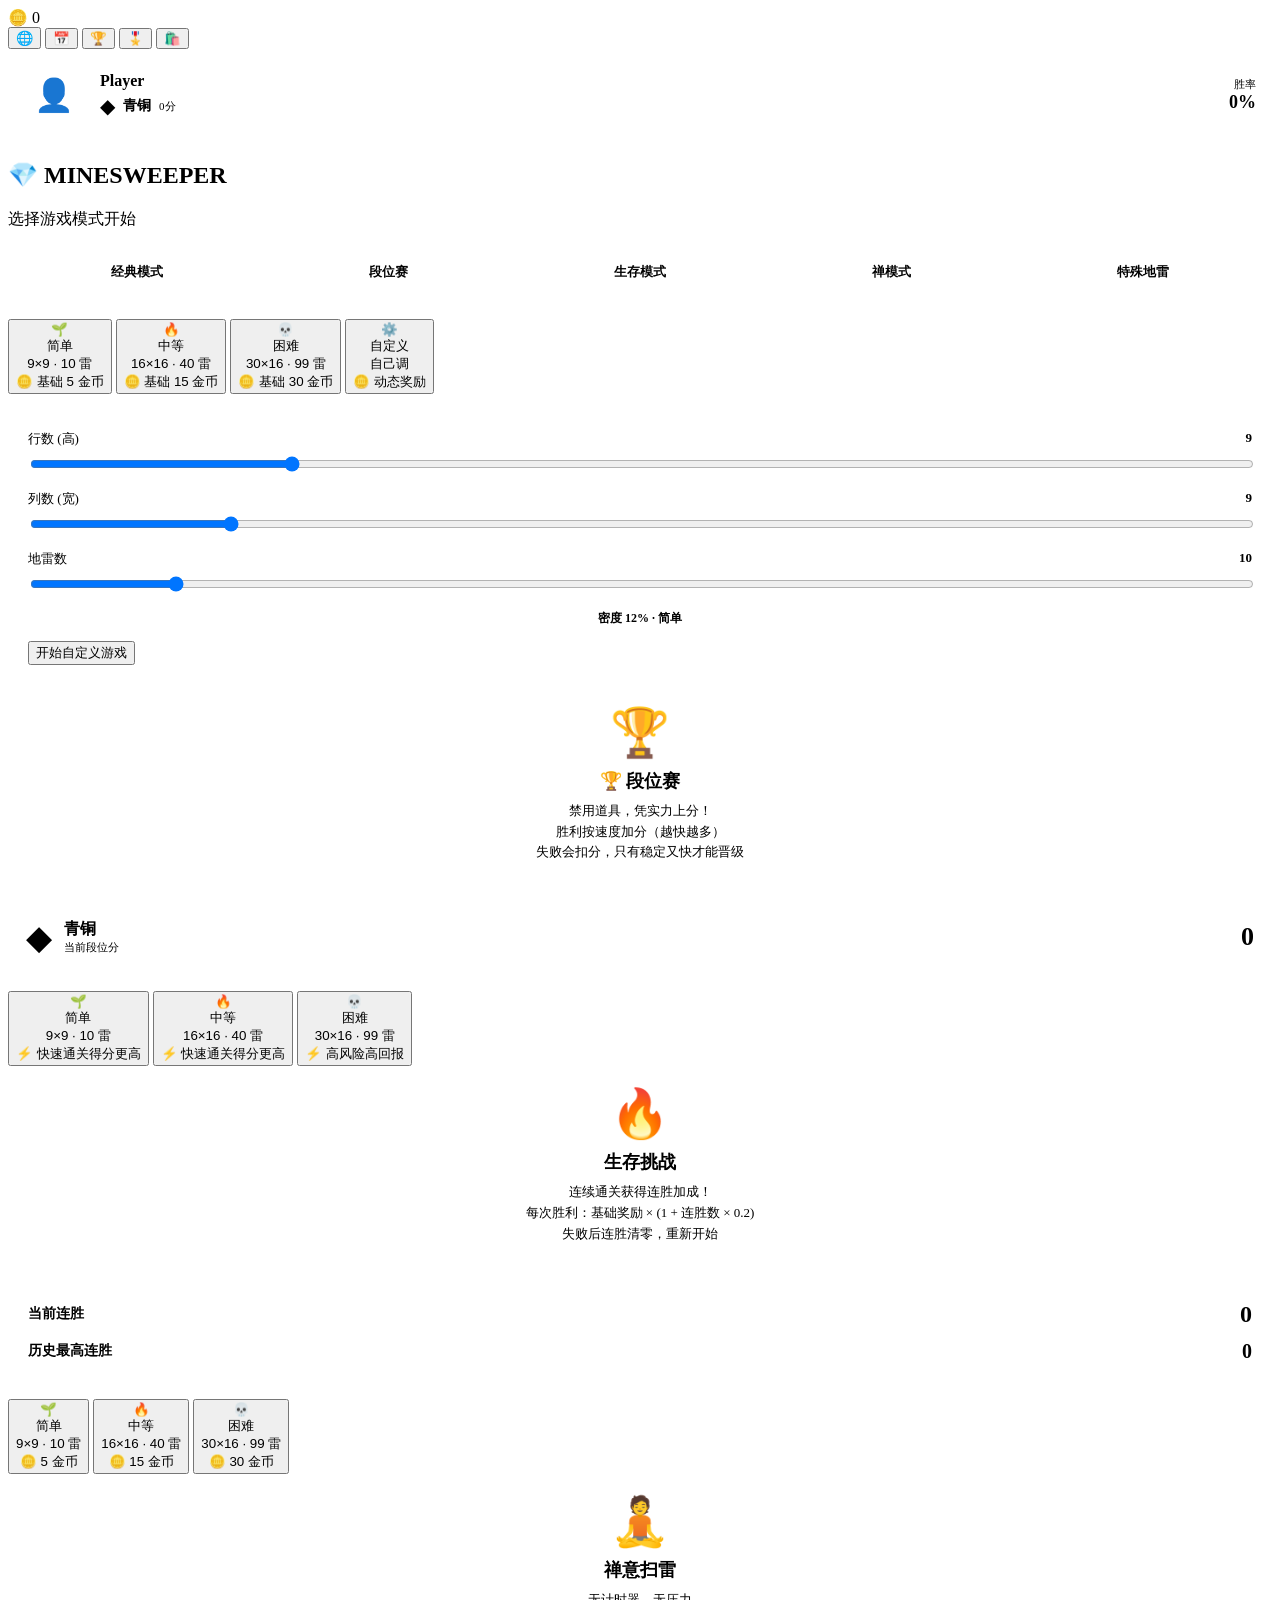
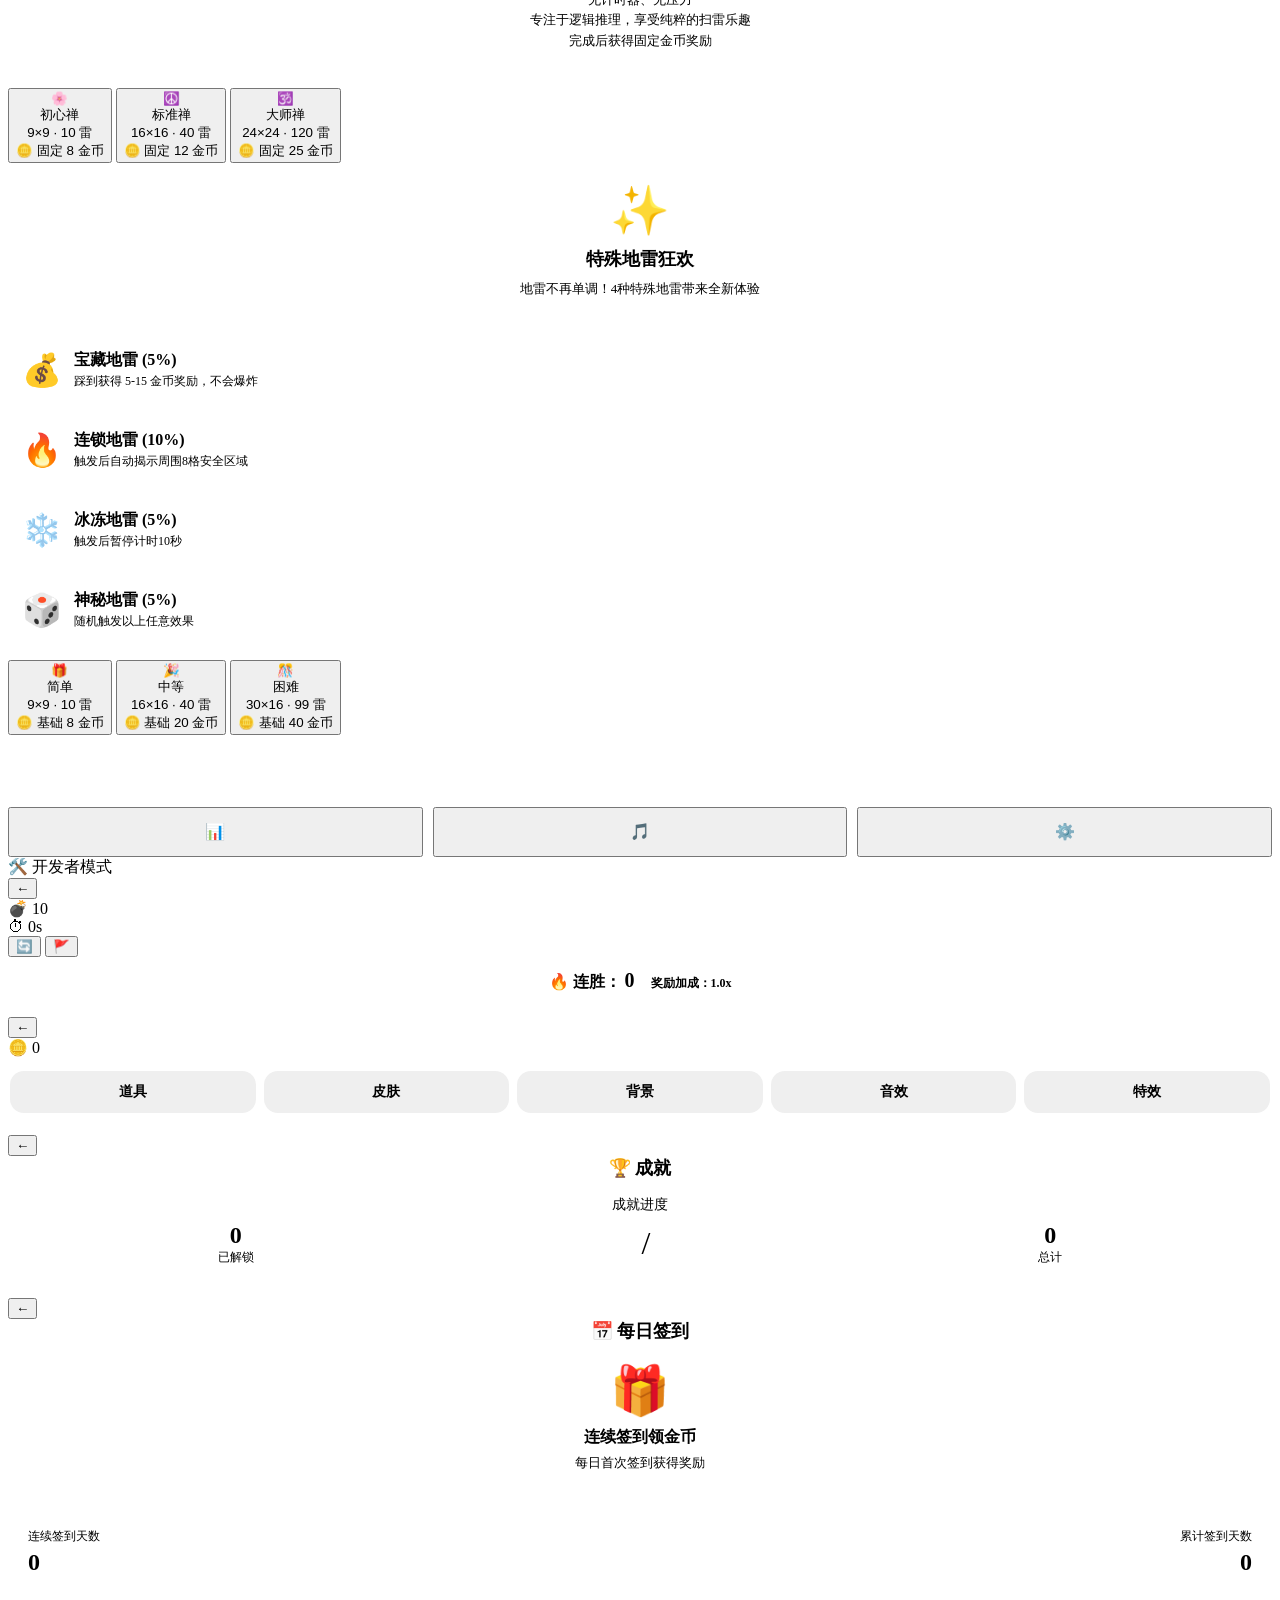
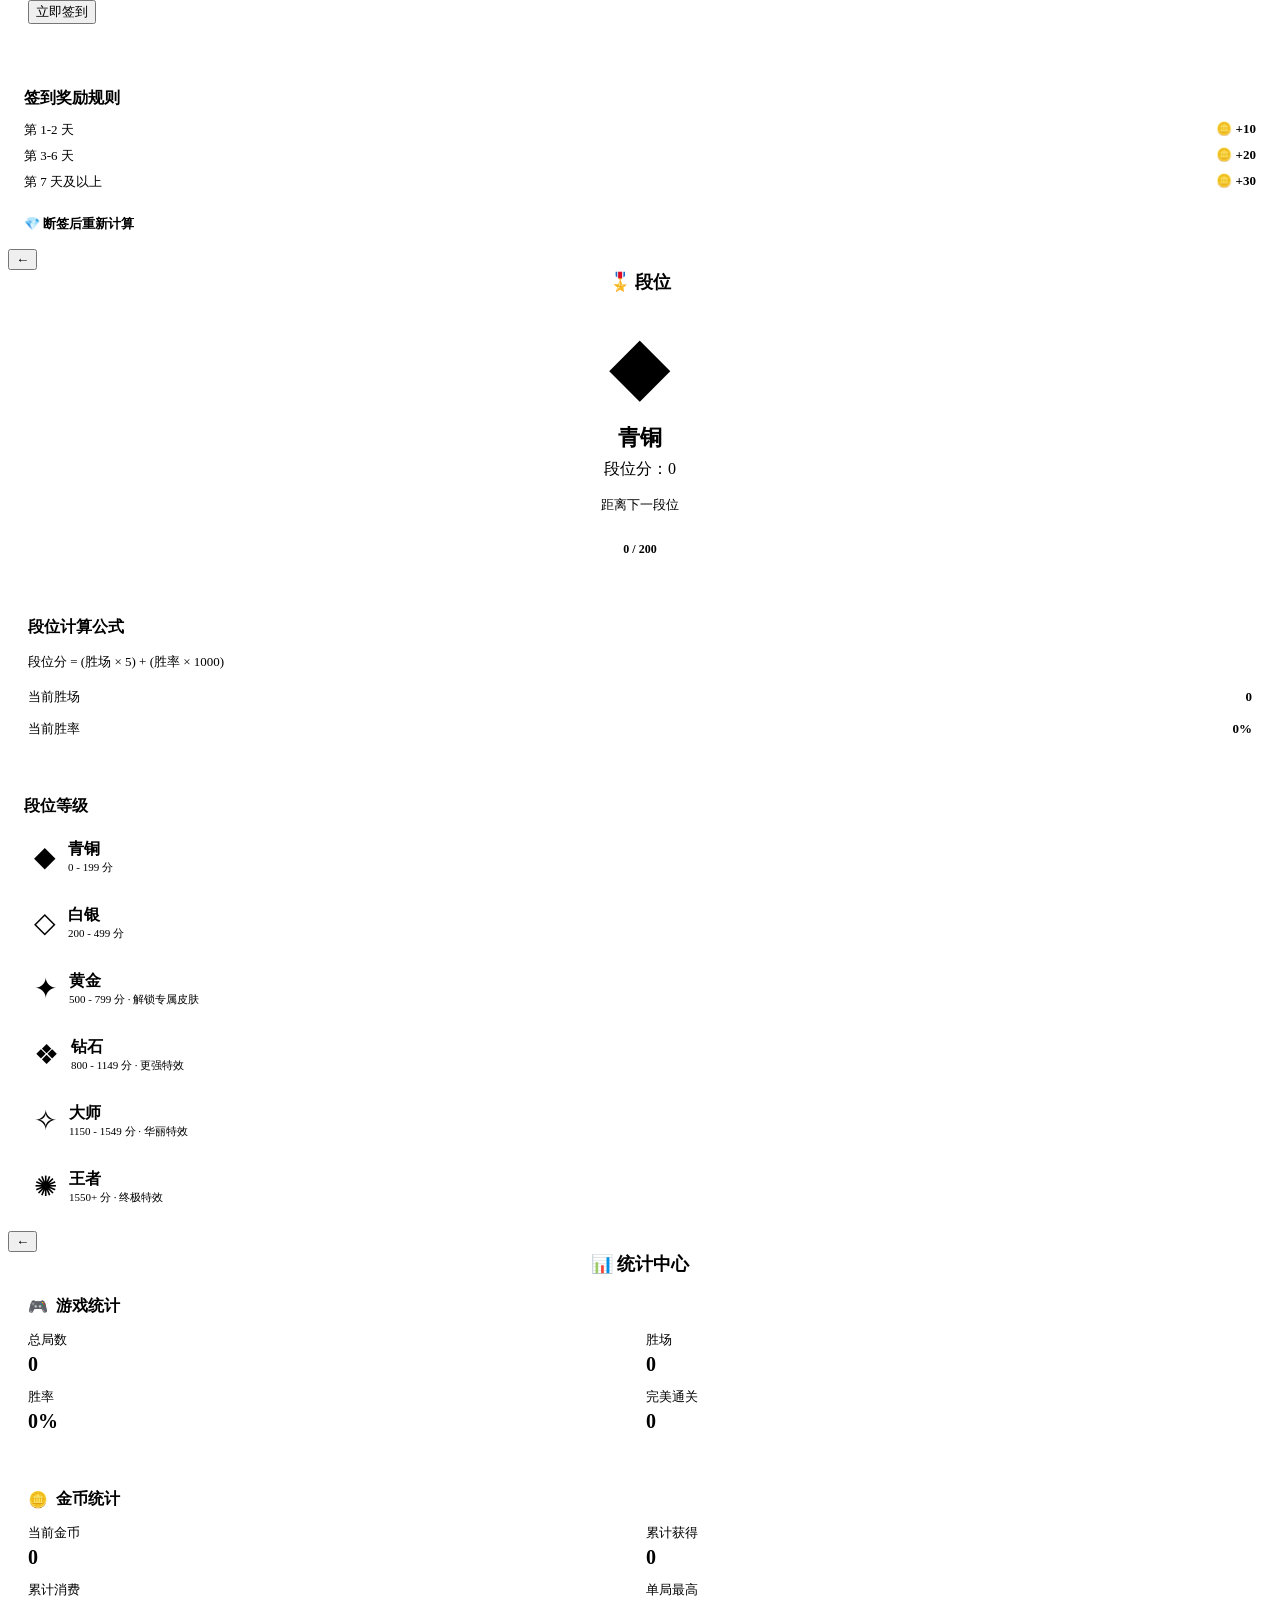
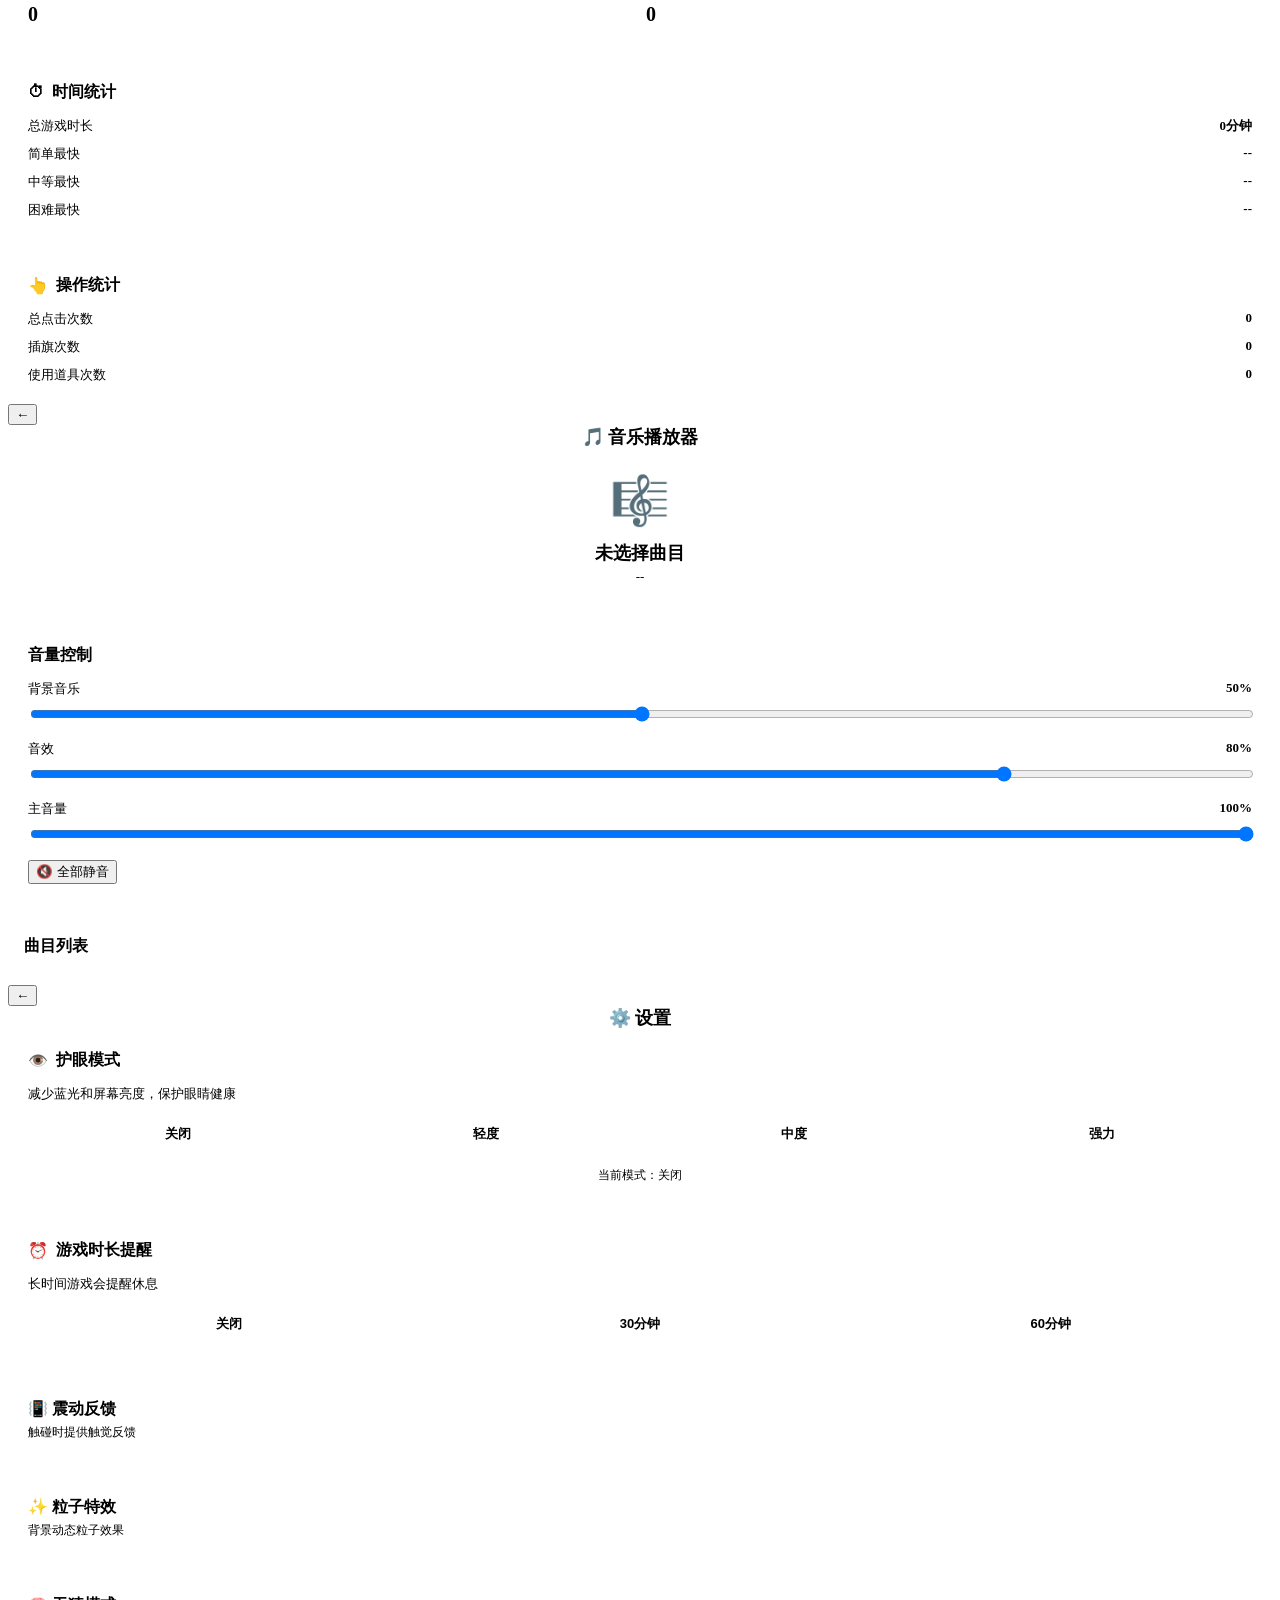
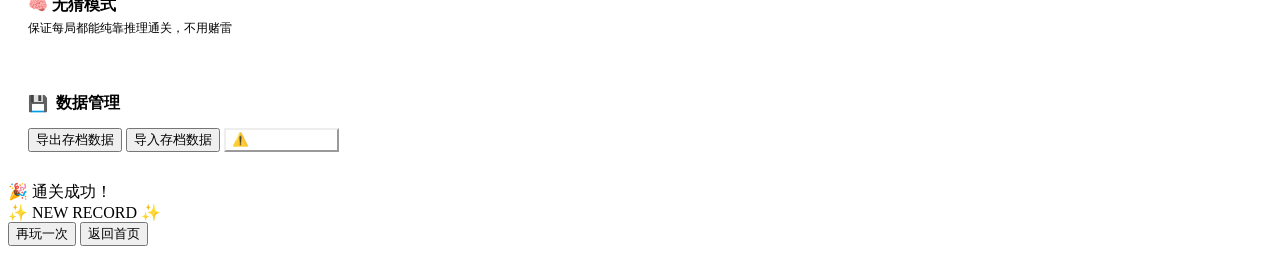
==== commit d0283c43: "feat: 修复音效/特效 + 新增段位赛 + 开发者模式显示炸弹 音效/特效: - 音效包(复古/自然/科幻)差异明显化(波形/滑音/失谐) - createFirework/createRainb" ====
--- a/Index.html
+++ b/Index.html
@@ -50,10 +50,11 @@
 
     <!-- 游戏模式切换 -->
     <div class="mode-tabs" style="display:flex;gap:6px;margin-bottom:20px;background:var(--glass-bg);padding:6px;border-radius:16px;backdrop-filter:blur(10px);">
-      <button class="mode-tab active" data-mode="classic" data-i18n="tab_classic" style="flex:1;padding:12px 8px;border:none;border-radius:12px;background:transparent;color:var(--text-dim);font-weight:700;font-size:13px;cursor:pointer;transition:all 0.3s ease;">经典模式</button>
-      <button class="mode-tab" data-mode="survival" data-i18n="tab_survival" style="flex:1;padding:12px 8px;border:none;border-radius:12px;background:transparent;color:var(--text-dim);font-weight:700;font-size:13px;cursor:pointer;transition:all 0.3s ease;">生存模式</button>
-      <button class="mode-tab" data-mode="zen" data-i18n="tab_zen" style="flex:1;padding:12px 8px;border:none;border-radius:12px;background:transparent;color:var(--text-dim);font-weight:700;font-size:13px;cursor:pointer;transition:all 0.3s ease;">禅模式</button>
-      <button class="mode-tab" data-mode="special" data-i18n="tab_special" style="flex:1;padding:12px 8px;border:none;border-radius:12px;background:transparent;color:var(--text-dim);font-weight:700;font-size:13px;cursor:pointer;transition:all 0.3s ease;">特殊地雷</button>
+      <button class="mode-tab active" data-mode="classic" data-i18n="tab_classic" style="flex:1;padding:12px 6px;border:none;border-radius:12px;background:transparent;color:var(--text-dim);font-weight:700;font-size:12.5px;cursor:pointer;transition:all 0.3s ease;white-space:nowrap;">经典模式</button>
+      <button class="mode-tab" data-mode="ranked" data-i18n="tab_ranked" style="flex:1;padding:12px 6px;border:none;border-radius:12px;background:transparent;color:var(--text-dim);font-weight:700;font-size:12.5px;cursor:pointer;transition:all 0.3s ease;white-space:nowrap;">段位赛</button>
+      <button class="mode-tab" data-mode="survival" data-i18n="tab_survival" style="flex:1;padding:12px 6px;border:none;border-radius:12px;background:transparent;color:var(--text-dim);font-weight:700;font-size:12.5px;cursor:pointer;transition:all 0.3s ease;white-space:nowrap;">生存模式</button>
+      <button class="mode-tab" data-mode="zen" data-i18n="tab_zen" style="flex:1;padding:12px 6px;border:none;border-radius:12px;background:transparent;color:var(--text-dim);font-weight:700;font-size:12.5px;cursor:pointer;transition:all 0.3s ease;white-space:nowrap;">禅模式</button>
+      <button class="mode-tab" data-mode="special" data-i18n="tab_special" style="flex:1;padding:12px 6px;border:none;border-radius:12px;background:transparent;color:var(--text-dim);font-weight:700;font-size:12.5px;cursor:pointer;transition:all 0.3s ease;white-space:nowrap;">特殊地雷</button>
     </div>
 
     <!-- 经典模式 -->
@@ -103,6 +104,51 @@
       </div>
     </div>
 
+
+    <!-- 段位赛 -->
+    <div id="ranked-mode-panel" class="mode-panel hidden">
+      <div class="glass-card" style="padding:20px;margin-bottom:16px;text-align:center;">
+        <div style="font-size:48px;margin-bottom:8px;">🏆</div>
+        <div style="font-size:18px;font-weight:800;margin-bottom:8px;" data-i18n="ranked_title">🏆 段位赛</div>
+        <div style="font-size:13px;color:var(--text-dim);line-height:1.6;" data-i18n="ranked_desc">
+          禁用道具，凭实力上分！<br>
+          胜利按速度加分（越快越多）<br>
+          失败会扣分，只有稳定又快才能晋级
+        </div>
+      </div>
+
+      <div class="glass-card" style="padding:18px;margin-bottom:16px;display:flex;align-items:center;justify-content:space-between;">
+        <div style="display:flex;align-items:center;gap:12px;">
+          <span id="ranked-rank-icon" class="rank-icon rank-bronze" style="font-size:34px;">◆</span>
+          <div>
+            <div id="ranked-rank-name" style="font-weight:800;font-size:16px;">青铜</div>
+            <div style="font-size:11px;color:var(--text-dim);" data-i18n="ranked_curScore">当前段位分</div>
+          </div>
+        </div>
+        <div id="ranked-score" style="font-weight:900;font-size:26px;color:var(--gold);">0</div>
+      </div>
+
+      <div class="diff-grid">
+        <button class="diff-card glass-card" data-diff="ranked-easy">
+          <div class="diff-emoji">🌱</div>
+          <div class="diff-name" data-i18n="diff_easy">简单</div>
+          <div class="diff-meta" data-i18n="meta_9x9">9×9 · 10 雷</div>
+          <div class="diff-reward" data-i18n="reward_rankedEasy">⚡ 快速通关得分更高</div>
+        </button>
+        <button class="diff-card glass-card" data-diff="ranked-medium">
+          <div class="diff-emoji">🔥</div>
+          <div class="diff-name" data-i18n="diff_medium">中等</div>
+          <div class="diff-meta" data-i18n="meta_16x16">16×16 · 40 雷</div>
+          <div class="diff-reward" data-i18n="reward_rankedMedium">⚡ 快速通关得分更高</div>
+        </button>
+        <button class="diff-card glass-card" data-diff="ranked-hard">
+          <div class="diff-emoji">💀</div>
+          <div class="diff-name" data-i18n="diff_hard">困难</div>
+          <div class="diff-meta" data-i18n="meta_30x16">30×16 · 99 雷</div>
+          <div class="diff-reward" data-i18n="reward_rankedHard">⚡ 高风险高回报</div>
+        </button>
+      </div>
+    </div>
 
     <!-- 生存模式 -->
     <div id="survival-mode-panel" class="mode-panel hidden">
